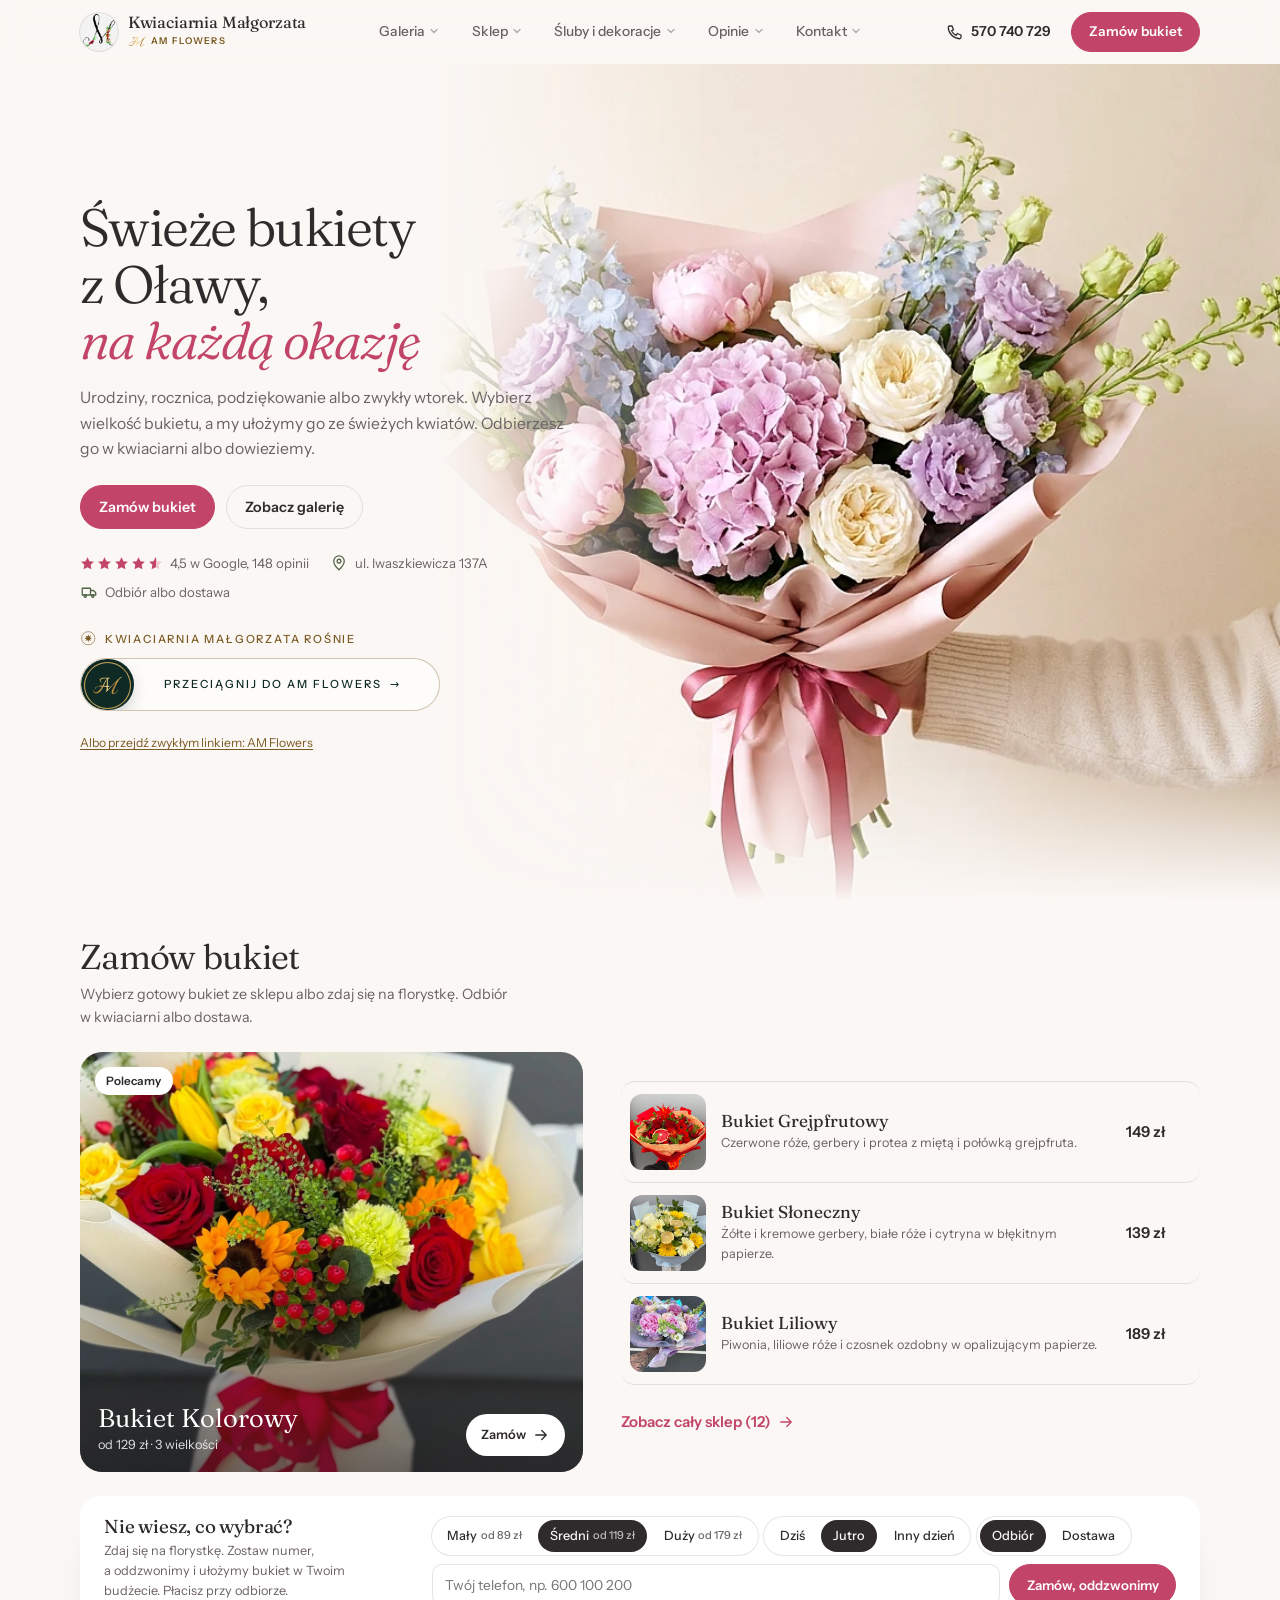
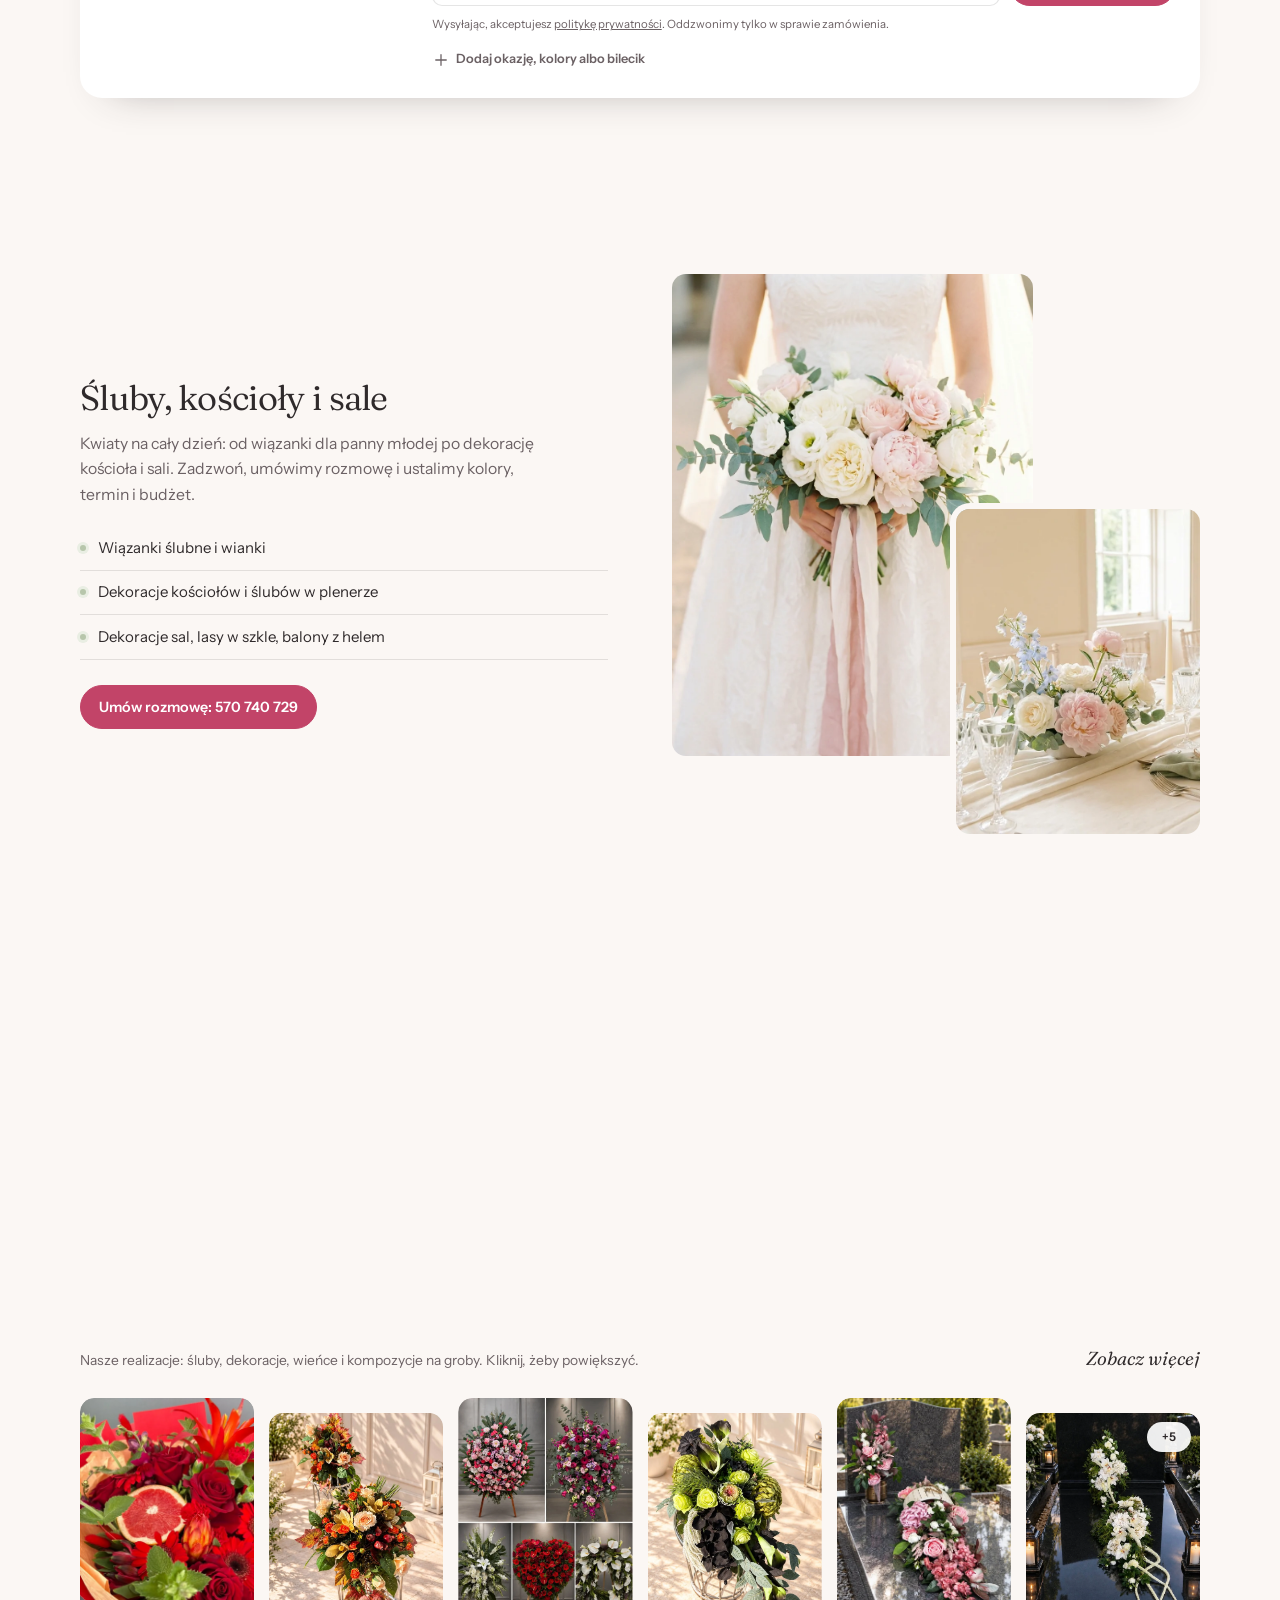
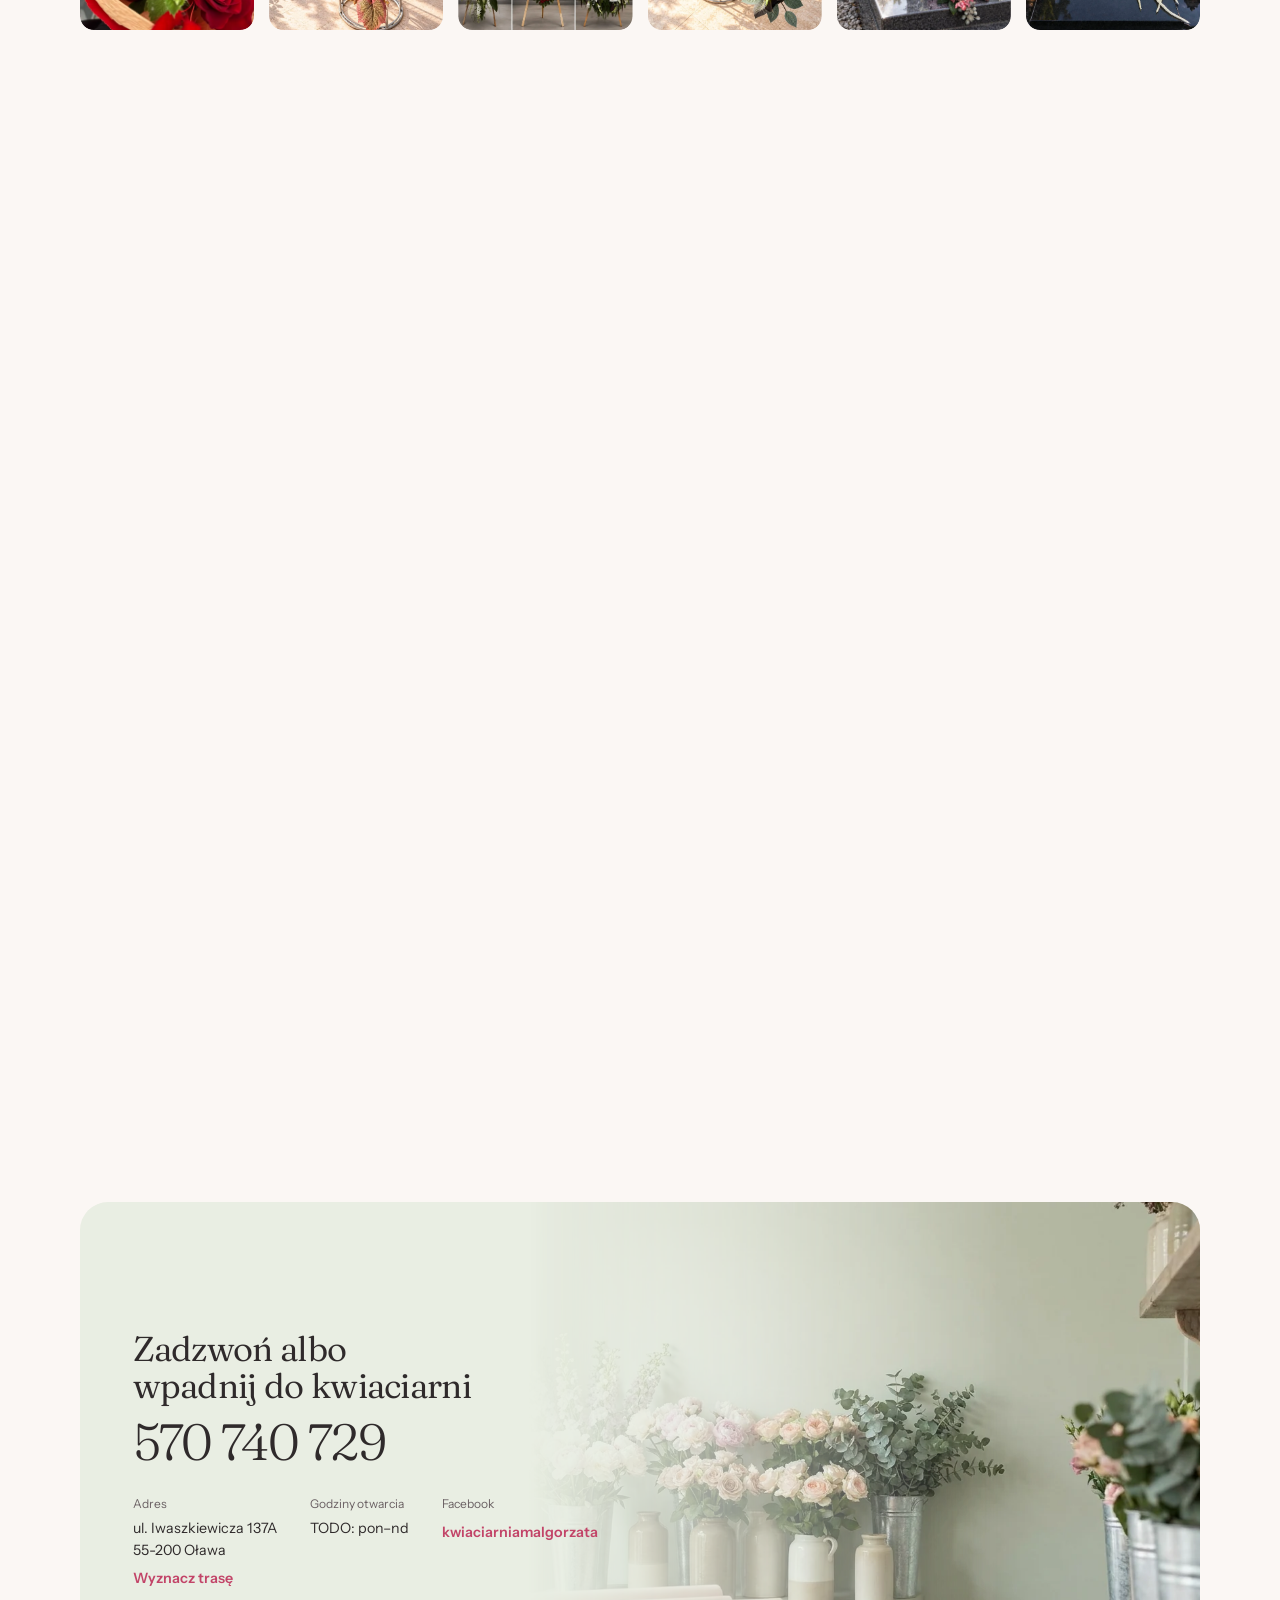
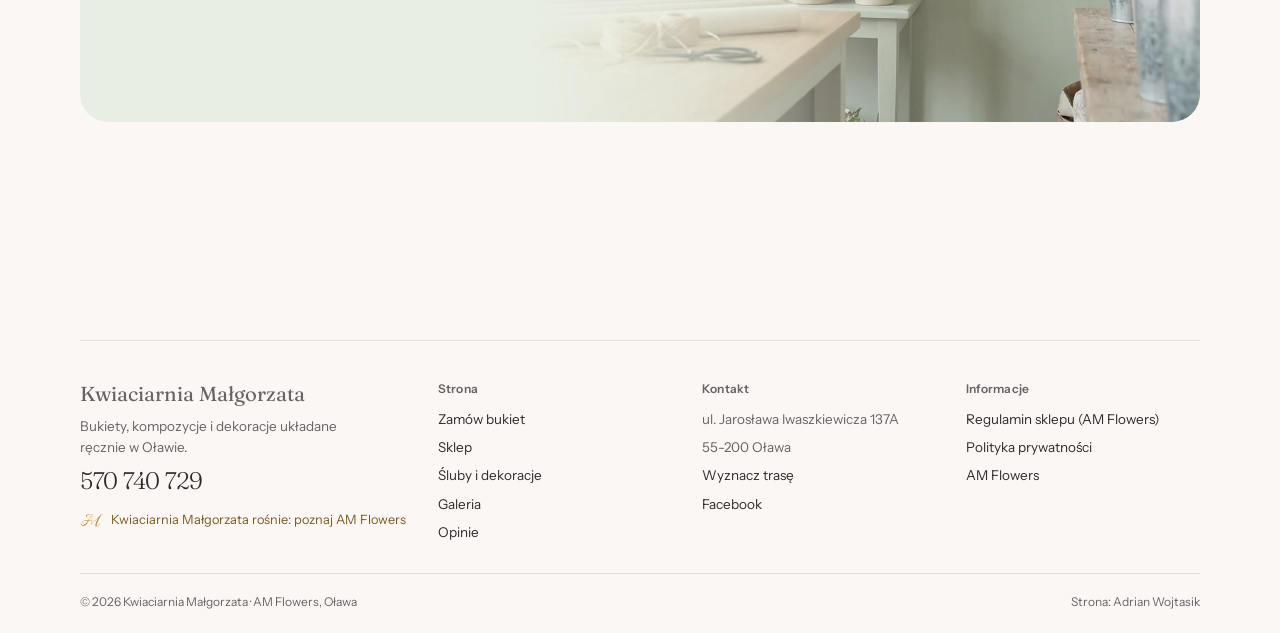
==== index.html @ 48897f24 "Kwiaciarnia Małgorzata: kopia strony + faza 1 przejścia na AM Flowers - podpis AM Flowers przy logo " ====
<!doctype html>
<html lang="pl">
<head>
<meta charset="utf-8">
<meta name="viewport" content="width=device-width, initial-scale=1">
<title>Kwiaciarnia Małgorzata, Oława: bukiety, wiązanki, dekoracje</title>
<meta name="description" content="Kwiaciarnia Małgorzata w Oławie, ul. Jarosława Iwaszkiewicza 137A. Świeże bukiety, wiązanki ślubne i pogrzebowe, dekoracje. Zamów bukiet online, odbierz w kwiaciarni albo zamów dostawę. Tel. 570 740 729.">
<meta name="theme-color" content="#FBF7F4">
<meta property="og:type" content="website">
<meta property="og:locale" content="pl_PL">
<meta property="og:title" content="Kwiaciarnia Małgorzata, Oława">
<meta property="og:description" content="Świeże bukiety, wiązanki ślubne i dekoracje. Zamów online z odbiorem albo dostawą.">
<meta property="og:image" content="img/og.jpg">
<meta property="og:image:width" content="1200">
<meta property="og:image:height" content="630"><!-- TODO: pełny adres URL po podpięciu domeny -->
<meta name="twitter:card" content="summary_large_image">
<link rel="icon" href="img/logo-temp.png">
<link rel="preload" as="image" href="img/hero.webp" media="(min-width:861px)">
<link rel="preload" as="image" href="img/hero-m.webp" media="(max-width:860px)">
<script type="application/ld+json">
{"@context":"https://schema.org","@type":"Florist","name":"Kwiaciarnia Małgorzata","telephone":"+48570740729",
"address":{"@type":"PostalAddress","streetAddress":"Jarosława Iwaszkiewicza 137A","postalCode":"55-200","addressLocality":"Oława","addressCountry":"PL"},
"sameAs":["https://www.facebook.com/kwiaciarniamalgorzata"]}
</script>
<style>
@font-face{font-family:"Fraunces";font-style:normal;font-weight:100 900;font-display:swap;src:url(fonts/fraunces-latin-ext-wght-normal.woff2) format("woff2");unicode-range:U+0100-02BA,U+02BD-02C5,U+02C7-02CC,U+02CE-02D7,U+02DD-02FF,U+0304,U+0308,U+0329,U+1D00-1DBF,U+1E00-1E9F,U+1EF2-1EFF,U+2020,U+20A0-20AB,U+20AD-20C0,U+2113,U+2C60-2C7F,U+A720-A7FF}
@font-face{font-family:"Fraunces";font-style:normal;font-weight:100 900;font-display:swap;src:url(fonts/fraunces-latin-wght-normal.woff2) format("woff2");unicode-range:U+0000-00FF,U+0131,U+0152-0153,U+02BB-02BC,U+02C6,U+02DA,U+02DC,U+0304,U+0308,U+0329,U+2000-206F,U+20AC,U+2122,U+2191,U+2193,U+2212,U+2215,U+FEFF,U+FFFD}
@font-face{font-family:"Fraunces";font-style:italic;font-weight:100 900;font-display:swap;src:url(fonts/fraunces-latin-ext-wght-italic.woff2) format("woff2");unicode-range:U+0100-02BA,U+02BD-02C5,U+02C7-02CC,U+02CE-02D7,U+02DD-02FF,U+0304,U+0308,U+0329,U+1D00-1DBF,U+1E00-1E9F,U+1EF2-1EFF,U+2020,U+20A0-20AB,U+20AD-20C0,U+2113,U+2C60-2C7F,U+A720-A7FF}
@font-face{font-family:"Fraunces";font-style:italic;font-weight:100 900;font-display:swap;src:url(fonts/fraunces-latin-wght-italic.woff2) format("woff2");unicode-range:U+0000-00FF,U+0131,U+0152-0153,U+02BB-02BC,U+02C6,U+02DA,U+02DC,U+0304,U+0308,U+0329,U+2000-206F,U+20AC,U+2122,U+2191,U+2193,U+2212,U+2215,U+FEFF,U+FFFD}
@font-face{font-family:"Instrument Sans";font-weight:400;font-display:swap;src:url(fonts/instrument-sans-latin-ext-400-normal.woff2) format("woff2");unicode-range:U+0100-02BA,U+02BD-02C5,U+02C7-02CC,U+02CE-02D7,U+02DD-02FF,U+0304,U+0308,U+0329,U+1D00-1DBF,U+1E00-1E9F,U+1EF2-1EFF,U+2020,U+20A0-20AB,U+20AD-20C0,U+2113,U+2C60-2C7F,U+A720-A7FF}
@font-face{font-family:"Instrument Sans";font-weight:400;font-display:swap;src:url(fonts/instrument-sans-latin-400-normal.woff2) format("woff2");unicode-range:U+0000-00FF,U+0131,U+0152-0153,U+02BB-02BC,U+02C6,U+02DA,U+02DC,U+0304,U+0308,U+0329,U+2000-206F,U+20AC,U+2122,U+2191,U+2193,U+2212,U+2215,U+FEFF,U+FFFD}
@font-face{font-family:"Instrument Sans";font-weight:500;font-display:swap;src:url(fonts/instrument-sans-latin-ext-500-normal.woff2) format("woff2");unicode-range:U+0100-02BA,U+02BD-02C5,U+02C7-02CC,U+02CE-02D7,U+02DD-02FF,U+0304,U+0308,U+0329,U+1D00-1DBF,U+1E00-1E9F,U+1EF2-1EFF,U+2020,U+20A0-20AB,U+20AD-20C0,U+2113,U+2C60-2C7F,U+A720-A7FF}
@font-face{font-family:"Instrument Sans";font-weight:500;font-display:swap;src:url(fonts/instrument-sans-latin-500-normal.woff2) format("woff2");unicode-range:U+0000-00FF,U+0131,U+0152-0153,U+02BB-02BC,U+02C6,U+02DA,U+02DC,U+0304,U+0308,U+0329,U+2000-206F,U+20AC,U+2122,U+2191,U+2193,U+2212,U+2215,U+FEFF,U+FFFD}
@font-face{font-family:"Instrument Sans";font-weight:600;font-display:swap;src:url(fonts/instrument-sans-latin-ext-600-normal.woff2) format("woff2");unicode-range:U+0100-02BA,U+02BD-02C5,U+02C7-02CC,U+02CE-02D7,U+02DD-02FF,U+0304,U+0308,U+0329,U+1D00-1DBF,U+1E00-1E9F,U+1EF2-1EFF,U+2020,U+20A0-20AB,U+20AD-20C0,U+2113,U+2C60-2C7F,U+A720-A7FF}
@font-face{font-family:"Instrument Sans";font-weight:600;font-display:swap;src:url(fonts/instrument-sans-latin-600-normal.woff2) format("woff2");unicode-range:U+0000-00FF,U+0131,U+0152-0153,U+02BB-02BC,U+02C6,U+02DA,U+02DC,U+0304,U+0308,U+0329,U+2000-206F,U+20AC,U+2122,U+2191,U+2193,U+2212,U+2215,U+FEFF,U+FFFD}
/* ---------- tokens: Piwonia i szałwia ---------- */
:root{
  --bg:#FBF7F4; --surface:#FFFFFF; --blush:#F6E3E0; --blush-2:#FBEEEB; --sage:#B7C6AB; --sage-2:#E9EEE3; --leaf:#4E6346;
  --ink:#2F2A2B; --muted:#6B6164; --line:rgba(47,42,43,.12);
  --rose:#C24468; --rose-deep:#A3304F; --on-rose:#fff;
  --f-display:"Fraunces",Georgia,serif; --f-text:"Instrument Sans",system-ui,-apple-system,"Segoe UI",sans-serif;
  --nav-h:64px; --r:14px; --r-lg:22px; --ease:cubic-bezier(.22,1,.36,1);
  --wrap:min(1180px,100% - clamp(2rem,6vw,5rem));
  --vh:calc(100svh - var(--nav-h));
  --page:var(--bg);
}

/* ---------- base ---------- */
*,*::before,*::after{box-sizing:border-box}
html{scroll-behavior:smooth;scroll-padding-top:var(--nav-h);-webkit-text-size-adjust:100%}
body{margin:0;background:var(--page);color:var(--ink);font:400 1rem/1.6 var(--f-text);overflow-x:clip;-webkit-font-smoothing:antialiased;accent-color:var(--rose);caret-color:var(--rose);
  transition:background-color 1s var(--ease)}
img{display:block;max-width:100%;height:auto}
main>section{overflow-x:clip}
a{color:inherit}
::selection{background:var(--blush);color:#2F2A2B}
:focus-visible{outline:2px solid var(--rose);outline-offset:3px;border-radius:6px}
h1,h2,h3{font-family:var(--f-display);font-weight:360;letter-spacing:-.02em;line-height:1.08;margin:0;text-wrap:balance;font-variation-settings:"SOFT" 100}
h2{font-size:clamp(1.9rem,3.3vw,2.8rem)}
h3{font-size:1.2rem;font-weight:440;letter-spacing:-.01em}
p{margin:0;text-wrap:pretty}
.wrap{width:var(--wrap);margin-inline:auto}
.lead{font-size:1.05rem;color:var(--muted);max-width:50ch}
.skip{position:fixed;left:1rem;top:-4rem;z-index:100;background:var(--ink);color:var(--bg);padding:.6rem 1rem;border-radius:8px}
.skip:focus{top:1rem}
.sr-only{position:absolute;width:1px;height:1px;overflow:hidden;clip:rect(0 0 0 0);white-space:nowrap}
svg.i{width:18px;height:18px;flex:none;fill:none;stroke:currentColor;stroke-width:1.7;stroke-linecap:round;stroke-linejoin:round}
.stars{display:inline-flex;gap:2px;color:var(--rose)}
.stars svg{width:15px;height:15px;fill:currentColor}

/* section = one screen */
.screen{min-height:var(--vh);display:flex;align-items:center;padding-block:clamp(1.5rem,4svh,3rem)}
.screen>.wrap{width:var(--wrap)}

/* reveal transitions between sections */
.js [data-reveal]{opacity:0;transform:translateY(22px);transition:opacity .9s var(--ease),transform .9s var(--ease)}
.js [data-reveal].is-in{opacity:1;transform:none}
.js [data-reveal="2"]{transition-delay:.08s}.js [data-reveal="3"]{transition-delay:.16s}

/* buttons */
.btn{display:inline-flex;align-items:center;justify-content:center;gap:.55rem;min-height:48px;padding:.75rem 1.4rem;border-radius:999px;border:1.5px solid var(--rose);
  background:var(--rose);color:var(--on-rose);font:600 .95rem/1 var(--f-text);text-decoration:none;cursor:pointer;white-space:nowrap;
  transition:background-color .25s var(--ease),border-color .25s var(--ease),box-shadow .3s var(--ease),transform .3s var(--ease)}
.btn:hover{background:var(--rose-deep);border-color:var(--rose-deep);box-shadow:0 8px 20px -10px rgba(194,68,104,.6)}
.btn:active{transform:translateY(1px)}
.btn--ghost{background:transparent;color:var(--ink);border-color:var(--line)}
.btn--ghost:hover{background:var(--surface);border-color:var(--ink);box-shadow:none}
.link{display:inline-flex;align-items:center;gap:.4rem;color:var(--rose);font-weight:600;text-decoration:none;min-height:44px}
.link:hover{text-decoration:underline;text-underline-offset:.25em}

/* ---------- navbar ---------- */
.nav{position:fixed;inset:0 0 auto;z-index:50;height:var(--nav-h);background:color-mix(in srgb,var(--page) 88%,transparent);
  -webkit-backdrop-filter:saturate(1.4) blur(12px);backdrop-filter:saturate(1.4) blur(12px);border-bottom:1px solid transparent;transition:border-color .3s,background-color 1s var(--ease)}
.nav.is-scrolled{border-color:var(--line)}
.nav__in{width:var(--wrap);margin:auto;height:100%;display:flex;align-items:center;gap:1.5rem}
.brand{display:flex;align-items:center;gap:.65rem;text-decoration:none;flex:none}
.brand img{width:38px;height:38px;border-radius:50%;background:#fff;object-fit:cover;box-shadow:0 0 0 1px var(--line)}
.brand b{font:420 1.08rem/1.1 var(--f-display);letter-spacing:-.01em;display:block}
.brand small{display:block;font-size:.72rem;color:var(--muted);margin-top:2px}
.menu{position:relative;display:flex;gap:.25rem;margin:0;padding:4px;list-style:none}
.menu a{position:relative;z-index:1;display:block;white-space:nowrap;padding:.55rem .95rem;border-radius:999px;text-decoration:none;font-size:.92rem;font-weight:500;color:var(--muted);transition:color .3s var(--ease)}
.menu a:hover,.menu a.is-active{color:var(--ink)}
.menu__pill{position:absolute;z-index:0;top:4px;left:0;height:calc(100% - 8px);width:0;border-radius:999px;background:var(--blush);opacity:0;
  transition:transform .45s var(--ease),width .45s var(--ease),opacity .3s var(--ease)}
.nav__cta{display:flex;align-items:center;gap:.5rem;flex:none}
.nav__tel{display:inline-flex;align-items:center;gap:.45rem;padding:.5rem .8rem;border-radius:999px;text-decoration:none;font-weight:600;font-size:.92rem;min-height:44px;transition:background .25s}
.nav__tel:hover{background:var(--blush-2)}
.nav .btn{min-height:42px;padding:.6rem 1.15rem;font-size:.9rem}
.nav__count[hidden]{display:none}
.nav__count{display:grid;place-items:center;min-width:20px;height:20px;padding:0 .3rem;border-radius:999px;background:#fff;color:var(--rose-deep);font-size:.72rem;margin-left:.15rem}
.burger{display:none;width:44px;height:44px;border:0;border-radius:999px;background:transparent;color:inherit;cursor:pointer;position:relative}
.burger span{position:absolute;left:13px;right:13px;height:1.5px;background:currentColor;transition:transform .4s var(--ease),opacity .2s}
.burger span:nth-child(1){top:17px}.burger span:nth-child(2){top:22px}.burger span:nth-child(3){top:27px}
.burger[aria-expanded="true"] span:nth-child(1){transform:translateY(5px) rotate(45deg)}
.burger[aria-expanded="true"] span:nth-child(2){opacity:0}
.burger[aria-expanded="true"] span:nth-child(3){transform:translateY(-5px) rotate(-45deg)}

/* ---------- hero: full-bleed photo ---------- */
.hero{position:relative;margin-top:var(--nav-h);min-height:var(--vh);overflow:hidden;isolation:isolate}
.hero__photo{position:absolute;inset:0 0 0 auto;width:min(66%,1300px);z-index:-1;overflow:hidden;
  -webkit-mask:linear-gradient(90deg,transparent 0,rgba(0,0,0,.45) 14%,#000 32%),linear-gradient(180deg,#000 84%,transparent);-webkit-mask-composite:source-in;
  mask:linear-gradient(90deg,transparent 0,rgba(0,0,0,.45) 14%,#000 32%),linear-gradient(180deg,#000 84%,transparent);mask-composite:intersect}
.hero__photo picture{display:block;width:100%;height:100%}
.hero__photo img{width:100%;height:100%;object-fit:cover;object-position:92% 40%;transform:scale(calc(1.02 + var(--hz,0)));transform-origin:70% 45%}
.hero__in{position:relative;max-width:min(520px,40vw)}
.hero h1{font-size:clamp(2.4rem,min(5vw,8svh),4.4rem);font-weight:330;letter-spacing:-.03em}
.hero h1 em{font-style:italic;color:var(--rose);font-weight:330}
.hero .lead{margin-top:1.1rem}
.hero__cta{display:flex;flex-wrap:wrap;gap:.7rem;margin-top:1.6rem}
.facts{display:flex;flex-wrap:wrap;gap:.5rem 1.4rem;margin:1.6rem 0 0;padding:0;list-style:none;font-size:.88rem;color:var(--muted)}
.facts li{display:flex;align-items:center;gap:.45rem}
.facts svg.i{color:var(--leaf)}
.hero__scroll{position:absolute;left:50%;bottom:1.4rem;translate:-50% 0;width:22px;height:34px;border:1.5px solid color-mix(in srgb,var(--ink) 40%,transparent);border-radius:12px}
.hero__scroll::after{content:"";position:absolute;left:50%;top:7px;width:3px;height:7px;margin-left:-1.5px;border-radius:2px;background:var(--rose);animation:wheel 1.8s var(--ease) infinite}
@keyframes wheel{0%{opacity:0;transform:translateY(-3px)}40%{opacity:1}100%{opacity:0;transform:translateY(9px)}}

/* ---------- oferta: pinned horizontal gallery ---------- */
/* ---------- galeria: litery jako okna ---------- */
.gal{min-height:var(--vh);display:flex;flex-direction:column;justify-content:center;gap:clamp(1rem,3svh,2.2rem);padding-block:clamp(1.5rem,4svh,3rem)}
.gal__word{width:var(--wrap);margin:0 auto;text-align:center;font:300 clamp(4.6rem,min(18vw,30svh),16rem)/.82 var(--f-display);letter-spacing:-.06em;
  font-variation-settings:"SOFT" 100,"opsz" 144;background:url(img/p10.webp) 50% var(--py,45%)/120% auto no-repeat;-webkit-background-clip:text;background-clip:text;color:transparent;
  padding-bottom:.06em}
.gal__word em{font-style:italic}
.js .gal__word{clip-path:inset(0 0 100% 0);transition:clip-path 1.4s var(--ease)}
.js .gal__word.is-in{clip-path:inset(-10% 0 -10% 0)}
.gal__meta{width:var(--wrap);margin:0 auto;display:flex;justify-content:space-between;align-items:baseline;gap:1rem;color:var(--muted);font-size:.92rem}
.gal__now{position:relative;height:2em;overflow:hidden;min-width:14ch;text-align:right}
.gal__now span{display:block;font:italic 360 1.25rem/2em var(--f-display);color:var(--ink);transition:transform .5s var(--ease),opacity .5s var(--ease)}
.gal__now span.out{transform:translateY(-100%);opacity:0}
.gal__now span.in{transform:translateY(100%);opacity:0}
.gal__strip{width:var(--wrap);margin:0 auto;display:grid;grid-template-columns:repeat(6,minmax(0,1fr));gap:clamp(.6rem,1.2vw,1rem);align-items:end}
.tile{all:unset;box-sizing:border-box;position:relative;display:block;cursor:zoom-in;border-radius:var(--r);overflow:hidden;background:var(--blush);
  aspect-ratio:3/4;transition:transform .7s var(--ease),box-shadow .7s var(--ease),filter .5s var(--ease)}
.tile:nth-child(even){aspect-ratio:4/5}
.tile img{width:100%;height:100%;object-fit:cover;transition:transform 1.1s var(--ease)}
.tile::after{content:"";position:absolute;inset:0;background:linear-gradient(180deg,transparent 55%,rgba(27,23,24,.55));opacity:0;transition:opacity .5s var(--ease)}
.tile b{position:absolute;left:.8rem;right:.8rem;bottom:.7rem;z-index:1;color:#fff;font:italic 360 1rem/1.2 var(--f-display);transform:translateY(8px);opacity:0;transition:transform .5s var(--ease),opacity .5s var(--ease)}
.tile:hover,.tile:focus-visible{transform:translateY(-10px);box-shadow:0 26px 40px -24px rgba(47,42,43,.55)}
.tile:hover img,.tile:focus-visible img{transform:scale(1.06)}
.tile:hover::after,.tile:focus-visible::after{opacity:1}
.tile:hover b,.tile:focus-visible b{transform:none;opacity:1}
.tile:focus-visible{outline:2px solid var(--rose);outline-offset:3px}
.tile__more{position:absolute;right:.6rem;top:.6rem;z-index:2;display:grid;place-items:center;min-width:44px;height:30px;padding:0 .6rem;border-radius:999px;background:rgba(255,255,255,.92);color:var(--ink);font:600 .8rem var(--f-text);transition:transform .4s var(--ease)}
.tile:hover .tile__more{transform:scale(1.08)}
.gal__strip:hover .tile:not(:hover){filter:saturate(.7) brightness(.97)}
.js .tile{clip-path:inset(100% 0 0 0 round var(--r));transition:clip-path 1s var(--ease),transform .7s var(--ease),box-shadow .7s var(--ease),filter .5s var(--ease)}
.js .gal__strip.is-in .tile{clip-path:inset(0 0 0 0 round var(--r))}
.js .gal__strip.is-in .tile:nth-child(2){transition-delay:.07s,0s,0s,0s}.js .gal__strip.is-in .tile:nth-child(3){transition-delay:.14s,0s,0s,0s}
.js .gal__strip.is-in .tile:nth-child(4){transition-delay:.21s,0s,0s,0s}.js .gal__strip.is-in .tile:nth-child(5){transition-delay:.28s,0s,0s,0s}.js .gal__strip.is-in .tile:nth-child(6){transition-delay:.35s,0s,0s,0s}
/* lightbox */
.lb{border:0;padding:0;background:transparent;max-width:none;max-height:none;width:100vw;height:100svh;margin:0;color:#fff;overflow:hidden}
.lb::backdrop{background:rgba(27,23,24,.9);backdrop-filter:blur(8px)}
.lb[open]{display:grid;grid-template-columns:auto 1fr auto;align-items:center;gap:1rem;padding:clamp(1rem,3vw,2.5rem)}
.lb figure{margin:0;display:flex;flex-direction:column;align-items:center;gap:.9rem;height:100%;justify-content:center;min-height:0}
.lb img{max-height:calc(100svh - 8rem);max-width:100%;border-radius:var(--r);object-fit:contain}
.lb img.anim{animation:lbin .6s var(--ease)}
@keyframes lbin{from{opacity:0;transform:translateX(var(--dx,0)) scale(.97)}}
.lb figcaption{display:flex;gap:.8rem;align-items:baseline;font:italic 360 1.15rem/1.3 var(--f-display)}
.lb figcaption small{font:500 .78rem var(--f-text);font-style:normal;opacity:.6}
.lb figcaption{align-items:center;flex-wrap:wrap;justify-content:center}
.lb__shop{min-height:40px;padding:.5rem 1.1rem;font-size:.85rem;margin-left:.6rem;font-style:normal}
.lb .arrow{border-color:rgba(255,255,255,.35);color:#fff}
.lb .arrow:hover{background:rgba(255,255,255,.12);border-color:#fff}
.lb__close{position:absolute;top:1rem;right:1rem}
.arrow{width:44px;height:44px;border-radius:50%;border:1.5px solid var(--line);background:transparent;color:var(--ink);cursor:pointer;display:grid;place-items:center;transition:border-color .25s,background-color .25s}
.arrow:hover{border-color:var(--ink);background:var(--surface)}

/* ---------- zamówienie (compact, one screen) ---------- */
.order__grid{display:grid;grid-template-columns:1.2fr .8fr;gap:clamp(1.5rem,4vw,3.5rem);align-items:center}
.order h2{margin-bottom:.4rem}
.q{margin-top:clamp(1rem,2.6svh,1.6rem)}
.q__title{display:flex;align-items:center;gap:.6rem;font-weight:600;margin-bottom:.6rem;font-size:.95rem}
.q__title i{display:grid;place-items:center;width:24px;height:24px;border-radius:50%;background:var(--ink);color:var(--page);font:600 .74rem/1 var(--f-text);font-style:normal}
.sizes{display:grid;grid-template-columns:repeat(3,minmax(0,1fr));gap:.6rem}
.size{position:relative;cursor:pointer}
.size input{position:absolute;opacity:0;pointer-events:none}
.size__card{display:flex;align-items:center;gap:.7rem;background:var(--surface);border-radius:var(--r);padding:.45rem .7rem .45rem .45rem;box-shadow:0 0 0 1.5px transparent,0 1px 2px rgba(47,42,43,.06);transition:box-shadow .25s var(--ease),transform .3s var(--ease)}
.size__card img{width:58px;height:58px;object-fit:cover;border-radius:10px;flex:none}
.size__card b{display:block;font-weight:600}
.size__card small{display:block;color:var(--muted);font-size:.84rem}
.size:hover .size__card{transform:translateY(-2px);box-shadow:0 0 0 1.5px var(--line),0 10px 22px -16px rgba(47,42,43,.35)}
.size input:checked + .size__card{box-shadow:0 0 0 2px var(--rose),0 10px 22px -16px rgba(194,68,104,.45)}
.size input:focus-visible + .size__card{outline:2px solid var(--rose);outline-offset:3px}
.seg{display:inline-flex;flex-wrap:wrap;gap:.3rem;padding:.3rem;background:var(--surface);border-radius:999px;box-shadow:0 0 0 1px var(--line)}
.seg label{position:relative;cursor:pointer}
.seg input{position:absolute;opacity:0;pointer-events:none}
.seg span{display:inline-flex;align-items:center;min-height:38px;padding:.4rem .95rem;border-radius:999px;font-weight:500;font-size:.92rem;transition:background-color .25s var(--ease),color .25s var(--ease)}
.seg label:hover span{background:var(--blush-2)}
.seg input:checked + span{background:var(--ink);color:var(--page)}
.seg input:focus-visible + span{outline:2px solid var(--rose);outline-offset:2px}
.row{display:flex;flex-wrap:wrap;gap:.6rem;align-items:center}
.input{font:inherit;color:var(--ink);background:var(--surface);border:1.5px solid var(--line);border-radius:12px;padding:.65rem .9rem;min-height:48px;width:100%;transition:border-color .2s,box-shadow .2s}
.input:focus{outline:none;border-color:var(--ink);box-shadow:0 0 0 4px color-mix(in srgb,var(--rose) 16%,transparent)}
textarea.input{min-height:70px;resize:vertical}
.inline{display:none;margin-top:.6rem;gap:.6rem;max-width:520px}
.inline.is-on{display:flex;animation:in .4s var(--ease)}
@keyframes in{from{opacity:0;transform:translateY(-4px)}}
.phone{display:flex;gap:.6rem;max-width:520px}
.err{display:none;color:var(--rose-deep);font-size:.84rem;margin-top:.35rem}
.is-invalid + .err,.err.is-on{display:block}
.is-invalid{border-color:var(--rose)!important}
details.more{margin-top:1rem}
details.more summary{cursor:pointer;list-style:none;display:inline-flex;align-items:center;gap:.45rem;font-weight:600;font-size:.92rem;min-height:40px;color:var(--muted)}
details.more summary:hover{color:var(--ink)}
details.more summary::-webkit-details-marker{display:none}
details.more summary svg{transition:transform .3s var(--ease)}
details.more[open] summary svg{transform:rotate(45deg)}
.more__body{display:grid;gap:.7rem;margin-top:.4rem;max-width:560px}
.chips{display:flex;flex-wrap:wrap;gap:.35rem}
.chip{position:relative;cursor:pointer}
.chip input{position:absolute;opacity:0;pointer-events:none}
.chip span{display:inline-flex;align-items:center;gap:.4rem;min-height:36px;padding:.35rem .8rem;border-radius:999px;background:var(--surface);box-shadow:0 0 0 1px var(--line);font-size:.86rem;transition:background-color .2s,box-shadow .2s}
.chip:hover span{box-shadow:0 0 0 1px var(--ink)}
.chip input:checked + span{background:var(--ink);color:var(--page);box-shadow:none}
.dot{width:11px;height:11px;border-radius:50%}
.sum{background:var(--surface);border-radius:var(--r-lg);padding:.9rem;box-shadow:0 24px 50px -34px rgba(47,42,43,.5)}
.sum__img{border-radius:var(--r);overflow:hidden;height:min(calc(var(--vh) - 22rem),300px);min-height:160px;background:var(--blush)}
.sum__img img{width:100%;height:100%;object-fit:cover;transition:opacity .35s var(--ease)}
.sum__head{display:flex;justify-content:space-between;align-items:baseline;margin:.9rem .3rem .2rem}
.sum__head span{color:var(--muted);font-size:.92rem}
.sum ul{list-style:none;margin:.6rem .3rem .2rem;padding:0;font-size:.88rem}
.sum li{display:flex;justify-content:space-between;gap:1rem;padding:.45rem 0;border-top:1px solid var(--line)}
.sum li span:first-child{color:var(--muted)}
.ok{display:none;margin-top:.9rem;padding:.9rem 1rem;border-radius:var(--r);background:var(--sage-2);font-size:.92rem}
.ok.is-on{display:block;animation:in .4s var(--ease)}


/* compact order */
.order h2{font-size:clamp(1.6rem,2.6vw,2.2rem)}
.order .lead{font-size:.95rem}
.order .q{margin-top:clamp(.7rem,1.8svh,1.1rem)}
.order .q__title{font-size:.86rem;margin-bottom:.45rem}
.order .q__title i{width:20px;height:20px;font-size:.68rem}
.order .sizes{gap:.45rem;max-width:560px}
.order .size__card{padding:.3rem .55rem .3rem .3rem;gap:.55rem;border-radius:12px}
.order .size__card img{width:40px;height:40px;border-radius:8px}
.order .size__card b{font-size:.9rem}.order .size__card small{font-size:.78rem}
.order .seg{padding:.22rem}
.order .seg span{min-height:32px;padding:.3rem .8rem;font-size:.85rem}
.order .input{min-height:42px;padding:.5rem .8rem;font-size:.92rem;border-radius:10px}
.order .phone{max-width:460px}
.order .btn{min-height:42px;padding:.55rem 1.1rem;font-size:.88rem}
.order details.more{margin-top:.6rem}
.order details.more summary{min-height:34px;font-size:.85rem}
.order .more__body{gap:.5rem;margin-top:.2rem}
.order .chip span{min-height:30px;padding:.25rem .7rem;font-size:.8rem}
.order textarea.input{min-height:42px;height:42px;resize:none}
.order .pair{display:grid;grid-template-columns:1fr 1fr;gap:.45rem}
.order.screen{padding-block:clamp(.8rem,2.5svh,2rem)}
@media (max-width:560px){.order .pair{grid-template-columns:1fr}}
.order .sum{padding:.75rem}
.order .sum__img{height:min(calc(var(--vh) - 20rem),260px)}
.order .sum__head h3{font-size:1.05rem}
.order .sum ul{font-size:.82rem}


/* ---------- zamów: polecane ze sklepu + florystka ---------- */
.order .order__head{display:flex;justify-content:space-between;align-items:end;gap:.8rem 2rem;flex-wrap:wrap;margin-bottom:clamp(1rem,2.6svh,1.6rem)}
.order .order__head h2{font-size:clamp(1.9rem,3.3vw,2.8rem)}
.order .order__head .lead{margin-top:.5rem}
.picks{display:grid;grid-template-columns:minmax(0,1fr) minmax(0,1.15fr);gap:clamp(1rem,3vw,2.5rem);align-items:stretch}
.feat{position:relative;display:block;border-radius:var(--r-lg);overflow:hidden;background:var(--blush);min-height:min(calc(var(--vh) - 19rem),420px);text-decoration:none;color:#fff;isolation:isolate}
.feat img{position:absolute;inset:0;width:100%;height:100%;object-fit:cover;transition:transform 1.2s var(--ease);z-index:-1}
.feat::after{content:"";position:absolute;inset:0;z-index:-1;background:linear-gradient(180deg,transparent 45%,rgba(27,23,24,.62))}
.feat:hover img{transform:scale(1.04)}
.feat__badge{position:absolute;left:1rem;top:1rem;background:var(--surface);color:var(--ink);border-radius:999px;padding:.3rem .75rem;font-size:.78rem;font-weight:600}
.feat__cap{position:absolute;left:1.2rem;right:1.2rem;bottom:1.1rem;display:flex;justify-content:space-between;align-items:end;gap:1rem}
.feat__cap b{display:block;font:360 clamp(1.5rem,2.4vw,2rem)/1.05 var(--f-display)}
.feat__cap small{display:block;font-size:.85rem;opacity:.85;margin-top:.25rem}
.feat__cta{display:inline-flex;align-items:center;gap:.4rem;flex:none;min-height:42px;padding:.5rem 1rem;border-radius:999px;background:var(--surface);color:var(--ink);font:600 .85rem var(--f-text);transition:background-color .3s var(--ease),color .3s}
.feat:hover .feat__cta{background:var(--rose);color:#fff}
.plist{display:flex;flex-direction:column;justify-content:center}
.prow{display:grid;grid-template-columns:76px 1fr auto;gap:1rem;align-items:center;padding:.8rem .6rem;border-bottom:1px solid var(--line);text-decoration:none;color:inherit;border-radius:14px;position:relative;
  transition:background-color .35s var(--ease),padding .45s var(--ease)}
.prow:first-child{border-top:1px solid var(--line)}
.prow img{width:76px;height:76px;border-radius:12px;object-fit:cover;transition:transform .6s var(--ease)}
.prow b{display:block;font:420 1.15rem/1.15 var(--f-display)}
.prow small{display:block;font-size:.84rem;color:var(--muted);margin-top:.15rem}
.prow span{font-weight:600;white-space:nowrap;display:flex;align-items:center;gap:.5rem}
.prow span svg{opacity:0;transform:translateX(-6px);transition:opacity .3s,transform .4s var(--ease);color:var(--rose)}
.prow:hover{background:var(--surface);padding-left:1rem;border-color:transparent}
.prow:hover img{transform:scale(1.06) rotate(-2deg)}
.prow:hover span svg{opacity:1;transform:none}
.plist .link{margin-top:1rem;align-self:flex-start}
.js .picks .feat,.js .picks .prow,.js .picks .link{opacity:0;transform:translateY(14px);transition:opacity .7s var(--ease),transform .7s var(--ease),background-color .35s var(--ease),padding .45s var(--ease)}
.js .picks.is-in .feat,.js .picks.is-in .prow,.js .picks.is-in .link{opacity:1;transform:none}
.picks.is-in .prow:nth-child(1){transition-delay:.08s,.08s,0s,0s}.picks.is-in .prow:nth-child(2){transition-delay:.16s,.16s,0s,0s}.picks.is-in .prow:nth-child(3){transition-delay:.24s,.24s,0s,0s}.picks.is-in .link{transition-delay:.32s}
.florist{margin-top:clamp(1rem,2.6svh,1.6rem);background:var(--surface);border-radius:var(--r-lg);padding:clamp(1rem,2vw,1.4rem) clamp(1rem,2.4vw,1.6rem);display:grid;grid-template-columns:minmax(220px,.8fr) 2fr;gap:.7rem 2rem;align-items:center;
  box-shadow:0 20px 40px -32px rgba(47,42,43,.45)}
.florist__intro h3{font-size:1.25rem}
.florist__intro p{font-size:.85rem;color:var(--muted);margin-top:.25rem}
.florist__main{display:flex;flex-direction:column;gap:.6rem;min-width:0}
.florist__intro{align-self:start}
.florist__legal{font-size:.76rem;color:var(--muted)}
.florist__legal a{color:inherit}
.florist .err:not(.is-on){display:none}
.florist .inline:not(.is-on){display:none}
.florist__row{display:flex;flex-wrap:wrap;gap:.45rem}
.florist .seg span small{font-size:.74rem;opacity:.7;margin-left:.25rem}
.florist .inline{margin:0}
.florist .phone{max-width:none}
.florist details.more{margin-top:0}

/* ---------- śluby ---------- */
.split{display:grid;grid-template-columns:1fr 1fr;gap:clamp(2rem,5vw,5rem);align-items:center}
.duo{position:relative;height:min(calc(var(--vh) - 4rem),560px)}
.duo figure{margin:0;border-radius:var(--r);overflow:hidden;position:absolute}
.duo figure img{width:100%;height:100%;object-fit:cover}
.duo .a{left:0;top:0;height:86%;aspect-ratio:3/4}
.duo .b{right:0;bottom:0;height:58%;aspect-ratio:3/4;box-shadow:0 0 0 6px var(--page);transition:box-shadow 1s var(--ease)}
.list{list-style:none;margin:1.3rem 0 1.7rem;padding:0}
.list li{display:flex;align-items:center;gap:.8rem;padding:.65rem 0;border-bottom:1px solid var(--line)}
.list li::before{content:"";width:6px;height:6px;border-radius:50%;background:var(--sage);flex:none;box-shadow:0 0 0 3px var(--sage-2)}

/* ---------- opinie (showcase) ---------- */
.rev{display:grid;grid-template-columns:.75fr 1.25fr;gap:clamp(2rem,6vw,6rem);align-items:center}
.rev__media{position:relative;height:min(calc(var(--vh) - 5rem),540px)}
.rev__photo{position:absolute;left:0;top:0;width:78%;height:88%;margin:0;border-radius:28px;overflow:hidden}
.rev__photo img{width:100%;height:100%;object-fit:cover;object-position:50% 40%}
.rating{position:absolute;right:0;bottom:0;width:min(300px,72%);background:var(--surface);border-radius:24px;padding:clamp(1.3rem,2.4vw,1.9rem);box-shadow:0 30px 60px -30px rgba(47,42,43,.5);overflow:hidden}
.rating>*{position:relative}
.rating small{display:flex;align-items:center;gap:.5rem;font-size:.85rem;color:var(--muted);font-weight:500}
.rating .g{width:18px;height:18px}
.rating b{display:block;font:300 clamp(3.4rem,6vw,4.8rem)/1 var(--f-display);letter-spacing:-.05em;margin:.6rem 0 .2rem}
.rating .stars svg{width:20px;height:20px}
.rating p{margin-top:.7rem;color:var(--muted)}
.rating .row{margin-top:1.4rem}
.testi__h{margin-bottom:1.4rem}
.slides{position:relative;min-height:220px;transition:height .5s var(--ease)}
.slide{position:absolute;top:0;left:0;right:0;margin:0;opacity:0;transform:translateY(10px);transition:opacity .7s var(--ease),transform .7s var(--ease);pointer-events:none}
.slide.is-on{opacity:1;transform:none;pointer-events:auto}
.slide blockquote{margin:0;font:italic 340 clamp(1.35rem,2.5vw,2.05rem)/1.4 var(--f-display);letter-spacing:-.012em;text-wrap:pretty}
.slide blockquote{padding-left:1.1em}
.slide blockquote::before,.slide blockquote::after{font:300 1.7em/0 var(--f-display);color:var(--rose);font-style:normal}
.slide blockquote::before{content:"\201E";display:inline-block;width:0;position:relative;left:-.62em;top:-.16em}
.slide blockquote::after{content:"\201D";margin-left:.06em;position:relative;top:.3em}
.slide figcaption{display:flex;align-items:center;gap:.7rem;margin-top:1.2rem;font-size:.92rem}
.slide figcaption i{display:grid;place-items:center;width:36px;height:36px;border-radius:50%;background:var(--blush);font:600 .85rem/1 var(--f-text);font-style:normal;color:var(--rose-deep)}
.slide figcaption span{color:var(--muted)}
.slider-nav{display:flex;align-items:center;gap:.8rem;margin-top:1.4rem}
.arrow{width:44px;height:44px;border-radius:50%;border:1.5px solid var(--line);background:transparent;color:var(--ink);cursor:pointer;display:grid;place-items:center;transition:border-color .25s,background-color .25s}
.arrow:hover{border-color:var(--ink);background:var(--surface)}
.dots{display:flex;gap:.4rem;margin-left:.4rem}
.dots button{width:28px;height:4px;border-radius:4px;border:0;background:var(--line);cursor:pointer;padding:0;position:relative;overflow:hidden}
.dots button.is-on::after{content:"";position:absolute;inset:0;background:var(--rose);transform-origin:left;animation:fill 7s linear forwards}
.slides:hover ~ .slider-nav .dots button.is-on::after,.paused .dots button.is-on::after{animation-play-state:paused}
@keyframes fill{from{transform:scaleX(0)}}

/* ---------- kontakt (photo background) ---------- */
.contact{position:relative;border-radius:28px;overflow:hidden;background:var(--sage-2);min-height:min(calc(var(--vh) - 7rem),520px);display:flex;align-items:center;transition:background-color 1s var(--ease)}
.contact__photo{position:absolute;inset:0 0 0 auto;width:60%;background:url(img/kwiaciarnia.webp) 62% 50%/cover no-repeat;
  -webkit-mask:linear-gradient(90deg,transparent 0,rgba(0,0,0,.35) 30%,#000 70%);mask:linear-gradient(90deg,transparent 0,rgba(0,0,0,.35) 30%,#000 70%)}
.contact__in{position:relative;padding:clamp(1.8rem,4.5vw,3.5rem);max-width:600px}
.bigtel{display:inline-block;margin-top:.8rem;font:300 clamp(2.4rem,5.4vw,4.2rem)/1 var(--f-display);letter-spacing:-.035em;text-decoration:none;transition:color .25s}
.bigtel:hover{color:var(--rose)}
.contact dl{margin:1.8rem 0 0;display:grid;grid-template-columns:repeat(3,auto);gap:1.4rem 2.2rem;justify-content:start}
.contact dt{font-size:.8rem;color:var(--muted);margin-bottom:.2rem}
.contact dd{margin:0;font-size:.95rem}
.contact dd .link{min-height:32px}
footer{display:flex;flex-wrap:wrap;justify-content:space-between;gap:.8rem;padding:1.6rem 0 2rem;font-size:.85rem;color:var(--muted)}

/* mobile bar */
.bar{position:fixed;left:.75rem;right:.75rem;bottom:.75rem;z-index:40;display:none;gap:.5rem;padding:.4rem;border-radius:999px;background:var(--surface);
  box-shadow:0 12px 30px -12px rgba(47,42,43,.35);transform:translateY(140%);transition:transform .45s var(--ease)}
.bar.is-on{transform:none}
.bar .btn{flex:1;min-height:46px}

@media (prefers-reduced-motion:no-preference){
  .js .hero [data-reveal]{transition-duration:1.1s}
}
@media (prefers-reduced-motion:reduce){
  *,*::before,*::after{animation:none!important;transition-duration:.01ms!important;scroll-behavior:auto!important}
  .js [data-reveal]{opacity:1;transform:none}
}

/* ---------- responsive ---------- */
@media (max-width:1140px){
  .menu{display:none}
  .burger{display:block}
  .nav__tel span{display:none}
  .nav.is-open .menu{display:flex;position:fixed;inset:var(--nav-h) 0 auto 0;flex-direction:column;gap:0;padding:1rem clamp(1rem,5vw,2.5rem) 2rem;background:var(--page);border-bottom:1px solid var(--line)}
  .nav.is-open .menu a{font:360 1.6rem/1.2 var(--f-display);color:var(--ink);padding:.8rem 0;border-radius:0;border-bottom:1px solid var(--line)}
  .menu__pill{display:none}
  .nav__cta{margin-left:auto}
  .sizes{grid-template-columns:1fr}
}
@media (max-width:860px){
  .screen{min-height:0;padding-block:3rem}
  .hero__grid,.split,.rev,.order__grid{grid-template-columns:1fr}
  .hero{display:block;min-height:0;padding:min(92vw,520px) 0 2rem}
  .hero__photo{inset:0 0 auto 0;width:100%;height:min(128vw,720px);-webkit-mask:linear-gradient(180deg,#000 52%,transparent 97%);mask:linear-gradient(180deg,#000 52%,transparent 97%)}
  .hero__photo img{object-position:50% 16%;transform-origin:50% 30%}
  .hero__in{max-width:none}
  .hero__scroll{display:none}
  /* native horizontal scroll on touch */
  .gal{min-height:0;padding-block:3rem}
  .gal__strip{grid-template-columns:repeat(3,minmax(0,1fr))}
  .tile b,.tile::after{display:none}
  .gal__word{font-size:24vw}
  .gal__meta{flex-direction:column;gap:.2rem}
  .gal__now{text-align:left}
  .lb[open]{grid-template-columns:1fr;grid-template-rows:1fr auto}
  .lb .arrow.p,.lb .arrow.n{display:none}
  .sum{order:-1;display:none}
  .picks{grid-template-columns:1fr}.feat{min-height:340px}
  .florist{grid-template-columns:1fr}
  .duo{height:min(110vw,520px)}
  .split .duo{order:-1}
  .contact__photo{width:100%;top:auto;height:280px;-webkit-mask:linear-gradient(180deg,transparent 0,#000 60%);mask:linear-gradient(180deg,transparent 0,#000 60%)}
  .contact{align-items:flex-start;padding-bottom:230px}
  .contact dl{grid-template-columns:1fr}
  .bar{display:flex}
  footer{padding-bottom:6rem}
}
@media (max-width:560px){
  .nav .btn{display:none}
  .phone{flex-direction:column}
}





/* ===== mega menu ===== */
.menu a .menu__desc{display:none}
.mega{position:absolute;left:0;top:calc(var(--nav-h) - 6px);z-index:49;pointer-events:none;width:0}
.mega__box{position:absolute;left:0;top:0;width:var(--mw,560px);height:var(--mh,240px);transform:translateX(var(--mx,0px)) translateY(8px) scale(.98);transform-origin:var(--mo,50%) 0;
  background:var(--surface);border-radius:20px;box-shadow:0 30px 60px -30px rgba(47,42,43,.45),0 0 0 1px var(--line);opacity:0;overflow:hidden;
  transition:opacity .25s var(--ease),transform .45s var(--ease),width .45s var(--ease),height .45s var(--ease)}
.mega.on{pointer-events:auto}
.mega.on .mega__box{opacity:1;transform:translateX(var(--mx,0px)) translateY(0) scale(1)}
.mega.instant .mega__box{transition:opacity .25s var(--ease),transform .45s var(--ease)}
.mega__tip{position:absolute;top:-6px;left:var(--tx,50%);width:12px;height:12px;background:var(--surface);transform:rotate(45deg);transition:left .45s var(--ease);box-shadow:-1px -1px 0 var(--line)}
.mega__track{position:relative;width:100%;height:100%}
.mp{position:absolute;left:0;top:0;padding:1.2rem;display:grid;gap:1.2rem;opacity:0;visibility:hidden;transform:translateX(var(--from,0px));
  transition:opacity .3s var(--ease),transform .45s var(--ease),visibility 0s .45s}
.mp.on{opacity:1;visibility:visible;transform:none;transition:opacity .35s .05s var(--ease),transform .45s var(--ease),visibility 0s}
.mp>*,.mp__list>*,.mp__thumbs>*{opacity:0;transform:translateY(6px);transition:opacity .4s var(--ease),transform .5s var(--ease)}
.mp.on>*,.mp.on .mp__list>*,.mp.on .mp__thumbs>*{opacity:1;transform:none}
.mp.on .mp__list>*:nth-child(2),.mp.on .mp__thumbs>*:nth-child(2){transition-delay:.05s}
.mp.on .mp__list>*:nth-child(3),.mp.on .mp__thumbs>*:nth-child(3){transition-delay:.1s}
.mp.on .mp__list>*:nth-child(4){transition-delay:.15s}
.mp[data-p="oferta"]{grid-template-columns:200px auto;width:620px}
.mp--shop,.mp[data-p="sluby"]{grid-template-columns:300px 210px;width:560px}
.mp--small{width:320px;gap:.9rem}
.mp__h{display:block;font:400 1.35rem/1.1 var(--f-display);margin-bottom:.4rem}
.mp p,.mp small{font-size:.84rem;color:var(--muted)}
.mp a{text-decoration:none;color:inherit}
.mp__text{display:flex;flex-direction:column;justify-content:space-between;gap:.8rem;padding:.3rem 0}
.mp__more{display:inline-flex;align-items:center;gap:.35rem;font-weight:600;font-size:.85rem;color:var(--rose)!important;min-height:36px}
.mp__more svg{width:16px;height:16px;transition:transform .35s var(--ease)}
.mp__more:hover svg{transform:translateX(4px)}
.mp__thumbs{display:grid;grid-template-columns:repeat(3,120px);gap:.6rem}
.mp__th{position:relative;display:block;aspect-ratio:3/4;border-radius:12px;overflow:hidden;background:var(--blush)}
.mp__th img,.mp__item img,.mp__feat img{width:100%;height:100%;object-fit:cover;transition:transform .8s var(--ease)}
.mp__th span{position:absolute;left:.5rem;bottom:.45rem;color:#fff;font:italic 360 .9rem var(--f-display);text-shadow:0 1px 8px rgba(0,0,0,.5)}
.mp__th:hover img,.mp__item:hover img,.mp__feat:hover img{transform:scale(1.07)}
.mp__list{display:flex;flex-direction:column;gap:.2rem}
.mp__item{display:grid;grid-template-columns:52px 1fr;gap:.8rem;align-items:center;padding:.45rem;border-radius:12px;transition:background-color .25s var(--ease)}
.mp__item img{width:52px;height:52px;border-radius:10px}
.mp__item:hover,.mp__row:hover{background:var(--blush-2)}
.mp__item b,.mp__row b{display:block;font-weight:600;font-size:.92rem}
.mp__item small,.mp__row small{display:block;margin-top:.05rem}
.mp__row{display:block;padding:.6rem .7rem;border-radius:12px;transition:background-color .25s var(--ease)}
.mp__list .mp__more{padding-left:.7rem}
.mp__feat{position:relative;display:block;border-radius:14px;overflow:hidden;background:var(--blush);min-height:230px}
.mp__badge{position:absolute;left:.6rem;top:.6rem;background:var(--rose);color:#fff;border-radius:999px;padding:.2rem .6rem;font-size:.72rem;font-weight:600}
.mp__cap{position:absolute;left:0;right:0;bottom:0;padding:2rem .8rem .7rem;background:linear-gradient(180deg,transparent,rgba(27,23,24,.7));color:#fff}
.mp__cap b{display:block;font:400 1.05rem var(--f-display)}.mp__cap small{color:rgba(255,255,255,.85);font-size:.76rem}
.mp__rate{display:flex;align-items:center;gap:.7rem;flex-wrap:wrap}
.mp__rate b{font:300 2.8rem/1 var(--f-display);letter-spacing:-.04em}
.mp__stars{display:inline-flex;color:var(--rose)}.mp__stars svg{width:15px;height:15px;fill:currentColor}
.mp__rate small{width:100%}
.mp__quote{margin:0;font:italic 360 1rem/1.45 var(--f-display);padding:.8rem .9rem;border-radius:12px;background:var(--blush-2)}
.mp__quote small{display:block;margin-top:.4rem;font:400 .76rem var(--f-text)}
.mp__tel{font:300 2.2rem/1 var(--f-display);letter-spacing:-.03em;transition:color .25s}
.mp__tel:hover{color:var(--rose)}
.mp__addr{font-size:.9rem!important;color:var(--ink)!important}
.mp__btns{display:flex;gap:1rem;flex-wrap:wrap}
.menu a .menu__chev{display:inline-block;width:10px;height:10px;margin-left:.3rem;vertical-align:.05em;opacity:.5;transition:transform .35s var(--ease),opacity .25s}
.menu a.is-open .menu__chev{transform:rotate(180deg);opacity:1}
@media (max-width:1140px){
  .mega{display:none}.menu a .menu__chev{display:none}
  .nav.is-open .menu a .menu__desc{display:block;font:400 .8rem/1.3 var(--f-text);color:var(--muted);margin-top:.15rem;letter-spacing:0}
}
@media (prefers-reduced-motion:reduce){.mega__box,.mp,.mp>*{transition:none!important}}

/* ===== shared nav ===== */
.menu{position:relative}
.menu a{position:relative;z-index:1;background:none!important}
.menu a[aria-current],.menu a.is-active{color:var(--ink)}
.menu a::after{content:"";position:absolute;left:50%;bottom:2px;width:5px;height:5px;margin-left:-2.5px;border-radius:50%;background:var(--rose);transform:scale(0);transition:transform .45s cubic-bezier(.34,1.56,.64,1)}
.menu a[aria-current]::after,.menu a.is-active::after{transform:scale(1)}
.menu__pill{position:absolute;z-index:0;top:4px;left:0;height:calc(100% - 8px);width:0;border-radius:999px;background:var(--blush-2);opacity:0;pointer-events:none;
  transition:transform .45s var(--ease),width .45s var(--ease),opacity .3s var(--ease)}
.menu__pill.on{opacity:1}
.burger{display:none;width:44px;height:44px;border:0;border-radius:999px;background:transparent;color:inherit;cursor:pointer;position:relative}
.burger span{position:absolute;left:13px;right:13px;height:1.5px;background:currentColor;transition:transform .4s var(--ease),opacity .2s}
.burger span:nth-child(1){top:17px}.burger span:nth-child(2){top:22px}.burger span:nth-child(3){top:27px}
.burger[aria-expanded="true"] span:nth-child(1){transform:translateY(5px) rotate(45deg)}
.burger[aria-expanded="true"] span:nth-child(2){opacity:0}
.burger[aria-expanded="true"] span:nth-child(3){transform:translateY(-5px) rotate(-45deg)}
.nav__tel{display:inline-flex;align-items:center;gap:.45rem;padding:.5rem .8rem;border-radius:999px;text-decoration:none;font-weight:600;font-size:.92rem;min-height:44px;transition:background .25s}
.nav__tel:hover{background:var(--blush-2)}
@media (max-width:1140px){
  .menu{display:none!important}.burger{display:block}.menu__pill{display:none}
  .nav__tel span{display:none}
  .nav.is-open .menu{display:flex!important;position:fixed;inset:var(--nav-h) 0 auto 0;flex-direction:column;gap:0;margin:0;padding:1rem clamp(1rem,5vw,2.5rem) 2rem;background:var(--bg);border-bottom:1px solid var(--line);box-shadow:0 30px 40px -30px rgba(47,42,43,.3)}
  .nav.is-open .menu a{font:360 1.6rem/1.2 var(--f-display);color:var(--ink);padding:.8rem 0;border-radius:0;border-bottom:1px solid var(--line);animation:mIn .5s var(--ease) both}
  .nav.is-open .menu li:nth-child(2) a{animation-delay:.04s}.nav.is-open .menu li:nth-child(3) a{animation-delay:.08s}.nav.is-open .menu li:nth-child(4) a{animation-delay:.12s}.nav.is-open .menu li:nth-child(5) a{animation-delay:.16s}
  .nav.is-open .menu a::after{left:auto;right:0;top:50%;bottom:auto;margin:-2.5px 0 0}
}
@keyframes mIn{from{opacity:0;transform:translateY(8px)}}
@media (max-width:560px){.nav__in{gap:.5rem}.brand{min-width:0}.brand span{min-width:0}.brand b{font-size:.98rem;white-space:normal;line-height:1.1}.brand small{display:none}.nav__cta{gap:.25rem}.cartbtn{padding:.5rem .75rem}.nav__tel{padding:.5rem .6rem}}

/* ===== skala (mniejsza, spokojniejsza) ===== */
html{font-size:15px}
:root{--wrap:min(1120px,100% - clamp(2rem,6vw,5rem))}
h2{font-size:clamp(1.7rem,2.7vw,2.35rem)}
.hero h1{font-size:clamp(2.1rem,min(4.1vw,7svh),3.5rem)}
.order .order__head h2{font-size:clamp(1.7rem,2.7vw,2.35rem)}
.gal__word{font-size:clamp(4rem,min(14.5vw,25svh),12.5rem)}
.bigtel{font-size:clamp(2.2rem,4.4vw,3.4rem)}
.slide blockquote{font-size:clamp(1.15rem,1.9vw,1.6rem)}
.rating b{font-size:clamp(3rem,5vw,4rem)}
.head h1{font-size:clamp(2.1rem,4vw,3.1rem)}
.feat__cap b{font-size:clamp(1.3rem,2vw,1.7rem)}
.btn{min-height:44px;padding:.6rem 1.2rem}
.nav .btn,.cartbtn{min-height:40px}
.mega .mp__tel{font-size:1.9rem}
.foot__tel{font-size:1.4rem!important}
.doc h1{font-size:clamp(2rem,4vw,2.7rem)}

/* ===== shared footer ===== */
.foot{width:var(--wrap);margin:clamp(2.5rem,6vw,4rem) auto 0;padding:clamp(2rem,4vw,2.8rem) 0 1.4rem;border-top:1px solid var(--line);display:grid;grid-template-columns:1.4fr repeat(3,1fr);gap:2rem;font-size:.9rem}
.foot h3{font:600 .8rem/1 var(--f-text,"Instrument Sans",sans-serif);letter-spacing:.02em;color:var(--muted);margin:0 0 .9rem}
.foot ul{list-style:none;margin:0;padding:0;display:grid;gap:.45rem}
.foot a{color:var(--ink);text-decoration:none;background:linear-gradient(currentColor,currentColor) 0 100%/0 1px no-repeat;transition:background-size .4s var(--ease)}
.foot a:hover{background-size:100% 1px}
.foot__brand{display:flex;flex-direction:column;gap:.7rem}
.foot__brand b{font:400 1.35rem/1.1 var(--f-display,"Fraunces",serif)}
.foot__brand p{color:var(--muted);max-width:32ch;margin:0}
.foot__tel{font:300 1.6rem/1 var(--f-display,"Fraunces",serif)!important;letter-spacing:-.02em}
.foot__bottom{grid-column:1/-1;display:flex;justify-content:space-between;flex-wrap:wrap;gap:.6rem;padding-top:1.2rem;border-top:1px solid var(--line);color:var(--muted);font-size:.8rem}
@media (max-width:860px){.foot{grid-template-columns:1fr 1fr}.foot__brand{grid-column:1/-1}}
@media (max-width:560px){.foot{grid-template-columns:1fr}}

/* ===== AM Flowers: podpis i suwak (faza 1) ===== */
.brand small.am-sig{display:flex;align-items:center;gap:.3rem;color:#7A5A22;letter-spacing:.14em;text-transform:uppercase;font-size:.62rem;font-weight:600}
.brand small.am-sig img{width:auto;height:11px;border-radius:0;box-shadow:none;background:none;object-fit:contain}
@media (max-width:560px){.brand small.am-sig{display:flex}}
.am-sig-foot{display:inline-flex;align-items:center;gap:.5rem;margin-top:.4rem;font-size:.85rem;color:#7A5A22!important}
.am-sig-foot img{height:14px;width:auto}
.hero .am-swipe{margin-top:1.8rem}
</style>
<link rel="stylesheet" href="am/am-swipe.css">
</head>
<body>
<a class="skip" href="#main">Przejdź do treści</a>

<header class="nav" id="nav">
  <div class="nav__in">
    <a class="brand" href="#start" aria-label="Kwiaciarnia Małgorzata, strona główna">
      <img src="img/logo-temp.png" width="38" height="38" alt=""><!-- TODO: logo w oryginale -->
      <span><b>Kwiaciarnia Małgorzata</b><small class="am-sig"><img src="am/logo/am-monogram-gold.svg" alt="" width="1233" height="720">AM Flowers</small></span>
    </a>
    <nav aria-label="Główna" style="margin:0 auto">
      <ul class="menu" id="menu">
        <li><a href="#oferta" data-mega="oferta">Galeria<svg class="menu__chev" viewBox="0 0 10 10" aria-hidden="true"><path d="M2 3.5l3 3 3-3" fill="none" stroke="currentColor" stroke-width="1.4" stroke-linecap="round"/></svg><small class="menu__desc">Nasze bukiety i dekoracje</small></a></li>
        <li><a data-am-go href="https://amflowers.pl/sklep.html" data-mega="sklep">Sklep<svg class="menu__chev" viewBox="0 0 10 10" aria-hidden="true"><path d="M2 3.5l3 3 3-3" fill="none" stroke="currentColor" stroke-width="1.4" stroke-linecap="round"/></svg><small class="menu__desc">Zamów online w AM Flowers</small></a></li>
        <li><a href="#sluby" data-mega="sluby">Śluby i dekoracje<svg class="menu__chev" viewBox="0 0 10 10" aria-hidden="true"><path d="M2 3.5l3 3 3-3" fill="none" stroke="currentColor" stroke-width="1.4" stroke-linecap="round"/></svg><small class="menu__desc">Wiązanki, kościoły, sale</small></a></li>
        <li><a href="#opinie" data-mega="opinie">Opinie<svg class="menu__chev" viewBox="0 0 10 10" aria-hidden="true"><path d="M2 3.5l3 3 3-3" fill="none" stroke="currentColor" stroke-width="1.4" stroke-linecap="round"/></svg><small class="menu__desc">4,5 w Google, 148 opinii</small></a></li>
        <li><a href="#kontakt" data-mega="kontakt">Kontakt<svg class="menu__chev" viewBox="0 0 10 10" aria-hidden="true"><path d="M2 3.5l3 3 3-3" fill="none" stroke="currentColor" stroke-width="1.4" stroke-linecap="round"/></svg><small class="menu__desc">Oława, Iwaszkiewicza 137A</small></a></li>
        <li aria-hidden="true" class="menu__pill"></li>
      </ul>
    </nav>
    <div class="nav__cta">
      <a class="nav__tel" href="tel:+48570740729" aria-label="Zadzwoń: 570 740 729"><svg class="i" viewBox="0 0 24 24"><path d="M5 4h3l2 5-2.5 1.5a11 11 0 0 0 6 6L15 14l5 2v3a2 2 0 0 1-2 2A16 16 0 0 1 3 6a2 2 0 0 1 2-2"/></svg><span>570 740 729</span></a>
      <a class="btn nav__shop" data-am-go href="https://amflowers.pl/sklep.html">Zamów bukiet<span class="nav__count" id="navCount" hidden></span></a>
      <button class="burger" aria-expanded="false" aria-controls="menu" aria-label="Menu"><span></span><span></span><span></span></button>
    </div>
  </div>






<div class="mega" id="mega" aria-hidden="true">
  <div class="mega__box"><span class="mega__tip" aria-hidden="true"></span>
  <div class="mega__track">
    <section class="mp" data-p="oferta" aria-label="Galeria">
      <div class="mp__text"><b class="mp__h">Galeria</b><p>Bukiety, kompozycje i&nbsp;dekoracje z&nbsp;naszej pracowni. Każde zdjęcie można powiększyć.</p>
        <a class="mp__more" href="#oferta">Otwórz galerię<svg class="i" viewBox="0 0 24 24"><path d="M5 12h14M13 6l6 6-6 6"/></svg></a></div>
      <div class="mp__thumbs">
        <a href="#oferta" class="mp__th"><img src="img/p09.webp" alt="" loading="lazy"><span>Pastele</span></a>
        <a href="#oferta" class="mp__th"><img src="img/p10.webp" alt="" loading="lazy"><span>Czerwienie</span></a>
        <a href="#oferta" class="mp__th"><img src="img/p01.webp" alt="" loading="lazy"><span>Śluby</span></a>
      </div>
    </section>
    <section class="mp mp--shop" data-p="sklep" aria-label="Sklep">
      <div class="mp__list">
        <a data-am-go href="https://amflowers.pl/sklep.html#kat=bukiety" class="mp__item"><img src="img/p16.webp" alt="" loading="lazy"><span><b>Bukiety</b><small>Na każdą okazję, w&nbsp;3&nbsp;wielkościach</small></span></a>
        <a data-am-go href="https://amflowers.pl/sklep.html#kat=kompozycje" class="mp__item"><img src="img/p04.webp" alt="" loading="lazy"><span><b>Kompozycje</b><small>Ślubne i&nbsp;dekoracyjne, na zamówienie</small></span></a>
        <a data-am-go href="https://amflowers.pl/sklep.html#kat=pamiec" class="mp__item"><img src="img/p13.webp" alt="" loading="lazy"><span><b>Pamięć</b><small>Wieńce i&nbsp;kompozycje nagrobne</small></span></a>
        <a data-am-go href="https://amflowers.pl/sklep.html" class="mp__more">Cały sklep<svg class="i" viewBox="0 0 24 24"><path d="M5 12h14M13 6l6 6-6 6"/></svg></a>
      </div>
      <a data-am-go href="https://amflowers.pl/sklep.html#p=pastelowy" class="mp__feat"><img src="img/p09.webp" alt="" loading="lazy"><span class="mp__badge">Bestseller</span><span class="mp__cap"><b>Bukiet Pastelowy</b><small>od 189 zł · BLIK, karta albo przy odbiorze</small></span></a>
    </section>
    <section class="mp" data-p="sluby" aria-label="Śluby i dekoracje">
      <div class="mp__list">
        <a href="#sluby" class="mp__row"><b>Wiązanki ślubne i&nbsp;wianki</b><small>Dobrane do sukni i&nbsp;kolorów wesela</small></a>
        <a href="#sluby" class="mp__row"><b>Dekoracje kościołów</b><small>Ławki, ołtarz, wejście, także plener</small></a>
        <a href="#sluby" class="mp__row"><b>Dekoracje sal</b><small>Stoły, lasy w&nbsp;szkle, balony z&nbsp;helem</small></a>
        <a href="tel:+48570740729" class="mp__more">Umów rozmowę: 570 740 729<svg class="i" viewBox="0 0 24 24"><path d="M5 12h14M13 6l6 6-6 6"/></svg></a>
      </div>
      <a href="#sluby" class="mp__feat mp__feat--tall"><img src="img/slub-wiazanka.webp" alt="" loading="lazy"></a>
    </section>
    <section class="mp mp--small" data-p="opinie" aria-label="Opinie">
      <div class="mp__rate"><b>4,5</b><span class="mp__stars" aria-label="4,5 na 5"><svg viewBox="0 0 20 20"><path d="M10 1.5l2.6 5.4 5.9.8-4.3 4.1 1 5.9L10 15l-5.2 2.7 1-5.9L1.5 7.7l5.9-.8z"/></svg><svg viewBox="0 0 20 20"><path d="M10 1.5l2.6 5.4 5.9.8-4.3 4.1 1 5.9L10 15l-5.2 2.7 1-5.9L1.5 7.7l5.9-.8z"/></svg><svg viewBox="0 0 20 20"><path d="M10 1.5l2.6 5.4 5.9.8-4.3 4.1 1 5.9L10 15l-5.2 2.7 1-5.9L1.5 7.7l5.9-.8z"/></svg><svg viewBox="0 0 20 20"><path d="M10 1.5l2.6 5.4 5.9.8-4.3 4.1 1 5.9L10 15l-5.2 2.7 1-5.9L1.5 7.7l5.9-.8z"/></svg><span style="opacity:.35"><svg viewBox="0 0 20 20"><path d="M10 1.5l2.6 5.4 5.9.8-4.3 4.1 1 5.9L10 15l-5.2 2.7 1-5.9L1.5 7.7l5.9-.8z"/></svg></span></span><small>148 opinii w&nbsp;Google</small></div>
      <blockquote class="mp__quote">„Najpiękniejsze kompozycje, uwielbiam patrzeć jak Panie tworzą bukiet jakby malowały dzieło sztuki”<small>Pamela Kwak, Google</small></blockquote>
      <a class="mp__more" href="#opinie">Przeczytaj opinie<svg class="i" viewBox="0 0 24 24"><path d="M5 12h14M13 6l6 6-6 6"/></svg></a>
    </section>
    <section class="mp mp--small" data-p="kontakt" aria-label="Kontakt">
      <a class="mp__tel" href="tel:+48570740729">570 740 729</a>
      <p class="mp__addr">ul. Jarosława Iwaszkiewicza 137A<br>55-200 Oława</p>
      <div class="mp__btns"><a class="mp__more" href="https://www.google.com/maps/search/?api=1&amp;query=Kwiaciarnia+Ma%C5%82gorzata+Iwaszkiewicza+137A+O%C5%82awa" target="_blank" rel="noopener">Wyznacz trasę<svg class="i" viewBox="0 0 24 24"><path d="M5 12h14M13 6l6 6-6 6"/></svg></a>
        <a class="mp__more" href="https://www.facebook.com/kwiaciarniamalgorzata" target="_blank" rel="noopener">Facebook<svg class="i" viewBox="0 0 24 24"><path d="M5 12h14M13 6l6 6-6 6"/></svg></a></div>
    </section>
  </div></div>
</div>
</header>

<main id="main">
<!-- HERO -->
<section class="screen hero" id="start" data-tone="#FBF7F4" aria-labelledby="h1">
  <div class="hero__photo"><picture><source media="(max-width:860px)" srcset="img/hero-m.webp" width="768" height="1376"><img src="img/hero.webp" width="1376" height="768" alt="Pastelowy bukiet z piwoniami, hortensją, białymi różami i ostróżką w różowym papierze" fetchpriority="high"></picture></div>
  <div class="wrap">
    <div class="hero__in">
      <h1 id="h1" data-reveal>Świeże bukiety z&nbsp;Oławy, <em>na&nbsp;każdą okazję</em></h1>
      <p class="lead" data-reveal="2">Urodziny, rocznica, podziękowanie albo zwykły wtorek. Wybierz wielkość bukietu, a&nbsp;my ułożymy go ze świeżych kwiatów. Odbierzesz go w&nbsp;kwiaciarni albo dowieziemy.</p>
      <div class="hero__cta" data-reveal="3">
        <a class="btn" data-am-go href="https://amflowers.pl/sklep.html">Zamów bukiet</a>
        <a class="btn btn--ghost" href="#oferta">Zobacz galerię</a>
      </div>
      <ul class="facts" data-reveal="3">
        <li><span class="stars" aria-hidden="true"><svg viewBox="0 0 20 20"><path d="M10 1.5l2.6 5.4 5.9.8-4.3 4.1 1 5.9L10 15l-5.2 2.7 1-5.9L1.5 7.7l5.9-.8z"/></svg><svg viewBox="0 0 20 20"><path d="M10 1.5l2.6 5.4 5.9.8-4.3 4.1 1 5.9L10 15l-5.2 2.7 1-5.9L1.5 7.7l5.9-.8z"/></svg><svg viewBox="0 0 20 20"><path d="M10 1.5l2.6 5.4 5.9.8-4.3 4.1 1 5.9L10 15l-5.2 2.7 1-5.9L1.5 7.7l5.9-.8z"/></svg><svg viewBox="0 0 20 20"><path d="M10 1.5l2.6 5.4 5.9.8-4.3 4.1 1 5.9L10 15l-5.2 2.7 1-5.9L1.5 7.7l5.9-.8z"/></svg><svg viewBox="0 0 20 20"><defs><linearGradient id="hg"><stop offset="50%" stop-color="currentColor"/><stop offset="50%" stop-color="currentColor" stop-opacity=".25"/></linearGradient></defs><path fill="url(#hg)" d="M10 1.5l2.6 5.4 5.9.8-4.3 4.1 1 5.9L10 15l-5.2 2.7 1-5.9L1.5 7.7l5.9-.8z"/></svg></span>4,5 w Google, 148 opinii</li>
        <li><svg class="i" viewBox="0 0 24 24"><path d="M12 21s7-6.2 7-11.5A7 7 0 0 0 5 9.5C5 14.8 12 21 12 21z"/><circle cx="12" cy="9.5" r="2.5"/></svg>ul. Iwaszkiewicza 137A</li>
        <li><svg class="i" viewBox="0 0 24 24"><path d="M3 7h11v9H3zM14 10h4l3 3v3h-7"/><circle cx="7" cy="17.5" r="1.5"/><circle cx="17" cy="17.5" r="1.5"/></svg>Odbiór albo dostawa</li>
      </ul>
      <div class="am-swipe" data-href="https://amflowers.pl/" data-asset-base="am/" data-reveal="3"></div>
    </div>
  </div>
</section>





<!-- ZAMÓW -->
<section class="screen order" id="zamow" data-tone="#FBEEEB" aria-labelledby="h-z">
  <div class="wrap">
    <div class="order__head">
      <div><h2 id="h-z" data-reveal>Zamów bukiet</h2>
        <p class="lead" data-reveal="2">Wybierz gotowy bukiet ze sklepu albo zdaj się na florystkę. Odbiór w&nbsp;kwiaciarni albo dostawa.</p></div>
    </div>
    <div class="picks" id="picks" aria-label="Polecane bukiety ze sklepu"></div>

    <form class="florist" id="order" name="zamowienie" method="POST" novalidate data-reveal="3">
      <input type="hidden" name="form-name" value="zamowienie">
      <p hidden><label>Nie wypełniaj: <input name="www"></label></p>
      <div class="florist__intro"><h3>Nie wiesz, co wybrać?</h3><p>Zdaj się na florystkę. Zostaw numer, a&nbsp;oddzwonimy i&nbsp;ułożymy bukiet w&nbsp;Twoim budżecie. Płacisz przy odbiorze.</p></div>
      <!-- TODO: potwierdzić: oddzwanianie, płatność przy odbiorze, progi cen -->
      <div class="florist__main">
      <div class="florist__row">
        <div class="seg" role="radiogroup" aria-label="Wielkość bukietu">
          <label><input type="radio" name="wielkosc" value="Mały, od 79 zł"><span>Mały <small>od 79 zł</small></span></label>
          <label><input type="radio" name="wielkosc" value="Średni, od 129 zł" checked><span>Średni <small>od 129 zł</small></span></label>
          <label><input type="radio" name="wielkosc" value="Duży, od 199 zł"><span>Duży <small>od 199 zł</small></span></label>
        </div>
        <div class="seg" role="radiogroup" aria-label="Termin">
          <label><input type="radio" name="kiedy" value="Dziś"><span>Dziś</span></label>
          <label><input type="radio" name="kiedy" value="Jutro" checked><span>Jutro</span></label>
          <label><input type="radio" name="kiedy" value="Inny dzień"><span>Inny dzień</span></label>
        </div>
        <div class="seg" role="radiogroup" aria-label="Sposób odbioru">
          <label><input type="radio" name="odbior" value="Odbiór w kwiaciarni" checked><span>Odbiór</span></label>
          <label><input type="radio" name="odbior" value="Dostawa"><span>Dostawa</span></label>
        </div>
      </div>
      <div class="inline" id="extra">
        <input class="input" type="date" id="data" name="data" aria-label="Data" style="max-width:190px;display:none">
        <input class="input" id="adres" name="adres" autocomplete="street-address" placeholder="Adres dostawy" aria-label="Adres dostawy" style="display:none">
      </div>
      <p class="err" id="extraErr"></p>
      <div class="phone">
        <input class="input" id="tel" name="telefon" type="tel" inputmode="tel" autocomplete="tel" placeholder="Twój telefon, np. 600 100 200" aria-label="Numer telefonu" required>
        <button class="btn" type="submit">Zamów, oddzwonimy</button>
      </div>
      <p class="err" id="telErr">Wpisz numer telefonu (9 cyfr).</p>
      <p class="florist__legal">Wysyłając, akceptujesz <a href="polityka-prywatnosci.html">politykę prywatności</a>. Oddzwonimy tylko w&nbsp;sprawie zamówienia.</p>
      <details class="more">
          <summary><svg class="i" viewBox="0 0 24 24"><path d="M12 5v14M5 12h14"/></svg>Dodaj okazję, kolory albo bilecik</summary>
          <div class="more__body">
            <div class="chips" aria-label="Okazja">
              <label class="chip"><input type="radio" name="okazja" value="Urodziny"><span>Urodziny</span></label>
              <label class="chip"><input type="radio" name="okazja" value="Imieniny"><span>Imieniny</span></label>
              <label class="chip"><input type="radio" name="okazja" value="Rocznica"><span>Rocznica</span></label>
              <label class="chip"><input type="radio" name="okazja" value="Podziękowanie"><span>Podziękowanie</span></label>
              <label class="chip"><input type="radio" name="okazja" value="Bez okazji"><span>Bez okazji</span></label>
            </div>
            <div class="chips" aria-label="Kolory">
              <label class="chip"><input type="radio" name="kolory" value="Pastele"><span><i class="dot" style="background:#F2C9CF"></i>Pastele</span></label>
              <label class="chip"><input type="radio" name="kolory" value="Czerwienie"><span><i class="dot" style="background:#C7243A"></i>Czerwienie</span></label>
              <label class="chip"><input type="radio" name="kolory" value="Biel i zieleń"><span><i class="dot" style="background:#F7F5EF;box-shadow:inset 0 0 0 1px #ccc"></i>Biel i zieleń</span></label>
              <label class="chip"><input type="radio" name="kolory" value="Słonecznie"><span><i class="dot" style="background:#F2C14E"></i>Słonecznie</span></label>
              <label class="chip"><input type="radio" name="kolory" value="Kolorowo"><span><i class="dot" style="background:conic-gradient(#F2C14E 0 33%,#C7243A 0 66%,#8EA7D8 0)"></i>Kolorowo</span></label>
            </div>
            <div class="pair"><textarea class="input" id="bilecik" name="bilecik" maxlength="160" placeholder="Dedykacja na bilecik" aria-label="Bilecik"></textarea>
            <input class="input" id="uwagi" name="uwagi" placeholder="Uwagi, np. bez lilii" aria-label="Uwagi"></div>
          </div>
        </details>
      <div class="ok" id="ok" role="status"></div>
      </div>
    </form>
  </div>
</section>

<!-- ŚLUBY -->
<section class="screen" id="sluby" data-tone="#FBF7F4" aria-labelledby="h-s">
  <div class="wrap split">
    <div>
      <h2 id="h-s" data-reveal>Śluby, kościoły i&nbsp;sale</h2>
      <p class="lead" style="margin-top:1rem" data-reveal="2">Kwiaty na cały dzień: od wiązanki dla panny młodej po dekorację kościoła i&nbsp;sali. Zadzwoń, umówimy rozmowę i&nbsp;ustalimy kolory, termin i&nbsp;budżet.</p>
      <ul class="list" data-reveal="3">
        <li>Wiązanki ślubne i&nbsp;wianki</li>
        <li>Dekoracje kościołów i&nbsp;ślubów w&nbsp;plenerze</li>
        <li>Dekoracje sal, lasy w&nbsp;szkle, balony z&nbsp;helem</li>
      </ul>
      <a class="btn" href="tel:+48570740729" data-reveal="3">Umów rozmowę: 570 740 729</a>
    </div>
    <div class="duo" data-reveal="2">
      <figure class="a"><img src="img/slub-wiazanka.webp" width="896" height="1200" loading="lazy" alt="Wiązanka ślubna z białych róż, różowych piwonii i eukaliptusa z pudrowymi wstążkami"></figure>
      <figure class="b"><img src="img/slub-stol.webp" width="576" height="768" loading="lazy" alt="Stół weselny z niską kompozycją z piwonii, róż i ostróżki przy świecach"></figure>
    </div>
  </div>
</section>

<!-- GALERIA -->
<section class="gal" id="oferta" data-tone="#FBF7F4" aria-labelledby="h-o">
  <h2 class="gal__word" id="h-o" data-reveal>Gale<em>ria</em></h2>
  <div class="gal__meta" data-reveal="2"><span>Nasze realizacje: śluby, dekoracje, wieńce i&nbsp;kompozycje na groby. Kliknij, żeby powiększyć.</span><span class="gal__now" aria-hidden="true"><span id="galNow">Zobacz więcej</span></span></div>
  <div class="gal__strip" id="galStrip">
<button class="tile" data-i="0" aria-label="Powiększ: Detal bukietu"><img src="img/p11.webp" alt="Czerwone róże, gerbery i protea z bliska" loading="lazy"><b>Detal bukietu</b></button>
<button class="tile" data-i="1" aria-label="Powiększ: Dekoracja jesienna"><img src="img/p03.webp" alt="Kompozycje w barwach jesieni na metalowych stojakach" loading="lazy"><b>Dekoracja jesienna</b></button>
<button class="tile" data-i="2" aria-label="Powiększ: Wieńce"><img src="img/p13.webp" alt="Wieńce pogrzebowe na stojakach, w tym serce z róż" loading="lazy"><b>Wieńce</b></button>
<button class="tile" data-i="3" aria-label="Powiększ: Kompozycja nowoczesna"><img src="img/p02.webp" alt="Czarne kalie, zielone róże i amarant na stojaku" loading="lazy"><b>Kompozycja nowoczesna</b></button>
<button class="tile" data-i="4" aria-label="Powiększ: Kompozycja na grób"><img src="img/p07.webp" alt="Różowe róże i piwonie w drewnianym koszu na nagrobku" loading="lazy"><b>Kompozycja na grób</b></button>
<button class="tile" data-i="5" aria-label="Powiększ: Kompozycja nagrobna"><img src="img/p06.webp" alt="Biała kompozycja z orchideami na czarnym nagrobku" loading="lazy"><b>Kompozycja nagrobna</b><span class="tile__more">+5</span></button>
  </div>
</section>
<dialog class="lb" id="lb" aria-label="Podgląd zdjęcia">
  <button class="arrow" id="lbPrev" aria-label="Poprzednie"><svg class="i" viewBox="0 0 24 24"><path d="M15 6l-6 6 6 6"/></svg></button>
  <figure><img id="lbImg" alt=""><figcaption><span id="lbCap"></span><small id="lbNum"></small><a class="btn lb__shop" id="lbShop" data-am-go href="https://amflowers.pl/sklep.html">Zamów podobny</a></figcaption></figure>
  <button class="arrow" id="lbNext" aria-label="Następne"><svg class="i" viewBox="0 0 24 24"><path d="M9 6l6 6-6 6"/></svg></button>
  <button class="arrow lb__close" id="lbClose" aria-label="Zamknij"><svg class="i" viewBox="0 0 24 24"><path d="M6 6l12 12M18 6L6 18"/></svg></button>
</dialog>
<script type="application/json" id="galData">[{"src": "img/p11.webp", "t": "Detal bukietu", "alt": "Czerwone róże, gerbery i protea z bliska", "pid": "grejpfrut"}, {"src": "img/p03.webp", "t": "Dekoracja jesienna", "alt": "Kompozycje w barwach jesieni na metalowych stojakach", "pid": "sliwkowa"}, {"src": "img/p13.webp", "t": "Wieńce", "alt": "Wieńce pogrzebowe na stojakach, w tym serce z róż", "pid": "wieniec"}, {"src": "img/p02.webp", "t": "Kompozycja nowoczesna", "alt": "Czarne kalie, zielone róże i amarant na stojaku", "pid": "sliwkowa"}, {"src": "img/p07.webp", "t": "Kompozycja na grób", "alt": "Różowe róże i piwonie w drewnianym koszu na nagrobku", "pid": "nagrobna"}, {"src": "img/p06.webp", "t": "Kompozycja nagrobna", "alt": "Biała kompozycja z orchideami na czarnym nagrobku", "pid": "nagrobna"}, {"src": "img/p05.webp", "t": "Nagrobek w różu", "alt": "Różowe róże i orchidee z ozdobnym łukiem", "pid": "nagrobna"}, {"src": "img/p01.webp", "t": "Kompozycja ślubna", "alt": "Białe kompozycje z orchideami i różami na stojakach", "pid": "slubna"}, {"src": "img/p04.webp", "t": "Dekoracja sali", "alt": "Kompozycja w odcieniach śliwki z kaliami i piwoniami", "pid": "sliwkowa"}, {"src": "img/p08.webp", "t": "Bukiet kolorowy", "alt": "Róże, słoneczniki i tulipany w kremowym papierze", "pid": "kolorowy"}, {"src": "img/p15.webp", "t": "Bukiet z piwonią", "alt": "Czerwona piwonia, róże i alstremeria", "pid": "czerwony"}]</script>

<!-- OPINIE -->
<section class="screen" id="opinie" data-tone="#F7F1EE" aria-labelledby="h-r">
  <div class="wrap rev">
    <div class="rev__media" data-reveal><figure class="rev__photo"><img src="img/pracownia.webp" width="1200" height="896" loading="lazy" style="object-position:72% 50%" alt="Florystka wiąże bukiet z piwonii, białych róż i eukaliptusa na drewnianym stole"></figure>
    <div class="rating">
      <small><svg class="g" viewBox="0 0 24 24" aria-hidden="true"><path fill="#4285F4" d="M23 12.3c0-.8-.1-1.6-.2-2.3H12v4.4h6.2a5.3 5.3 0 0 1-2.3 3.5v2.9h3.7c2.2-2 3.4-5 3.4-8.5z"/><path fill="#34A853" d="M12 23.5c3.1 0 5.7-1 7.6-2.8l-3.7-2.9c-1 .7-2.4 1.1-3.9 1.1-3 0-5.5-2-6.4-4.7H1.8v3A11.5 11.5 0 0 0 12 23.5z"/><path fill="#FBBC05" d="M5.6 14.2a6.9 6.9 0 0 1 0-4.4v-3H1.8a11.5 11.5 0 0 0 0 10.4z"/><path fill="#EA4335" d="M12 4.9c1.7 0 3.2.6 4.4 1.7l3.3-3.3A11.5 11.5 0 0 0 1.8 6.8l3.8 3c.9-2.8 3.4-4.9 6.4-4.9z"/></svg>Opinie w Google</small>
      <b>4,5</b>
      <span class="stars" aria-label="4,5 na 5 gwiazdek"><svg viewBox="0 0 20 20"><path d="M10 1.5l2.6 5.4 5.9.8-4.3 4.1 1 5.9L10 15l-5.2 2.7 1-5.9L1.5 7.7l5.9-.8z"/></svg><svg viewBox="0 0 20 20"><path d="M10 1.5l2.6 5.4 5.9.8-4.3 4.1 1 5.9L10 15l-5.2 2.7 1-5.9L1.5 7.7l5.9-.8z"/></svg><svg viewBox="0 0 20 20"><path d="M10 1.5l2.6 5.4 5.9.8-4.3 4.1 1 5.9L10 15l-5.2 2.7 1-5.9L1.5 7.7l5.9-.8z"/></svg><svg viewBox="0 0 20 20"><path d="M10 1.5l2.6 5.4 5.9.8-4.3 4.1 1 5.9L10 15l-5.2 2.7 1-5.9L1.5 7.7l5.9-.8z"/></svg><svg viewBox="0 0 20 20"><defs><linearGradient id="hg"><stop offset="50%" stop-color="currentColor"/><stop offset="50%" stop-color="currentColor" stop-opacity=".25"/></linearGradient></defs><path fill="url(#hg)" d="M10 1.5l2.6 5.4 5.9.8-4.3 4.1 1 5.9L10 15l-5.2 2.7 1-5.9L1.5 7.7l5.9-.8z"/></svg></span>
      <p>Średnia ze 148 opinii klientów</p>
      <div class="row">
        <a class="btn btn--ghost" href="https://www.google.com/maps/search/?api=1&amp;query=Kwiaciarnia+Ma%C5%82gorzata+Iwaszkiewicza+137A+O%C5%82awa" target="_blank" rel="noopener">Zobacz w Google</a>
      </div>
    </div></div>
    <div class="testi" data-reveal="2">
      <h2 id="h-r" class="testi__h">Co mówią klienci</h2>
      <div class="slides" id="slides">
        <figure class="slide is-on"><blockquote>Moja ulubiona kwiaciarnia w mieście, jak tylko jestem w Oławie to tylko tam! Najpiękniejsze kompozycje, uwielbiam patrzeć jak Panie tworzą bukiet jakby malowały dzieło sztuki 💐 zdecydowanie polecam!</blockquote><figcaption><i>PK</i><b>Pamela Kwak</b><span>Google, fragment</span></figcaption></figure>
        <figure class="slide"><blockquote>Przepiękne bukiety i świetna jakość! Kwiaty kupione w tej kwiaciarni wyglądają cudownie i trzymają się wyjątkowo długo. Bardzo miła obsługa.😊</blockquote><figcaption><i>AM</i><b>Amelia Moroń</b><span>Google, fragment</span></figcaption></figure>
        <figure class="slide"><blockquote>Bardzo dziękuję za kwiaty ,zamawiałem online i przez 3 dni odebrałem w sklepie i jest bardzo zadowolony ,bo mojej żonie bardzo spodobała się bukiet kwiatów,świeży i pachnący.Serdecznie polecam ten kwiaciarnie.</blockquote><figcaption><i>SS</i><b>Sergij Sergijowycz</b><span>Google</span></figcaption></figure>
      </div>
      <div class="slider-nav">
        <button class="arrow" id="prev" aria-label="Poprzednia opinia"><svg class="i" viewBox="0 0 24 24"><path d="M15 6l-6 6 6 6"/></svg></button>
        <button class="arrow" id="next" aria-label="Następna opinia"><svg class="i" viewBox="0 0 24 24"><path d="M9 6l6 6-6 6"/></svg></button>
        <div class="dots" id="dots"><button class="is-on" aria-label="Opinia 1"></button><button aria-label="Opinia 2"></button><button aria-label="Opinia 3"></button></div>
      </div>
    </div>
  </div>
</section>

<!-- KONTAKT -->
<section class="screen" id="kontakt" data-tone="#F1F3EC" aria-labelledby="h-c" style="flex-direction:column;justify-content:center">
  <div class="wrap">
    <div class="contact" data-reveal>
      <div class="contact__photo" role="img" aria-label="Wnętrze kwiaciarni z piwoniami, różami i eukaliptusem w wiadrach"></div>
      <div class="contact__in">
        <h2 id="h-c">Zadzwoń albo wpadnij do kwiaciarni</h2>
        <a class="bigtel" href="tel:+48570740729">570 740 729</a>
        <dl>
          <div><dt>Adres</dt><dd>ul. Iwaszkiewicza 137A<br>55-200 Oława<br><a class="link" href="https://www.google.com/maps/search/?api=1&amp;query=Kwiaciarnia+Ma%C5%82gorzata+Iwaszkiewicza+137A+O%C5%82awa" target="_blank" rel="noopener">Wyznacz trasę</a></dd></div>
          <div><dt>Godziny otwarcia</dt><dd>TODO: pon–nd<!-- TODO: znane: wtorek do 20:00 --></dd></div>
          <div><dt>Facebook</dt><dd><a class="link" href="https://www.facebook.com/kwiaciarniamalgorzata" target="_blank" rel="noopener">kwiaciarniamalgorzata</a></dd></div>
        </dl>
      </div>
    </div>
  </div>
</section>
</main>






<footer class="foot">
  <div class="foot__brand"><b>Kwiaciarnia Małgorzata</b><p>Bukiety, kompozycje i&nbsp;dekoracje układane ręcznie w&nbsp;Oławie.</p><a class="foot__tel" href="tel:+48570740729">570 740 729</a><a class="am-sig-foot" data-am-go href="https://amflowers.pl/"><img src="am/logo/am-monogram-gold.svg" alt="" width="1233" height="720">Kwiaciarnia Małgorzata rośnie: poznaj AM Flowers</a></div>
  <div><h3>Strona</h3><ul><li><a href="#zamow">Zamów bukiet</a></li><li><a data-am-go href="https://amflowers.pl/sklep.html">Sklep</a></li><li><a href="#sluby">Śluby i dekoracje</a></li><li><a href="#oferta">Galeria</a></li><li><a href="#opinie">Opinie</a></li></ul></div>
  <div><h3>Kontakt</h3><ul><li>ul. Jarosława Iwaszkiewicza 137A</li><li>55-200 Oława</li><li><a href="https://www.google.com/maps/search/?api=1&amp;query=Kwiaciarnia+Ma%C5%82gorzata+Iwaszkiewicza+137A+O%C5%82awa" target="_blank" rel="noopener">Wyznacz trasę</a></li><li><a href="https://www.facebook.com/kwiaciarniamalgorzata" target="_blank" rel="noopener">Facebook</a></li></ul></div>
  <div><h3>Informacje</h3><ul><li><a data-am-go href="https://amflowers.pl/regulamin.html">Regulamin sklepu (AM Flowers)</a></li><li><a href="polityka-prywatnosci.html">Polityka prywatności</a></li><li><a data-am-go href="https://amflowers.pl/">AM Flowers</a></li></ul></div>
  <div class="foot__bottom"><span>© 2026 Kwiaciarnia Małgorzata · AM Flowers, Oława</span><span>Strona: Adrian Wojtasik</span></div>
</footer>
<div class="bar" id="bar"><a class="btn btn--ghost" href="tel:+48570740729">Zadzwoń</a><a class="btn" data-am-go href="https://amflowers.pl/sklep.html">Sklep</a></div>

<script>
document.documentElement.classList.add('js');
(()=>{
const $=s=>document.querySelector(s),$$=s=>[...document.querySelectorAll(s)];
const reduce=matchMedia('(prefers-reduced-motion: reduce)').matches;
const nav=$('#nav'),bar=$('#bar');
/* burger */
const bg=$('.burger');bg.addEventListener('click',()=>{const o=nav.classList.toggle('is-open');bg.setAttribute('aria-expanded',o)});
$$('#menu a').forEach(a=>a.addEventListener('click',()=>{nav.classList.remove('is-open');bg.setAttribute('aria-expanded',false)}));
const links=$$('#menu a');let active=null;
/* section tone (soft page colour transitions) + active link */
const secs=$$('main>section[data-tone]');
const io=new IntersectionObserver(es=>es.forEach(e=>{if(!e.isIntersecting)return;const s=e.target;
  document.documentElement.style.setProperty('--page',s.dataset.tone);
  const a=links.find(l=>l.hash==='#'+s.id)||null;links.forEach(l=>l.classList.toggle('is-active',l===a));active=a}),{rootMargin:'-48% 0px -48% 0px'});
secs.forEach(s=>io.observe(s));
/* reveal */
const ro=new IntersectionObserver(es=>es.forEach(e=>{if(e.isIntersecting){e.target.classList.add('is-in');ro.unobserve(e.target)}}),{rootMargin:'0px 0px -8% 0px'});
$$('[data-reveal]').forEach(el=>ro.observe(el));
let tick=false;
const hz=$('.hero__photo img');
const onS=()=>{if(!reduce&&hz)hz.style.setProperty('--hz',Math.min(.08,scrollY/innerHeight*.08).toFixed(4));nav.classList.toggle('is-scrolled',scrollY>4);bar.classList.toggle('is-on',scrollY>innerHeight*.7);
  };
addEventListener('scroll',onS,{passive:true});onS();
const f=$('#order');

/* gallery: word parallax, hover caption, lightbox */
(()=>{const word=$('#h-o'),strip=$('#galStrip'),now=$('#galNow'),data=JSON.parse($('#galData').textContent);
  const so=new IntersectionObserver(es=>es.forEach(e=>{if(e.isIntersecting){strip.classList.add('is-in');so.disconnect()}}),{rootMargin:'0px 0px -10% 0px'});so.observe(strip);
  if(!reduce){const par=()=>{const r=word.getBoundingClientRect();word.style.setProperty('--py',(45+(r.top/innerHeight-.35)*50).toFixed(1)+'%')};addEventListener('scroll',()=>requestAnimationFrame(par),{passive:true});par()}
  let cap='Zobacz więcej';
  const swap=t=>{if(t===cap)return;cap=t;now.classList.add('out');setTimeout(()=>{now.textContent=t;now.classList.remove('out');now.classList.add('in');void now.offsetWidth;now.classList.remove('in')},250)};
  strip.addEventListener('mouseover',e=>{const t=e.target.closest('.tile');if(t)swap(data[t.dataset.i].t)});
  strip.addEventListener('focusin',e=>{const t=e.target.closest('.tile');if(t)swap(data[t.dataset.i].t)});
  strip.addEventListener('mouseleave',()=>swap('Zobacz więcej'));
  const lb=$('#lb'),li=$('#lbImg');let cur=0;
  const show=(i,dx=0)=>{cur=(i+data.length)%data.length;const d=data[cur];li.src=d.src;li.alt=d.alt;$('#lbCap').textContent=d.t;$('#lbShop').href='https://amflowers.pl/sklep.html#p='+d.pid;$('#lbShop').textContent=/bukiet/i.test(d.t)?'Zamów podobny':'Zobacz w sklepie';$('#lbNum').textContent=(cur+1)+' / '+data.length;
    li.style.setProperty('--dx',dx+'px');li.classList.remove('anim');void li.offsetWidth;if(!reduce)li.classList.add('anim')};
  strip.addEventListener('click',e=>{const t=e.target.closest('.tile');if(!t)return;show(+t.dataset.i);lb.showModal()});
  $('#lbPrev').onclick=()=>show(cur-1,-40);$('#lbNext').onclick=()=>show(cur+1,40);$('#lbClose').onclick=()=>lb.close();
  lb.addEventListener('keydown',e=>{if(e.key==='ArrowLeft')show(cur-1,-40);if(e.key==='ArrowRight')show(cur+1,40)});
  lb.addEventListener('click',e=>{if(e.target===lb)lb.close()});
  let sx=null;lb.addEventListener('touchstart',e=>sx=e.touches[0].clientX,{passive:true});lb.addEventListener('touchend',e=>{if(sx===null)return;const d=e.changedTouches[0].clientX-sx;if(Math.abs(d)>50)d<0?show(cur+1,40):show(cur-1,-40);sx=null});
})();
/* licznik koszyka */
try{const n=JSON.parse(localStorage.getItem('km-cart')||'[]').reduce((a,c)=>a+c.q,0);if(n){const c=$('#navCount');c.textContent=n;c.hidden=false}}catch(_){}
/* polecane ze sklepu + ceny florystki z jednego katalogu */
(async()=>{const box=$('#picks');const zl=n=>n.toLocaleString('pl-PL')+' zł';const ARR='<svg class="i" viewBox="0 0 24 24"><path d="M5 12h14M13 6l6 6-6 6"/></svg>';
  try{const d=await (await fetch('data/products.json')).json();
    const b=d.products.filter(p=>p.cat==='bukiety').sort((x,y)=>x.rec-y.rec);
    const f=b.find(p=>p.featured)||b[0];const rest=b.filter(p=>p!==f&&p.id!=='pastelowy').slice(0,3);
    box.innerHTML=`<a class="feat" data-am-go href="https://amflowers.pl/sklep.html#p=${f.id}"><img src="${f.img}" alt="${f.name}: ${f.desc}" loading="lazy"><span class="feat__badge">Polecamy</span>
      <span class="feat__cap"><span><b>${f.name}</b><small>od ${zl(f.price+d.sizes[0].delta)} · 3 wielkości</small></span><span class="feat__cta">Zamów${ARR}</span></span></a>
      <div class="plist">${rest.map(p=>`<a class="prow" data-am-go href="https://amflowers.pl/sklep.html#p=${p.id}"><img src="${p.img}" alt="" loading="lazy"><div><b>${p.name}</b><small>${p.desc}</small></div><span>${zl(p.price)}${ARR}</span></a>`).join('')}
      <a class="link" data-am-go href="https://amflowers.pl/sklep.html">Zobacz cały sklep (${d.products.length})${ARR}</a></div>`;
    /* progi „u florystki” z tego samego cennika */
    const min=Math.min(...b.map(p=>p.price)),lab={S:'Mały',M:'Średni',L:'Duży'};
    document.querySelectorAll('#order input[name=wielkosc]').forEach((r,i)=>{const sz=d.sizes[i];if(!sz)return;const v=min+sz.delta;r.value=`${lab[sz.id]}, od ${v} zł`;r.nextElementSibling.innerHTML=`${lab[sz.id]} <small>od ${v} zł</small>`});
  }catch(_){box.innerHTML=`<div class="plist"><a class="link" data-am-go href="https://amflowers.pl/sklep.html">Przejdź do sklepu${ARR}</a></div>`}
  const io2=new IntersectionObserver(es=>es.forEach(e=>{if(e.isIntersecting){box.classList.add('is-in');io2.disconnect()}}),{rootMargin:'0px 0px -8% 0px'});io2.observe(box);
})();
/* order */
const today=new Date();today.setMinutes(today.getMinutes()-today.getTimezoneOffset());f.data.min=today.toISOString().slice(0,10);
function sync(){const other=f.kiedy.value==='Inny dzień',del=f.odbior.value==='Dostawa';
  f.data.style.display=other?'':'none';f.adres.style.display=del?'':'none';$('#extra').classList.toggle('is-on',other||del)}
f.addEventListener('input',e=>{sync();e.target.classList.remove('is-invalid');if(e.target.id==='tel')$('#telErr').classList.remove('is-on');if(e.target.closest('#extra'))$('#extraErr').classList.remove('is-on')});
sync();
function msg(){const v=n=>(f.elements[n]&&f.elements[n].value||'').trim();
  return ['Zamówienie ze strony www','Bukiet: '+v('wielkosc'),'Termin: '+(v('kiedy')==='Inny dzień'?v('data'):v('kiedy')),v('odbior')+(v('odbior')==='Dostawa'?': '+v('adres'):''),
    v('okazja')&&'Okazja: '+v('okazja'),v('kolory')&&'Kolory: '+v('kolory'),v('bilecik')&&'Bilecik: "'+v('bilecik')+'"',v('uwagi')&&'Uwagi: '+v('uwagi'),'Telefon: '+v('telefon')].filter(Boolean).join('\n')}
f.addEventListener('submit',async e=>{e.preventDefault();let ok=true;const ee=$('#extraErr');
  if(f.kiedy.value==='Inny dzień'&&!f.data.value){f.data.classList.add('is-invalid');ee.textContent='Wybierz datę.';ee.classList.add('is-on');f.data.focus();ok=false}
  else if(f.odbior.value==='Dostawa'&&!f.adres.value.trim()){f.adres.classList.add('is-invalid');ee.textContent='Podaj adres dostawy.';ee.classList.add('is-on');f.adres.focus();ok=false}
  if(f.telefon.value.replace(/\D/g,'').length<9){f.telefon.classList.add('is-invalid');$('#telErr').classList.add('is-on');if(ok)f.telefon.focus();ok=false}
  if(!ok)return;
  const btn=f.querySelector('button[type=submit]');btn.disabled=true;btn.textContent='Wysyłamy…';const box=$('#ok');
  try{const r=await fetch('https://amflowers.pl/api/order',{method:'POST',headers:{'Content-Type':'application/x-www-form-urlencoded'},body:new URLSearchParams(new FormData(f)).toString()});if(!r.ok)throw 0;
    box.textContent='Dziękujemy! Zamówienie dotarło do kwiaciarni. Oddzwonimy, żeby potwierdzić szczegóły.';box.classList.add('is-on');btn.textContent='Wysłano'}
  catch(_){box.innerHTML='Otwieramy SMS z gotową treścią zamówienia. Wystarczy go wysłać. Nie działa? Zadzwoń: <a href="tel:+48570740729">570 740 729</a>.';box.classList.add('is-on');
    btn.disabled=false;btn.textContent='Zamów, oddzwonimy';location.href='sms:+48570740729?&body='+encodeURIComponent(msg())}});
/* reviews slider */
const slides=$$('.slide'),dots=$$('#dots button'),testi=$('.testi');let cur=0,timer;
function fit(){const h=Math.max(...slides.map(s=>s.offsetHeight));$('#slides').style.height=h+'px'}
addEventListener('resize',fit);addEventListener('load',fit);document.fonts&&document.fonts.ready.then(fit);fit();
function go(i){cur=(i+slides.length)%slides.length;slides.forEach((s,k)=>s.classList.toggle('is-on',k===cur));dots.forEach((d,k)=>{d.classList.remove('is-on');void d.offsetWidth;d.classList.toggle('is-on',k===cur)});restart()}
function restart(){clearInterval(timer);if(!reduce)timer=setInterval(()=>{if(!testi.classList.contains('paused'))go(cur+1)},7000)}
$('#prev').addEventListener('click',()=>go(cur-1));$('#next').addEventListener('click',()=>go(cur+1));dots.forEach((d,k)=>d.addEventListener('click',()=>go(k)));
testi.addEventListener('mouseenter',()=>testi.classList.add('paused'));testi.addEventListener('mouseleave',()=>testi.classList.remove('paused'));
testi.addEventListener('focusin',()=>testi.classList.add('paused'));testi.addEventListener('focusout',()=>testi.classList.remove('paused'));
restart();
})();
</script>
<script>
</script>
<script>
/* ===== mega menu ===== */
(()=>{const nav=document.querySelector('.nav'),mega=document.getElementById('mega');if(!mega)return;
  const box=mega.querySelector('.mega__box'),panels=[...mega.querySelectorAll('.mp')];
  const links=[...document.querySelectorAll('.menu a[data-mega]')];let cur=null,t=null,curIdx=-1;
  const order=links.map(a=>a.dataset.mega);
  function open(a){clearTimeout(t);const id=a.dataset.mega,p=panels.find(x=>x.dataset.p===id);if(!p||matchMedia('(max-width:1140px)').matches)return;
    const idx=order.indexOf(id);const first=!mega.classList.contains('on');
    panels.forEach(x=>{if(x!==p){x.style.setProperty('--from',(idx>curIdx?-40:40)+'px');x.classList.remove('on')}});
    p.style.setProperty('--from',first?'0px':(idx>curIdx?40:-40)+'px');
    const w=p.offsetWidth,h=p.offsetHeight,nr=nav.getBoundingClientRect(),ar=a.getBoundingClientRect();
    let x=ar.left+ar.width/2-w/2-nr.left;x=Math.max(16,Math.min(x,nr.width-w-16));
    mega.classList.toggle('instant',first);
    box.style.setProperty('--mw',w+'px');box.style.setProperty('--mh',h+'px');box.style.setProperty('--mx',x+'px');
    box.style.setProperty('--tx',(ar.left+ar.width/2-nr.left-x-6)+'px');box.style.setProperty('--mo',(ar.left+ar.width/2-nr.left-x)+'px');
    requestAnimationFrame(()=>{p.classList.add('on');mega.classList.add('on');mega.setAttribute('aria-hidden','false')});
    links.forEach(l=>{l.classList.toggle('is-open',l===a);l.setAttribute('aria-expanded',l===a)});cur=a;curIdx=idx}
  function close(){t=setTimeout(()=>{mega.classList.remove('on');mega.setAttribute('aria-hidden','true');panels.forEach(x=>x.classList.remove('on'));
    links.forEach(l=>{l.classList.remove('is-open');l.setAttribute('aria-expanded','false')});cur=null;curIdx=-1},160)}
  links.forEach(a=>{a.setAttribute('aria-expanded','false');a.addEventListener('mouseenter',()=>open(a));a.addEventListener('focus',()=>open(a));a.addEventListener('mouseleave',close)});
  mega.addEventListener('mouseenter',()=>clearTimeout(t));mega.addEventListener('mouseleave',close);
  mega.addEventListener('focusin',()=>clearTimeout(t));mega.addEventListener('focusout',e=>{if(!mega.contains(e.relatedTarget)&&!links.includes(e.relatedTarget))close()});
  addEventListener('keydown',e=>{if(e.key==='Escape'&&cur){const c=cur;close();c.focus()}});
  mega.addEventListener('click',e=>{if(e.target.closest('a'))close()});
  addEventListener('scroll',()=>{if(cur&&scrollY>0&&!mega.matches(':hover'))close()},{passive:true});
})();
</script>
<script>
/* ===== shared nav: pill follows the cursor, dot marks the current place ===== */
(()=>{const nav=document.querySelector('.nav'),menu=nav&&nav.querySelector('.menu');if(!menu)return;
  let pill=menu.querySelector('.menu__pill');if(!pill){pill=document.createElement('li');pill.className='menu__pill';pill.setAttribute('aria-hidden','true');menu.appendChild(pill)}
  const links=[...menu.querySelectorAll('a')];
  const to=a=>{if(!a){pill.classList.remove('on');return}pill.style.width=a.offsetWidth+'px';pill.style.transform=`translateX(${a.offsetLeft}px)`;pill.classList.add('on')};
  links.forEach(a=>{a.addEventListener('mouseenter',()=>to(a));a.addEventListener('focus',()=>to(a))});
  const rest=()=>{const open=links.find(l=>l.classList.contains('is-open'));to(open||null)};
  menu.addEventListener('mouseleave',()=>setTimeout(rest,180));
  const mega=document.getElementById('mega');if(mega){mega.addEventListener('mouseleave',()=>setTimeout(rest,200));new MutationObserver(rest).observe(mega,{attributes:true,attributeFilter:['class']})}
  let bg=nav.querySelector('.burger');
  if(!bg){bg=document.createElement('button');bg.className='burger';bg.setAttribute('aria-expanded','false');bg.setAttribute('aria-label','Menu');bg.innerHTML='<span></span><span></span><span></span>';nav.querySelector('.nav__cta').appendChild(bg);
    bg.addEventListener('click',()=>{const o=nav.classList.toggle('is-open');bg.setAttribute('aria-expanded',o)});
    links.forEach(a=>a.addEventListener('click',()=>{nav.classList.remove('is-open');bg.setAttribute('aria-expanded','false')}))}
})();
</script>
<script src="am/am-swipe.js" defer></script>
</body>
</html>
---- am/am-swipe.css ----
/* AM Flowers · suwak przejścia (wpinany na stronę Kwiaciarni Małgorzata)
   Użycie: <div class="am-swipe" data-href="https://amflowers.pl/" data-asset-base="https://amflowers.pl/"></div> */
.am-swipe{--g:#C9A45C;--g-text:#7A5A22;--em:#0F2A24;--em-d:#0A1E19;--iv:#F4EEE3;
  display:flex;flex-direction:column;gap:.7rem;max-width:24rem;font-family:'Jost','Instrument Sans',system-ui,sans-serif}
.am-swipe__label{display:flex;align-items:center;gap:.55rem;font-size:.75rem;font-weight:500;letter-spacing:.16em;text-transform:uppercase;color:var(--g-text);margin:0}
.am-swipe__label svg{width:1.1rem;height:1.1rem;flex:none}
.am-swipe__track{position:relative;height:3.5rem;border-radius:999px;border:1px solid rgba(122,90,34,.35);background:rgba(255,255,255,.65);overflow:hidden;touch-action:pan-y;-webkit-tap-highlight-color:transparent;user-select:none}
.am-swipe__fill{position:absolute;inset:0 auto 0 0;width:calc(var(--p,0) * (100% - 3.5rem) + 3.5rem);background:var(--em);border-radius:999px}
.am-swipe__fill:after{content:"";position:absolute;inset:auto 1.5rem 50% 1.75rem;height:5px;transform:translateY(50%);border-block:1px solid var(--g);opacity:calc(var(--p,0) * 1.4)}
.am-swipe__hint{position:absolute;inset:0;display:flex;align-items:center;justify-content:center;padding-left:3rem;font-size:.75rem;font-weight:500;letter-spacing:.18em;text-transform:uppercase;color:var(--em);opacity:calc(1 - var(--p,0) * 2.2);pointer-events:none}
.am-swipe__hint i{display:inline-block;margin-left:.5rem;font-style:normal;animation:amNudge 2.2s cubic-bezier(.22,1,.36,1) infinite}
.am-swipe__handle{position:absolute;top:.25rem;left:.25rem;width:3rem;height:3rem;border-radius:50%;border:0;padding:0;background:var(--em);box-shadow:0 0 0 1px var(--g),0 6px 18px rgba(15,42,36,.28);display:grid;place-items:center;cursor:grab;transform:translateX(calc(var(--p,0) * (var(--w,0px) - 3.5rem)));touch-action:none}
.am-swipe__handle img{width:2.1rem;height:auto;pointer-events:none}
.am-swipe__handle:active{cursor:grabbing}
.am-swipe__handle:focus-visible{outline:2px solid var(--g);outline-offset:3px}
.am-swipe.is-back .am-swipe__handle,.am-swipe.is-back .am-swipe__fill{transition:transform .45s cubic-bezier(.34,1.3,.5,1),width .45s cubic-bezier(.34,1.3,.5,1)}
.am-swipe.is-done .am-swipe__handle,.am-swipe.is-done .am-swipe__fill{transition:transform .35s cubic-bezier(.22,1,.36,1),width .35s cubic-bezier(.22,1,.36,1)}
.am-swipe__link{font-size:.8125rem;color:var(--g-text);text-underline-offset:.2em;align-self:flex-start;min-height:44px;display:inline-flex;align-items:center}
@keyframes amNudge{0%,60%,100%{transform:none}30%{transform:translateX(.35rem)}}

/* kurtyna */
.am-curtain{position:fixed;inset:0;z-index:9999;pointer-events:none;color:var(--iv,#F4EEE3)}
.am-curtain__line{position:absolute;left:0;right:0;height:5px;border-block:1px solid #C9A45C;transform:scaleX(0);transform-origin:var(--ox,50%) 50%;transition:transform .5s cubic-bezier(.22,1,.36,1)}
.am-curtain__veil{position:absolute;inset:0;background:#0A1E19;clip-path:inset(var(--ly,50%) 0 calc(100% - var(--ly,50%)) 0);transition:clip-path .7s cubic-bezier(.76,0,.24,1)}
.am-curtain__veil video{position:absolute;inset:0;width:100%;height:100%;object-fit:cover;opacity:.55}
.am-curtain__veil:after{content:"";position:absolute;inset:0;background:radial-gradient(80% 70% at 50% 50%,rgba(15,42,36,.35),rgba(10,30,25,.92))}
.am-curtain__c{position:absolute;width:clamp(3.5rem,8vw,6rem);height:clamp(3.5rem,8vw,6rem);opacity:0;transition:opacity .4s,transform .7s cubic-bezier(.22,1,.36,1)}
.am-curtain__c:before,.am-curtain__c:after{content:"";position:absolute;border:solid #C9A45C;border-width:1px 0 0 1px}
.am-curtain__c:before{inset:0}.am-curtain__c:after{inset:.6rem 0 0 .6rem}
.am-curtain__c.tl{top:1.5rem;left:1.5rem;transform:translate(1.5rem,1.5rem)}
.am-curtain__c.tr{top:1.5rem;right:1.5rem;transform:rotate(90deg) translate(1.5rem,1.5rem)}
.am-curtain__c.bl{bottom:1.5rem;left:1.5rem;transform:rotate(-90deg) translate(1.5rem,1.5rem)}
.am-curtain__c.br{bottom:1.5rem;right:1.5rem;transform:rotate(180deg) translate(1.5rem,1.5rem)}
.am-curtain__mark{position:absolute;inset:0;display:flex;flex-direction:column;align-items:center;justify-content:center;gap:1.25rem;text-align:center;padding:2rem;opacity:0;transform:translateY(.75rem);transition:opacity .6s cubic-bezier(.22,1,.36,1),transform .6s cubic-bezier(.22,1,.36,1)}
.am-curtain__mark img{width:min(46vw,15rem);height:auto}
.am-curtain__mark p{margin:0;font-family:'Cormorant',Georgia,serif;font-size:clamp(1.5rem,3.6vw,2.4rem);line-height:1.15;color:#F4EEE3}
.am-curtain__mark p b{color:#C9A45C;font-weight:500}
.am-curtain.s1 .am-curtain__line{transform:scaleX(1)}
.am-curtain.s2 .am-curtain__veil{clip-path:inset(0 0 0 0)}
.am-curtain.s2 .am-curtain__line{opacity:0;transition:transform .5s cubic-bezier(.22,1,.36,1),opacity .3s .3s}
.am-curtain.s3 .am-curtain__c{opacity:1}
.am-curtain.s3 .am-curtain__c.tl{transform:none}.am-curtain.s3 .am-curtain__c.tr{transform:rotate(90deg)}
.am-curtain.s3 .am-curtain__c.bl{transform:rotate(-90deg)}.am-curtain.s3 .am-curtain__c.br{transform:rotate(180deg)}
.am-curtain.s3 .am-curtain__mark{opacity:1;transform:none}

@media (prefers-reduced-motion:reduce){
  .am-swipe__hint i{animation:none}
  .am-curtain *{transition:none!important}
}
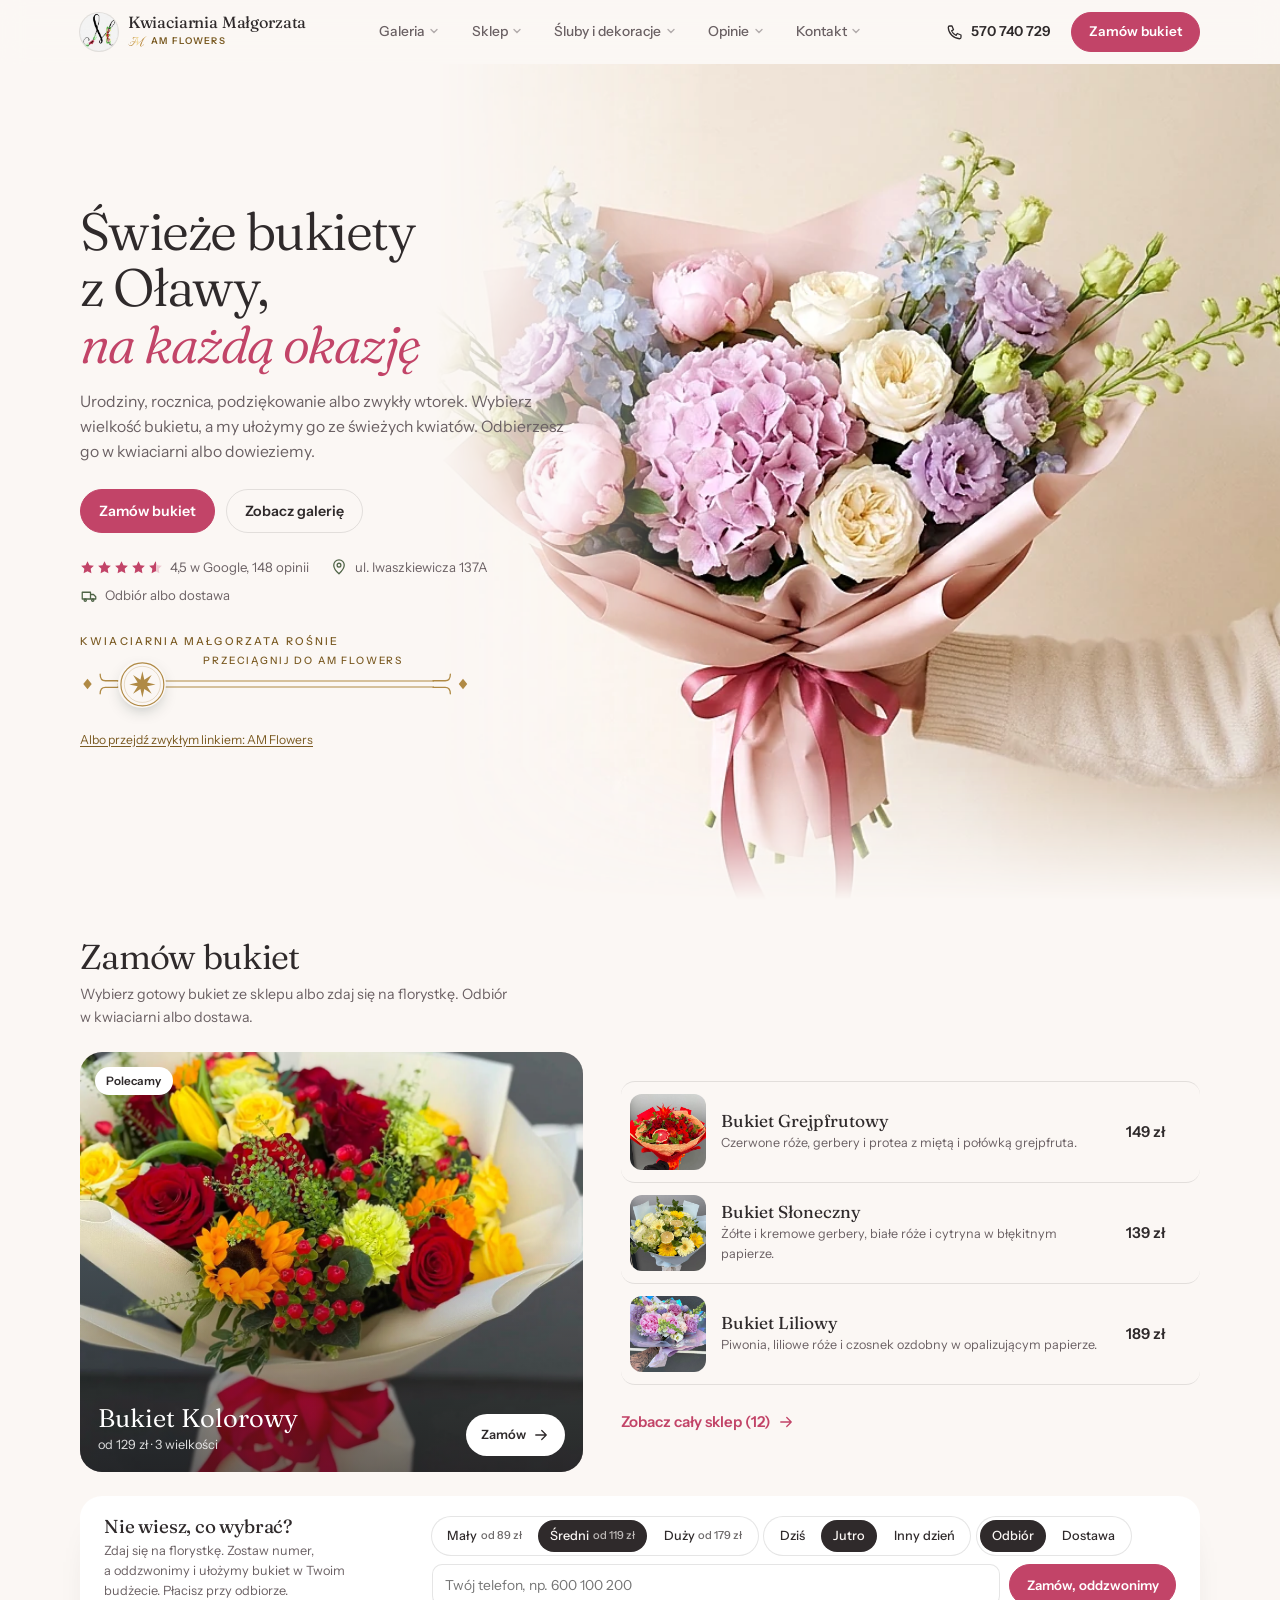
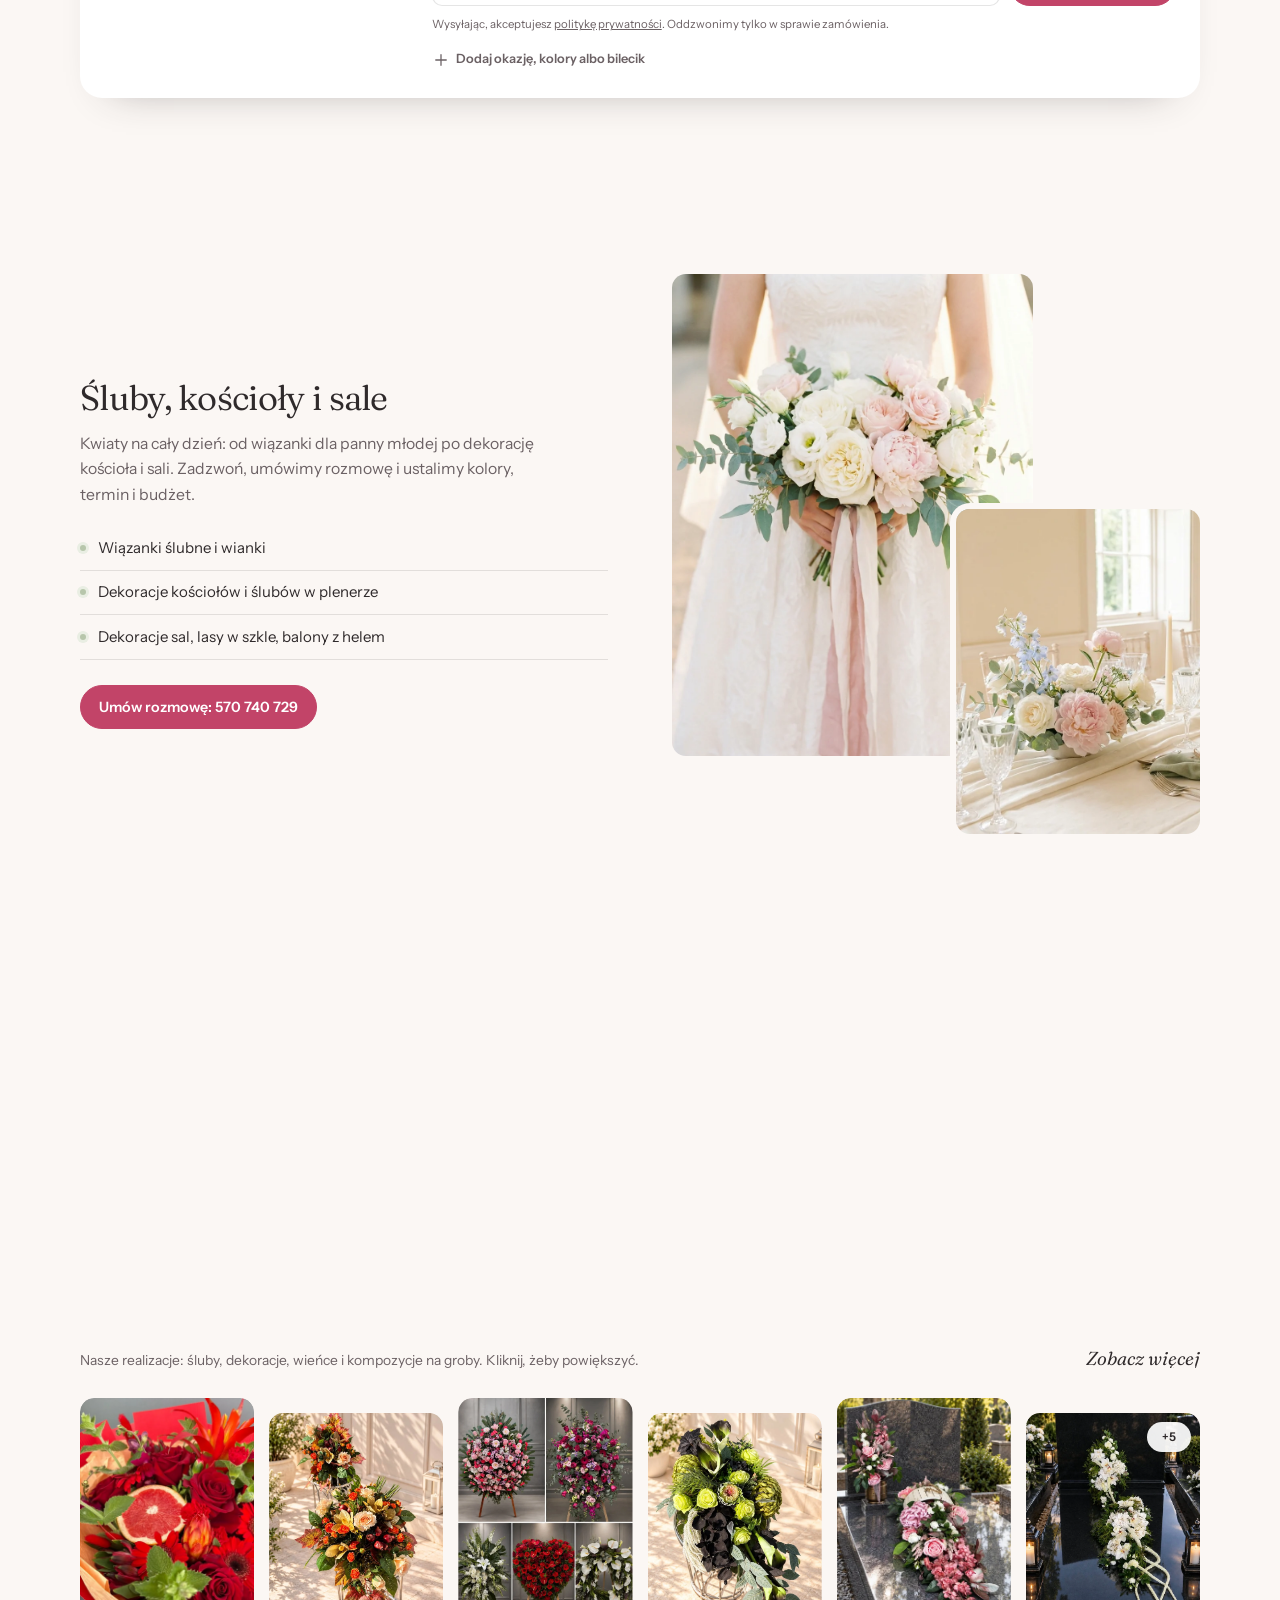
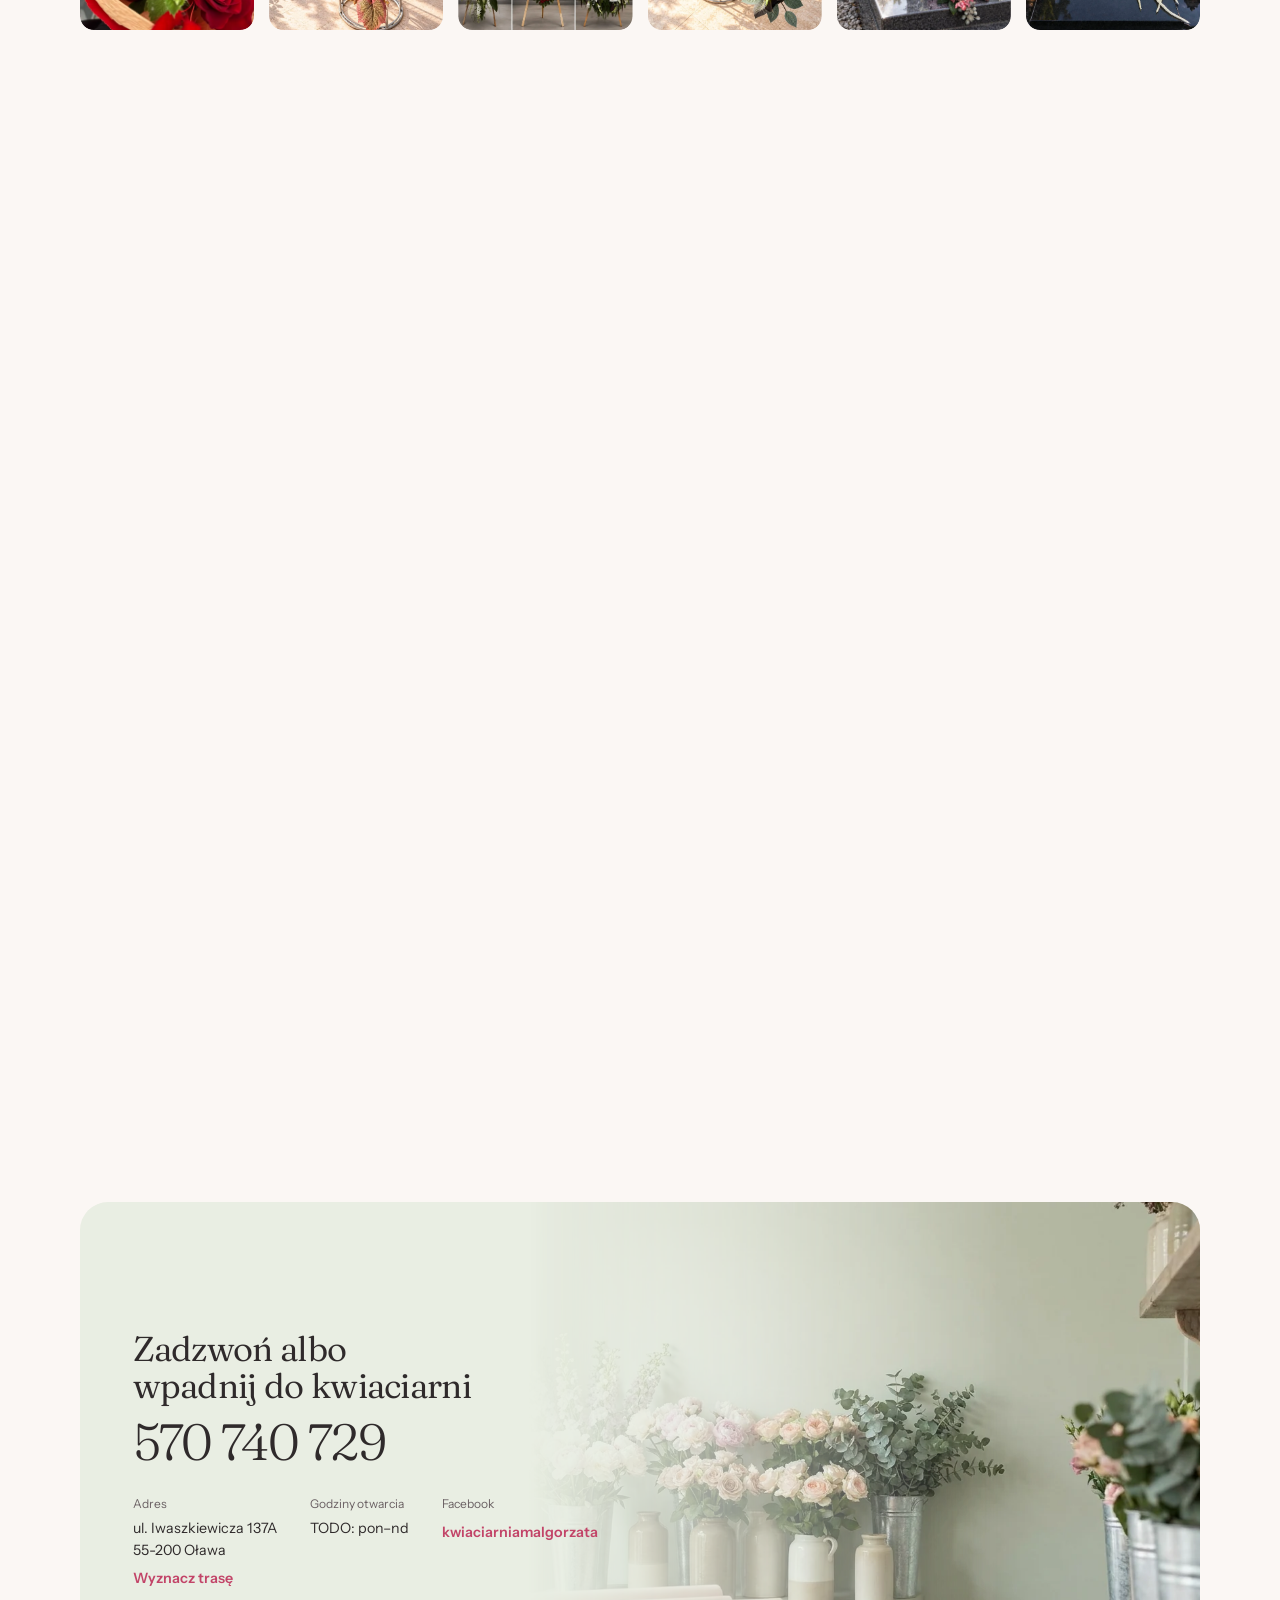
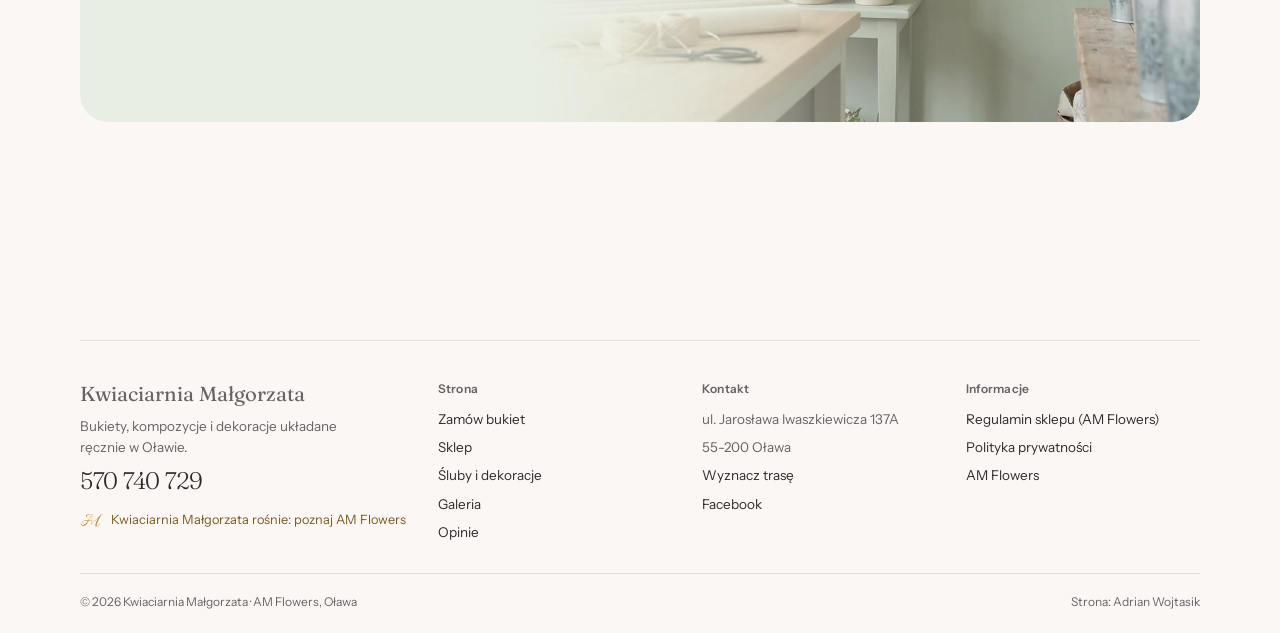
==== commit d34af2fd: "Suwak w stylu ornamentu z wizytówki: romby, zawinięcia, podwójna linia, uchwyt z gwiazdą Co-Authored" ====
--- a/index.html
+++ b/index.html
@@ -573,7 +573,7 @@
 .am-sig-foot img{height:14px;width:auto}
 .hero .am-swipe{margin-top:1.8rem}
 </style>
-<link rel="stylesheet" href="am/am-swipe.css">
+<link rel="stylesheet" href="am/am-swipe.css?v=2">
 </head>
 <body>
 <a class="skip" href="#main">Przejdź do treści</a>
@@ -587,7 +587,7 @@
     <nav aria-label="Główna" style="margin:0 auto">
       <ul class="menu" id="menu">
         <li><a href="#oferta" data-mega="oferta">Galeria<svg class="menu__chev" viewBox="0 0 10 10" aria-hidden="true"><path d="M2 3.5l3 3 3-3" fill="none" stroke="currentColor" stroke-width="1.4" stroke-linecap="round"/></svg><small class="menu__desc">Nasze bukiety i dekoracje</small></a></li>
-        <li><a data-am-go href="https://amflowers.pl/sklep.html" data-mega="sklep">Sklep<svg class="menu__chev" viewBox="0 0 10 10" aria-hidden="true"><path d="M2 3.5l3 3 3-3" fill="none" stroke="currentColor" stroke-width="1.4" stroke-linecap="round"/></svg><small class="menu__desc">Zamów online w AM Flowers</small></a></li>
+        <li><a data-am-go href="https://fabianadrianw.github.io/AM_flowers/sklep.html" data-mega="sklep">Sklep<svg class="menu__chev" viewBox="0 0 10 10" aria-hidden="true"><path d="M2 3.5l3 3 3-3" fill="none" stroke="currentColor" stroke-width="1.4" stroke-linecap="round"/></svg><small class="menu__desc">Zamów online w AM Flowers</small></a></li>
         <li><a href="#sluby" data-mega="sluby">Śluby i dekoracje<svg class="menu__chev" viewBox="0 0 10 10" aria-hidden="true"><path d="M2 3.5l3 3 3-3" fill="none" stroke="currentColor" stroke-width="1.4" stroke-linecap="round"/></svg><small class="menu__desc">Wiązanki, kościoły, sale</small></a></li>
         <li><a href="#opinie" data-mega="opinie">Opinie<svg class="menu__chev" viewBox="0 0 10 10" aria-hidden="true"><path d="M2 3.5l3 3 3-3" fill="none" stroke="currentColor" stroke-width="1.4" stroke-linecap="round"/></svg><small class="menu__desc">4,5 w Google, 148 opinii</small></a></li>
         <li><a href="#kontakt" data-mega="kontakt">Kontakt<svg class="menu__chev" viewBox="0 0 10 10" aria-hidden="true"><path d="M2 3.5l3 3 3-3" fill="none" stroke="currentColor" stroke-width="1.4" stroke-linecap="round"/></svg><small class="menu__desc">Oława, Iwaszkiewicza 137A</small></a></li>
@@ -596,7 +596,7 @@
     </nav>
     <div class="nav__cta">
       <a class="nav__tel" href="tel:+48570740729" aria-label="Zadzwoń: 570 740 729"><svg class="i" viewBox="0 0 24 24"><path d="M5 4h3l2 5-2.5 1.5a11 11 0 0 0 6 6L15 14l5 2v3a2 2 0 0 1-2 2A16 16 0 0 1 3 6a2 2 0 0 1 2-2"/></svg><span>570 740 729</span></a>
-      <a class="btn nav__shop" data-am-go href="https://amflowers.pl/sklep.html">Zamów bukiet<span class="nav__count" id="navCount" hidden></span></a>
+      <a class="btn nav__shop" data-am-go href="https://fabianadrianw.github.io/AM_flowers/sklep.html">Zamów bukiet<span class="nav__count" id="navCount" hidden></span></a>
       <button class="burger" aria-expanded="false" aria-controls="menu" aria-label="Menu"><span></span><span></span><span></span></button>
     </div>
   </div>
@@ -620,12 +620,12 @@
     </section>
     <section class="mp mp--shop" data-p="sklep" aria-label="Sklep">
       <div class="mp__list">
-        <a data-am-go href="https://amflowers.pl/sklep.html#kat=bukiety" class="mp__item"><img src="img/p16.webp" alt="" loading="lazy"><span><b>Bukiety</b><small>Na każdą okazję, w&nbsp;3&nbsp;wielkościach</small></span></a>
-        <a data-am-go href="https://amflowers.pl/sklep.html#kat=kompozycje" class="mp__item"><img src="img/p04.webp" alt="" loading="lazy"><span><b>Kompozycje</b><small>Ślubne i&nbsp;dekoracyjne, na zamówienie</small></span></a>
-        <a data-am-go href="https://amflowers.pl/sklep.html#kat=pamiec" class="mp__item"><img src="img/p13.webp" alt="" loading="lazy"><span><b>Pamięć</b><small>Wieńce i&nbsp;kompozycje nagrobne</small></span></a>
-        <a data-am-go href="https://amflowers.pl/sklep.html" class="mp__more">Cały sklep<svg class="i" viewBox="0 0 24 24"><path d="M5 12h14M13 6l6 6-6 6"/></svg></a>
-      </div>
-      <a data-am-go href="https://amflowers.pl/sklep.html#p=pastelowy" class="mp__feat"><img src="img/p09.webp" alt="" loading="lazy"><span class="mp__badge">Bestseller</span><span class="mp__cap"><b>Bukiet Pastelowy</b><small>od 189 zł · BLIK, karta albo przy odbiorze</small></span></a>
+        <a data-am-go href="https://fabianadrianw.github.io/AM_flowers/sklep.html#kat=bukiety" class="mp__item"><img src="img/p16.webp" alt="" loading="lazy"><span><b>Bukiety</b><small>Na każdą okazję, w&nbsp;3&nbsp;wielkościach</small></span></a>
+        <a data-am-go href="https://fabianadrianw.github.io/AM_flowers/sklep.html#kat=kompozycje" class="mp__item"><img src="img/p04.webp" alt="" loading="lazy"><span><b>Kompozycje</b><small>Ślubne i&nbsp;dekoracyjne, na zamówienie</small></span></a>
+        <a data-am-go href="https://fabianadrianw.github.io/AM_flowers/sklep.html#kat=pamiec" class="mp__item"><img src="img/p13.webp" alt="" loading="lazy"><span><b>Pamięć</b><small>Wieńce i&nbsp;kompozycje nagrobne</small></span></a>
+        <a data-am-go href="https://fabianadrianw.github.io/AM_flowers/sklep.html" class="mp__more">Cały sklep<svg class="i" viewBox="0 0 24 24"><path d="M5 12h14M13 6l6 6-6 6"/></svg></a>
+      </div>
+      <a data-am-go href="https://fabianadrianw.github.io/AM_flowers/sklep.html#p=pastelowy" class="mp__feat"><img src="img/p09.webp" alt="" loading="lazy"><span class="mp__badge">Bestseller</span><span class="mp__cap"><b>Bukiet Pastelowy</b><small>od 189 zł · BLIK, karta albo przy odbiorze</small></span></a>
     </section>
     <section class="mp" data-p="sluby" aria-label="Śluby i dekoracje">
       <div class="mp__list">
@@ -660,7 +660,7 @@
       <h1 id="h1" data-reveal>Świeże bukiety z&nbsp;Oławy, <em>na&nbsp;każdą okazję</em></h1>
       <p class="lead" data-reveal="2">Urodziny, rocznica, podziękowanie albo zwykły wtorek. Wybierz wielkość bukietu, a&nbsp;my ułożymy go ze świeżych kwiatów. Odbierzesz go w&nbsp;kwiaciarni albo dowieziemy.</p>
       <div class="hero__cta" data-reveal="3">
-        <a class="btn" data-am-go href="https://amflowers.pl/sklep.html">Zamów bukiet</a>
+        <a class="btn" data-am-go href="https://fabianadrianw.github.io/AM_flowers/sklep.html">Zamów bukiet</a>
         <a class="btn btn--ghost" href="#oferta">Zobacz galerię</a>
       </div>
       <ul class="facts" data-reveal="3">
@@ -668,7 +668,7 @@
         <li><svg class="i" viewBox="0 0 24 24"><path d="M12 21s7-6.2 7-11.5A7 7 0 0 0 5 9.5C5 14.8 12 21 12 21z"/><circle cx="12" cy="9.5" r="2.5"/></svg>ul. Iwaszkiewicza 137A</li>
         <li><svg class="i" viewBox="0 0 24 24"><path d="M3 7h11v9H3zM14 10h4l3 3v3h-7"/><circle cx="7" cy="17.5" r="1.5"/><circle cx="17" cy="17.5" r="1.5"/></svg>Odbiór albo dostawa</li>
       </ul>
-      <div class="am-swipe" data-href="https://amflowers.pl/" data-asset-base="am/" data-reveal="3"></div>
+      <div class="am-swipe" data-href="https://fabianadrianw.github.io/AM_flowers/index.html" data-asset-base="am/" data-reveal="3"></div>
     </div>
   </div>
 </section>
@@ -781,7 +781,7 @@
 </section>
 <dialog class="lb" id="lb" aria-label="Podgląd zdjęcia">
   <button class="arrow" id="lbPrev" aria-label="Poprzednie"><svg class="i" viewBox="0 0 24 24"><path d="M15 6l-6 6 6 6"/></svg></button>
-  <figure><img id="lbImg" alt=""><figcaption><span id="lbCap"></span><small id="lbNum"></small><a class="btn lb__shop" id="lbShop" data-am-go href="https://amflowers.pl/sklep.html">Zamów podobny</a></figcaption></figure>
+  <figure><img id="lbImg" alt=""><figcaption><span id="lbCap"></span><small id="lbNum"></small><a class="btn lb__shop" id="lbShop" data-am-go href="https://fabianadrianw.github.io/AM_flowers/sklep.html">Zamów podobny</a></figcaption></figure>
   <button class="arrow" id="lbNext" aria-label="Następne"><svg class="i" viewBox="0 0 24 24"><path d="M9 6l6 6-6 6"/></svg></button>
   <button class="arrow lb__close" id="lbClose" aria-label="Zamknij"><svg class="i" viewBox="0 0 24 24"><path d="M6 6l12 12M18 6L6 18"/></svg></button>
 </dialog>
@@ -841,13 +841,13 @@
 
 
 <footer class="foot">
-  <div class="foot__brand"><b>Kwiaciarnia Małgorzata</b><p>Bukiety, kompozycje i&nbsp;dekoracje układane ręcznie w&nbsp;Oławie.</p><a class="foot__tel" href="tel:+48570740729">570 740 729</a><a class="am-sig-foot" data-am-go href="https://amflowers.pl/"><img src="am/logo/am-monogram-gold.svg" alt="" width="1233" height="720">Kwiaciarnia Małgorzata rośnie: poznaj AM Flowers</a></div>
-  <div><h3>Strona</h3><ul><li><a href="#zamow">Zamów bukiet</a></li><li><a data-am-go href="https://amflowers.pl/sklep.html">Sklep</a></li><li><a href="#sluby">Śluby i dekoracje</a></li><li><a href="#oferta">Galeria</a></li><li><a href="#opinie">Opinie</a></li></ul></div>
+  <div class="foot__brand"><b>Kwiaciarnia Małgorzata</b><p>Bukiety, kompozycje i&nbsp;dekoracje układane ręcznie w&nbsp;Oławie.</p><a class="foot__tel" href="tel:+48570740729">570 740 729</a><a class="am-sig-foot" data-am-go href="https://fabianadrianw.github.io/AM_flowers/"><img src="am/logo/am-monogram-gold.svg" alt="" width="1233" height="720">Kwiaciarnia Małgorzata rośnie: poznaj AM Flowers</a></div>
+  <div><h3>Strona</h3><ul><li><a href="#zamow">Zamów bukiet</a></li><li><a data-am-go href="https://fabianadrianw.github.io/AM_flowers/sklep.html">Sklep</a></li><li><a href="#sluby">Śluby i dekoracje</a></li><li><a href="#oferta">Galeria</a></li><li><a href="#opinie">Opinie</a></li></ul></div>
   <div><h3>Kontakt</h3><ul><li>ul. Jarosława Iwaszkiewicza 137A</li><li>55-200 Oława</li><li><a href="https://www.google.com/maps/search/?api=1&amp;query=Kwiaciarnia+Ma%C5%82gorzata+Iwaszkiewicza+137A+O%C5%82awa" target="_blank" rel="noopener">Wyznacz trasę</a></li><li><a href="https://www.facebook.com/kwiaciarniamalgorzata" target="_blank" rel="noopener">Facebook</a></li></ul></div>
-  <div><h3>Informacje</h3><ul><li><a data-am-go href="https://amflowers.pl/regulamin.html">Regulamin sklepu (AM Flowers)</a></li><li><a href="polityka-prywatnosci.html">Polityka prywatności</a></li><li><a data-am-go href="https://amflowers.pl/">AM Flowers</a></li></ul></div>
+  <div><h3>Informacje</h3><ul><li><a data-am-go href="https://fabianadrianw.github.io/AM_flowers/regulamin.html">Regulamin sklepu (AM Flowers)</a></li><li><a href="polityka-prywatnosci.html">Polityka prywatności</a></li><li><a data-am-go href="https://fabianadrianw.github.io/AM_flowers/">AM Flowers</a></li></ul></div>
   <div class="foot__bottom"><span>© 2026 Kwiaciarnia Małgorzata · AM Flowers, Oława</span><span>Strona: Adrian Wojtasik</span></div>
 </footer>
-<div class="bar" id="bar"><a class="btn btn--ghost" href="tel:+48570740729">Zadzwoń</a><a class="btn" data-am-go href="https://amflowers.pl/sklep.html">Sklep</a></div>
+<div class="bar" id="bar"><a class="btn btn--ghost" href="tel:+48570740729">Zadzwoń</a><a class="btn" data-am-go href="https://fabianadrianw.github.io/AM_flowers/sklep.html">Sklep</a></div>
 
 <script>
 document.documentElement.classList.add('js');
@@ -885,7 +885,7 @@
   strip.addEventListener('focusin',e=>{const t=e.target.closest('.tile');if(t)swap(data[t.dataset.i].t)});
   strip.addEventListener('mouseleave',()=>swap('Zobacz więcej'));
   const lb=$('#lb'),li=$('#lbImg');let cur=0;
-  const show=(i,dx=0)=>{cur=(i+data.length)%data.length;const d=data[cur];li.src=d.src;li.alt=d.alt;$('#lbCap').textContent=d.t;$('#lbShop').href='https://amflowers.pl/sklep.html#p='+d.pid;$('#lbShop').textContent=/bukiet/i.test(d.t)?'Zamów podobny':'Zobacz w sklepie';$('#lbNum').textContent=(cur+1)+' / '+data.length;
+  const show=(i,dx=0)=>{cur=(i+data.length)%data.length;const d=data[cur];li.src=d.src;li.alt=d.alt;$('#lbCap').textContent=d.t;$('#lbShop').href='https://fabianadrianw.github.io/AM_flowers/sklep.html#p='+d.pid;$('#lbShop').textContent=/bukiet/i.test(d.t)?'Zamów podobny':'Zobacz w sklepie';$('#lbNum').textContent=(cur+1)+' / '+data.length;
     li.style.setProperty('--dx',dx+'px');li.classList.remove('anim');void li.offsetWidth;if(!reduce)li.classList.add('anim')};
   strip.addEventListener('click',e=>{const t=e.target.closest('.tile');if(!t)return;show(+t.dataset.i);lb.showModal()});
   $('#lbPrev').onclick=()=>show(cur-1,-40);$('#lbNext').onclick=()=>show(cur+1,40);$('#lbClose').onclick=()=>lb.close();
@@ -900,14 +900,14 @@
   try{const d=await (await fetch('data/products.json')).json();
     const b=d.products.filter(p=>p.cat==='bukiety').sort((x,y)=>x.rec-y.rec);
     const f=b.find(p=>p.featured)||b[0];const rest=b.filter(p=>p!==f&&p.id!=='pastelowy').slice(0,3);
-    box.innerHTML=`<a class="feat" data-am-go href="https://amflowers.pl/sklep.html#p=${f.id}"><img src="${f.img}" alt="${f.name}: ${f.desc}" loading="lazy"><span class="feat__badge">Polecamy</span>
+    box.innerHTML=`<a class="feat" data-am-go href="https://fabianadrianw.github.io/AM_flowers/sklep.html#p=${f.id}"><img src="${f.img}" alt="${f.name}: ${f.desc}" loading="lazy"><span class="feat__badge">Polecamy</span>
       <span class="feat__cap"><span><b>${f.name}</b><small>od ${zl(f.price+d.sizes[0].delta)} · 3 wielkości</small></span><span class="feat__cta">Zamów${ARR}</span></span></a>
-      <div class="plist">${rest.map(p=>`<a class="prow" data-am-go href="https://amflowers.pl/sklep.html#p=${p.id}"><img src="${p.img}" alt="" loading="lazy"><div><b>${p.name}</b><small>${p.desc}</small></div><span>${zl(p.price)}${ARR}</span></a>`).join('')}
-      <a class="link" data-am-go href="https://amflowers.pl/sklep.html">Zobacz cały sklep (${d.products.length})${ARR}</a></div>`;
+      <div class="plist">${rest.map(p=>`<a class="prow" data-am-go href="https://fabianadrianw.github.io/AM_flowers/sklep.html#p=${p.id}"><img src="${p.img}" alt="" loading="lazy"><div><b>${p.name}</b><small>${p.desc}</small></div><span>${zl(p.price)}${ARR}</span></a>`).join('')}
+      <a class="link" data-am-go href="https://fabianadrianw.github.io/AM_flowers/sklep.html">Zobacz cały sklep (${d.products.length})${ARR}</a></div>`;
     /* progi „u florystki” z tego samego cennika */
     const min=Math.min(...b.map(p=>p.price)),lab={S:'Mały',M:'Średni',L:'Duży'};
     document.querySelectorAll('#order input[name=wielkosc]').forEach((r,i)=>{const sz=d.sizes[i];if(!sz)return;const v=min+sz.delta;r.value=`${lab[sz.id]}, od ${v} zł`;r.nextElementSibling.innerHTML=`${lab[sz.id]} <small>od ${v} zł</small>`});
-  }catch(_){box.innerHTML=`<div class="plist"><a class="link" data-am-go href="https://amflowers.pl/sklep.html">Przejdź do sklepu${ARR}</a></div>`}
+  }catch(_){box.innerHTML=`<div class="plist"><a class="link" data-am-go href="https://fabianadrianw.github.io/AM_flowers/sklep.html">Przejdź do sklepu${ARR}</a></div>`}
   const io2=new IntersectionObserver(es=>es.forEach(e=>{if(e.isIntersecting){box.classList.add('is-in');io2.disconnect()}}),{rootMargin:'0px 0px -8% 0px'});io2.observe(box);
 })();
 /* order */
@@ -986,6 +986,6 @@
     links.forEach(a=>a.addEventListener('click',()=>{nav.classList.remove('is-open');bg.setAttribute('aria-expanded','false')}))}
 })();
 </script>
-<script src="am/am-swipe.js" defer></script>
+<script src="am/am-swipe.js?v=2" defer></script>
 </body>
 </html>
--- a/am/am-swipe.css
+++ b/am/am-swipe.css
@@ -1,22 +1,30 @@
 /* AM Flowers · suwak przejścia (wpinany na stronę Kwiaciarni Małgorzata)
    Użycie: <div class="am-swipe" data-href="https://amflowers.pl/" data-asset-base="https://amflowers.pl/"></div> */
-.am-swipe{--g:#C9A45C;--g-text:#7A5A22;--em:#0F2A24;--em-d:#0A1E19;--iv:#F4EEE3;
-  display:flex;flex-direction:column;gap:.7rem;max-width:24rem;font-family:'Jost','Instrument Sans',system-ui,sans-serif}
-.am-swipe__label{display:flex;align-items:center;gap:.55rem;font-size:.75rem;font-weight:500;letter-spacing:.16em;text-transform:uppercase;color:var(--g-text);margin:0}
-.am-swipe__label svg{width:1.1rem;height:1.1rem;flex:none}
-.am-swipe__track{position:relative;height:3.5rem;border-radius:999px;border:1px solid rgba(122,90,34,.35);background:rgba(255,255,255,.65);overflow:hidden;touch-action:pan-y;-webkit-tap-highlight-color:transparent;user-select:none}
-.am-swipe__fill{position:absolute;inset:0 auto 0 0;width:calc(var(--p,0) * (100% - 3.5rem) + 3.5rem);background:var(--em);border-radius:999px}
-.am-swipe__fill:after{content:"";position:absolute;inset:auto 1.5rem 50% 1.75rem;height:5px;transform:translateY(50%);border-block:1px solid var(--g);opacity:calc(var(--p,0) * 1.4)}
-.am-swipe__hint{position:absolute;inset:0;display:flex;align-items:center;justify-content:center;padding-left:3rem;font-size:.75rem;font-weight:500;letter-spacing:.18em;text-transform:uppercase;color:var(--em);opacity:calc(1 - var(--p,0) * 2.2);pointer-events:none}
-.am-swipe__hint i{display:inline-block;margin-left:.5rem;font-style:normal;animation:amNudge 2.2s cubic-bezier(.22,1,.36,1) infinite}
-.am-swipe__handle{position:absolute;top:.25rem;left:.25rem;width:3rem;height:3rem;border-radius:50%;border:0;padding:0;background:var(--em);box-shadow:0 0 0 1px var(--g),0 6px 18px rgba(15,42,36,.28);display:grid;place-items:center;cursor:grab;transform:translateX(calc(var(--p,0) * (var(--w,0px) - 3.5rem)));touch-action:none}
-.am-swipe__handle img{width:2.1rem;height:auto;pointer-events:none}
+.am-swipe{--g:#B08A45;--g2:#C9A45C;--g-text:#7A5A22;--em:#0F2A24;--em-d:#0A1E19;--iv:#F4EEE3;
+  display:flex;flex-direction:column;gap:.35rem;max-width:26rem;font-family:'Jost','Instrument Sans',system-ui,sans-serif}
+.am-swipe__label{margin:0;font-size:.72rem;font-weight:500;letter-spacing:.2em;text-transform:uppercase;color:var(--g-text)}
+/* tor: ornament z wizytówki położony poziomo (romb, zawinięcia, podwójna linia) */
+.am-swipe__track{--cap:2.5rem;--h:3.75rem;position:relative;height:var(--h);touch-action:pan-y;-webkit-tap-highlight-color:transparent;user-select:none;-webkit-user-select:none}
+.am-swipe__cap{position:absolute;top:50%;width:var(--cap);height:var(--cap);transform:translateY(-50%);fill:none;stroke:var(--g);stroke-width:1.4;stroke-linecap:round;overflow:visible}
+.am-swipe__cap .d{fill:var(--g);stroke:none}
+.am-swipe__cap.l{left:0}.am-swipe__cap.r{right:0}
+.am-swipe__rail{position:absolute;left:calc(var(--cap) - 1px);right:calc(var(--cap) - 1px);top:50%;height:7px;transform:translateY(-50%);border-block:1.4px solid var(--g)}
+.am-swipe__fill{position:absolute;left:0;top:50%;height:3px;transform:translateY(-50%);width:calc(var(--p,0) * var(--span,0px) + 1.5rem);background:linear-gradient(90deg,var(--g),var(--g2));border-radius:2px;opacity:calc(.25 + var(--p,0) * .75)}
+.am-swipe__hint{position:absolute;left:calc(var(--cap) + 3.75rem);right:var(--cap);top:-.2rem;text-align:center;font-size:.68rem;font-weight:500;letter-spacing:.18em;text-transform:uppercase;color:var(--g-text);opacity:calc(1 - var(--p,0) * 2.5);pointer-events:none;animation:amNudge 2.4s cubic-bezier(.22,1,.36,1) infinite}
+/* uchwyt: okrąg z gwiazdą */
+.am-swipe__handle{position:absolute;left:var(--cap);top:50%;width:3.25rem;height:3.25rem;margin-top:-1.625rem;padding:0;border:0;border-radius:50%;background:var(--bg,#FBF7F4);cursor:grab;touch-action:none;
+  transform:translateX(calc(var(--p,0) * var(--span,0px)));box-shadow:0 6px 18px -8px rgba(15,42,36,.45);transition:box-shadow .3s}
+.am-swipe__handle svg{width:100%;height:100%;display:block;overflow:visible;transform:rotate(calc(var(--p,0) * 180deg))}
+.am-swipe__handle .o{fill:none;stroke:var(--g);stroke-width:2.4}
+.am-swipe__handle .i{fill:none;stroke:var(--g);stroke-width:1;opacity:.55}
+.am-swipe__handle polygon{fill:var(--g)}
+.am-swipe__handle:hover{box-shadow:0 0 0 6px rgba(201,164,92,.15),0 6px 18px -8px rgba(15,42,36,.45)}
 .am-swipe__handle:active{cursor:grabbing}
-.am-swipe__handle:focus-visible{outline:2px solid var(--g);outline-offset:3px}
-.am-swipe.is-back .am-swipe__handle,.am-swipe.is-back .am-swipe__fill{transition:transform .45s cubic-bezier(.34,1.3,.5,1),width .45s cubic-bezier(.34,1.3,.5,1)}
-.am-swipe.is-done .am-swipe__handle,.am-swipe.is-done .am-swipe__fill{transition:transform .35s cubic-bezier(.22,1,.36,1),width .35s cubic-bezier(.22,1,.36,1)}
+.am-swipe__handle:focus-visible{outline:2px solid var(--g);outline-offset:4px}
+.am-swipe.is-back .am-swipe__handle,.am-swipe.is-back .am-swipe__fill,.am-swipe.is-back .am-swipe__handle svg{transition:transform .5s cubic-bezier(.34,1.3,.5,1),width .5s cubic-bezier(.34,1.3,.5,1)}
+.am-swipe.is-done .am-swipe__handle,.am-swipe.is-done .am-swipe__fill,.am-swipe.is-done .am-swipe__handle svg{transition:transform .35s cubic-bezier(.22,1,.36,1),width .35s cubic-bezier(.22,1,.36,1)}
 .am-swipe__link{font-size:.8125rem;color:var(--g-text);text-underline-offset:.2em;align-self:flex-start;min-height:44px;display:inline-flex;align-items:center}
-@keyframes amNudge{0%,60%,100%{transform:none}30%{transform:translateX(.35rem)}}
+@keyframes amNudge{0%,60%,100%{transform:none}30%{transform:translateX(.3rem)}}
 
 /* kurtyna */
 .am-curtain{position:fixed;inset:0;z-index:9999;pointer-events:none;color:var(--iv,#F4EEE3)}
@@ -44,6 +52,6 @@
 .am-curtain.s3 .am-curtain__mark{opacity:1;transform:none}
 
 @media (prefers-reduced-motion:reduce){
-  .am-swipe__hint i{animation:none}
+  .am-swipe__hint{animation:none}
   .am-curtain *{transition:none!important}
 }
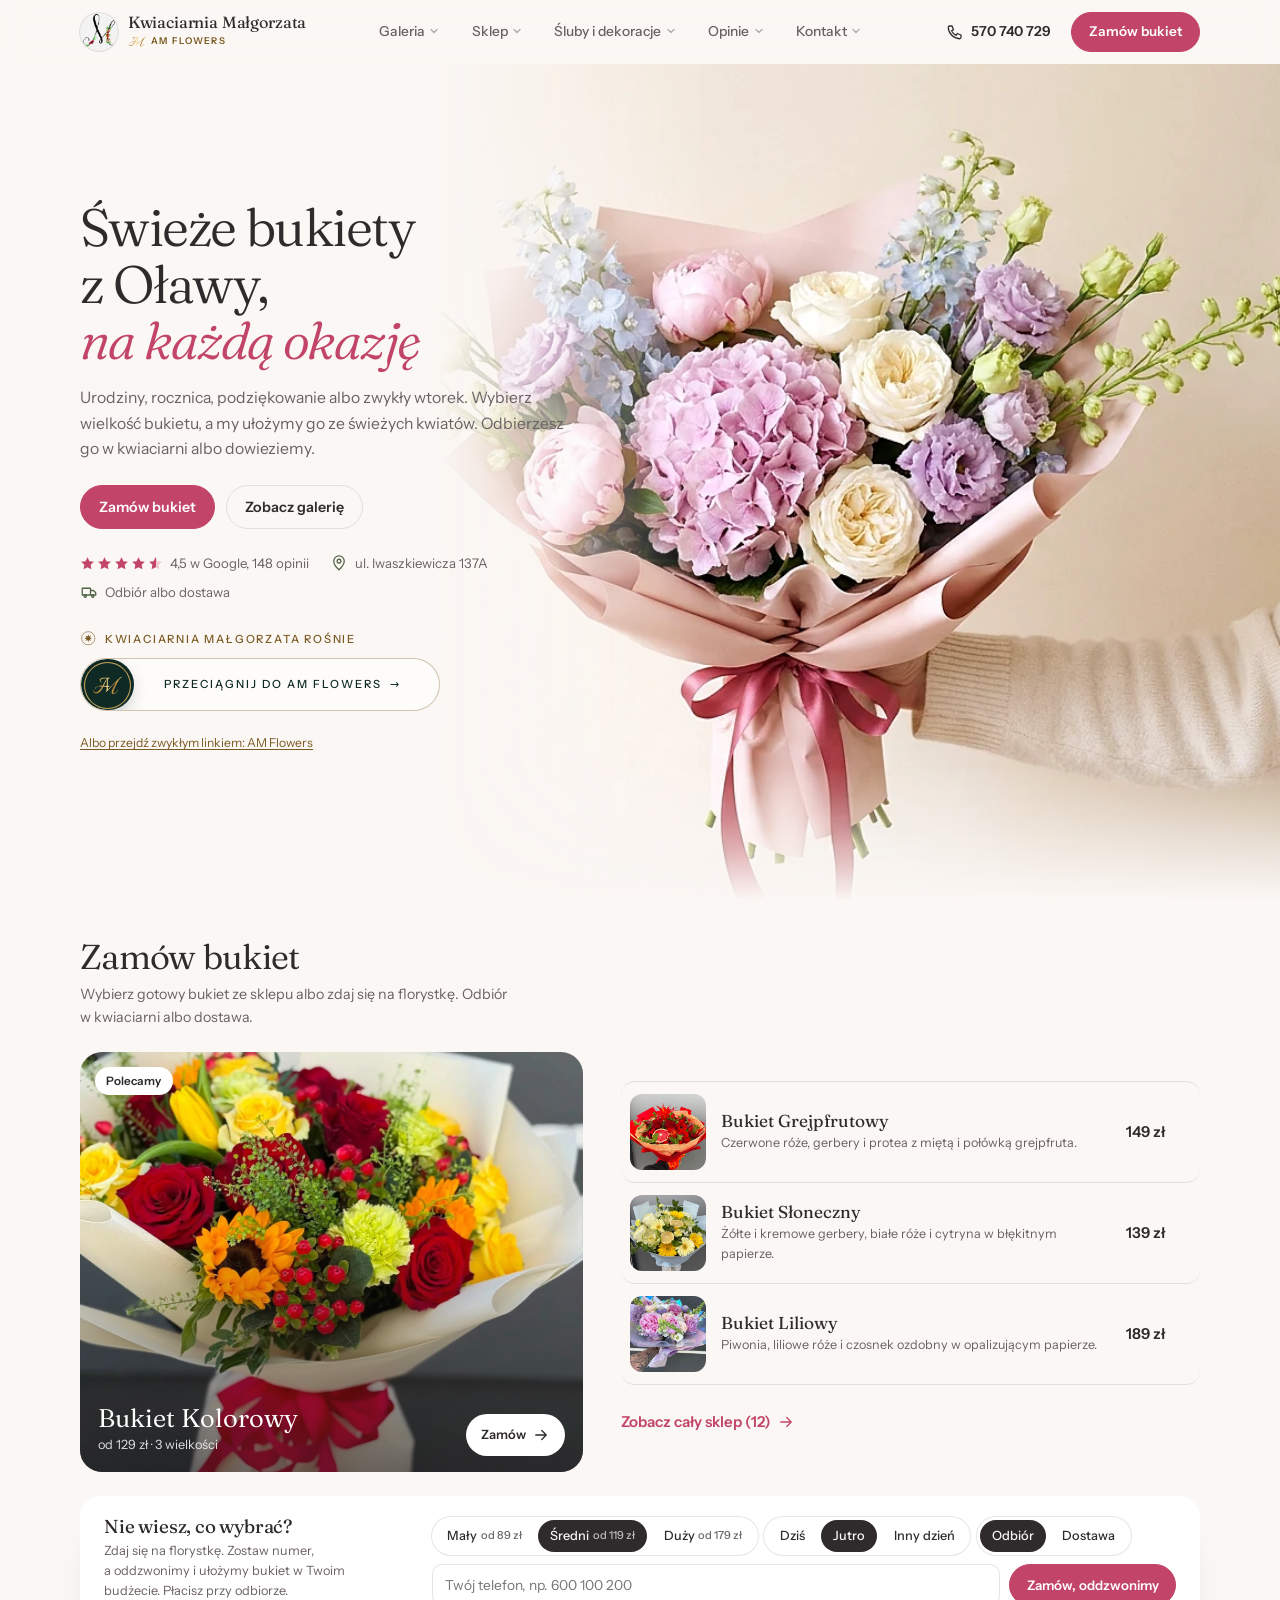
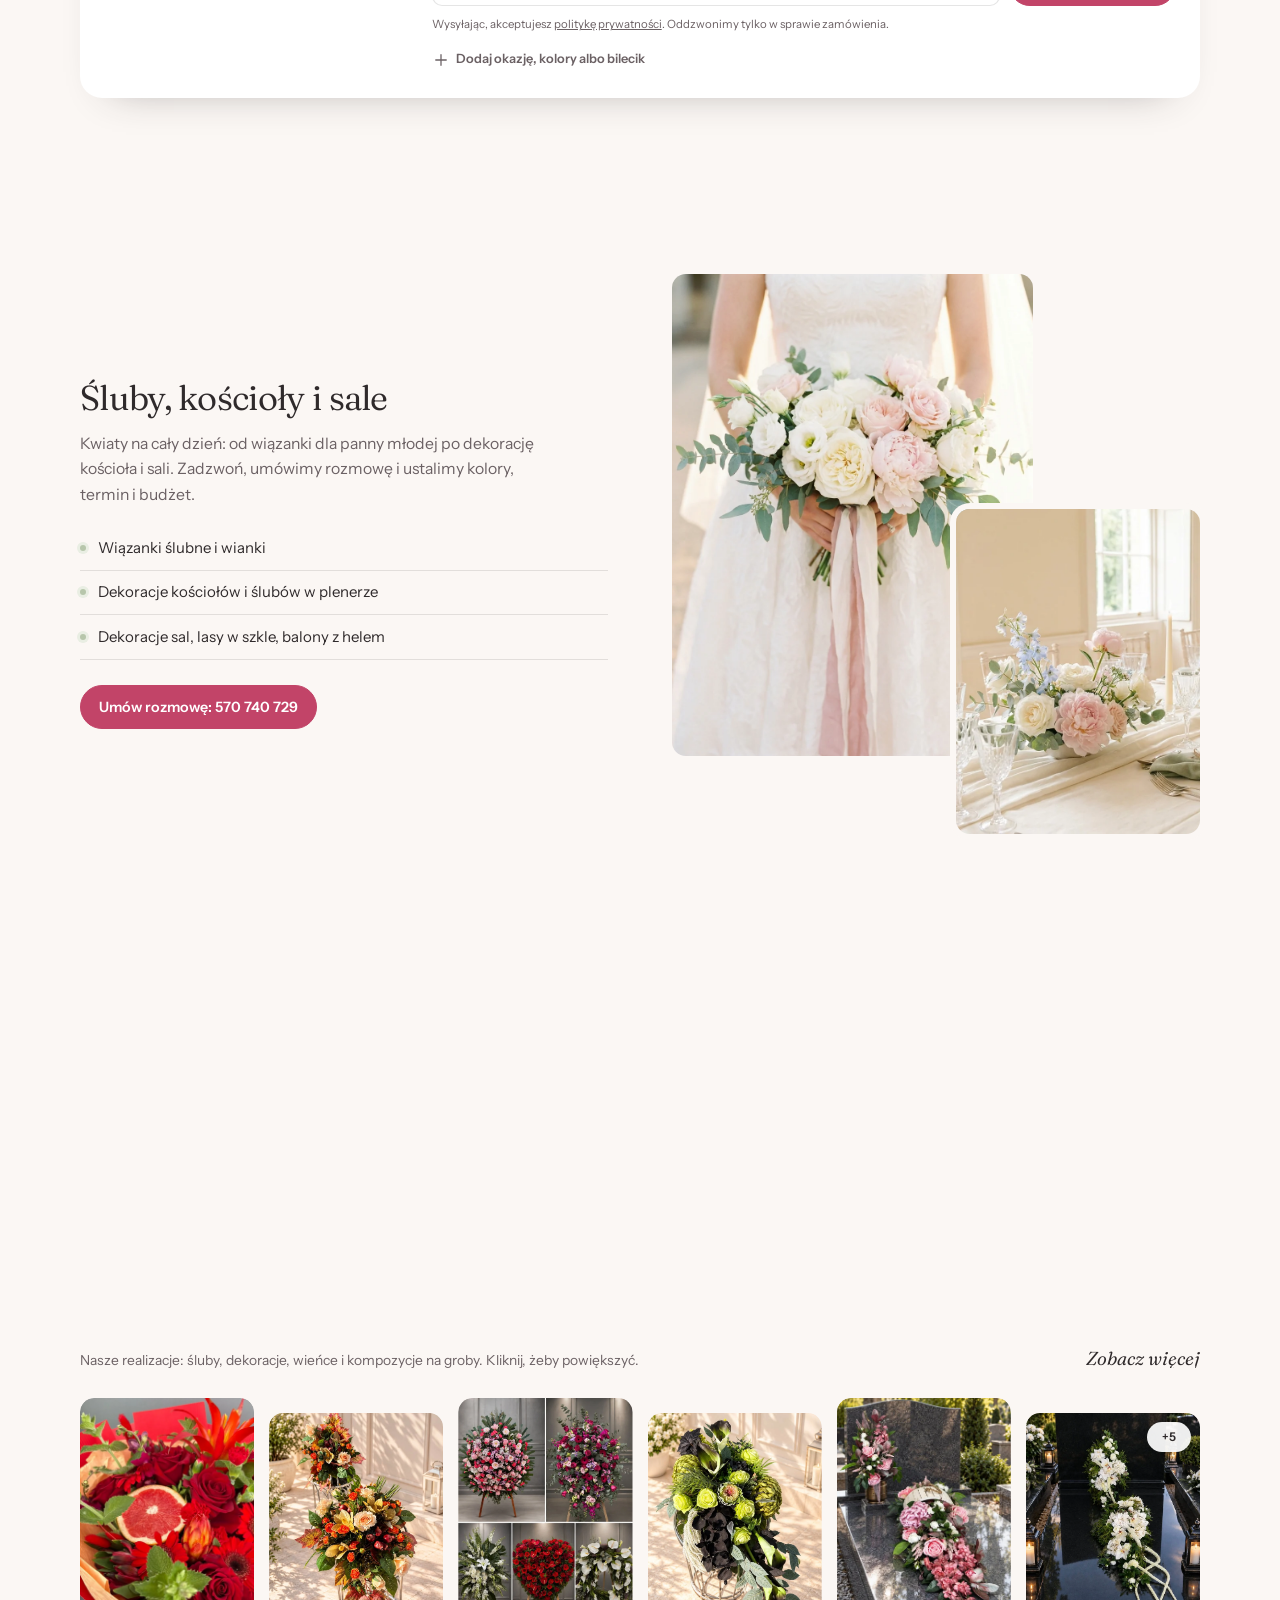
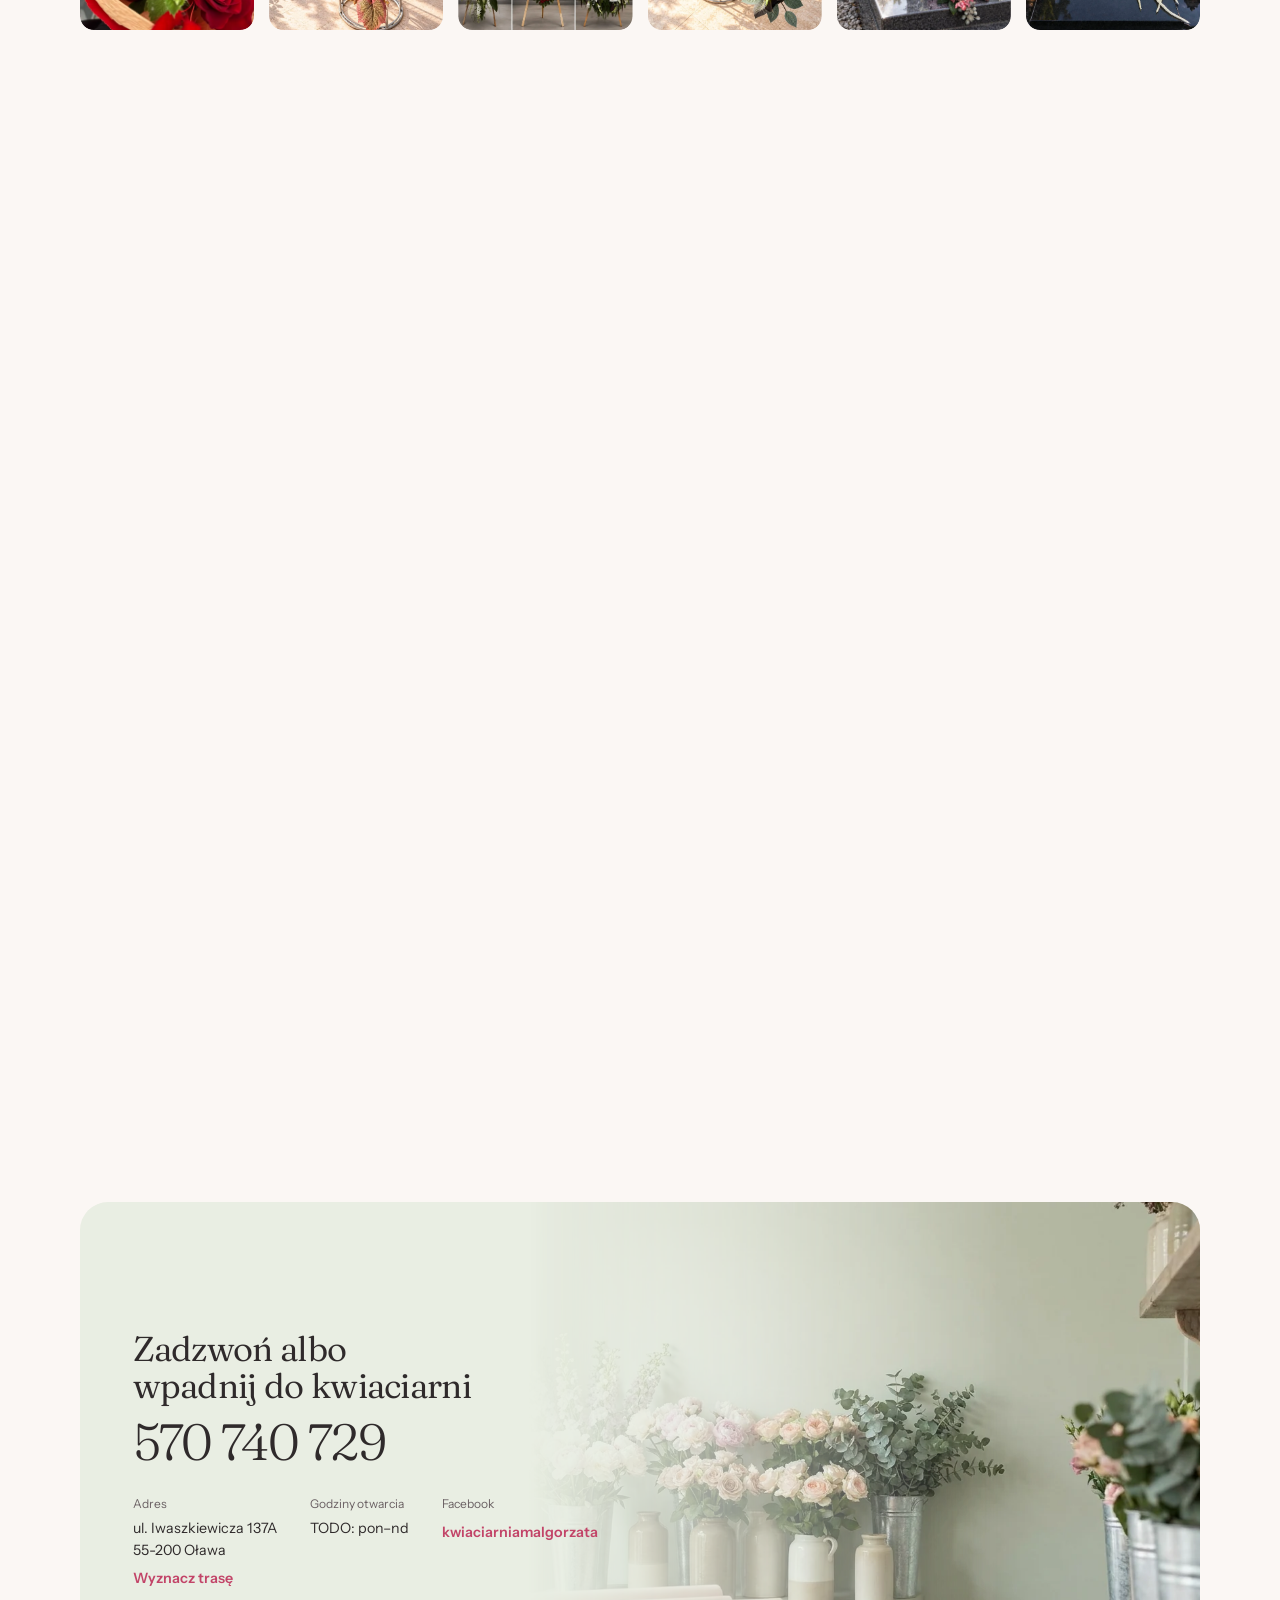
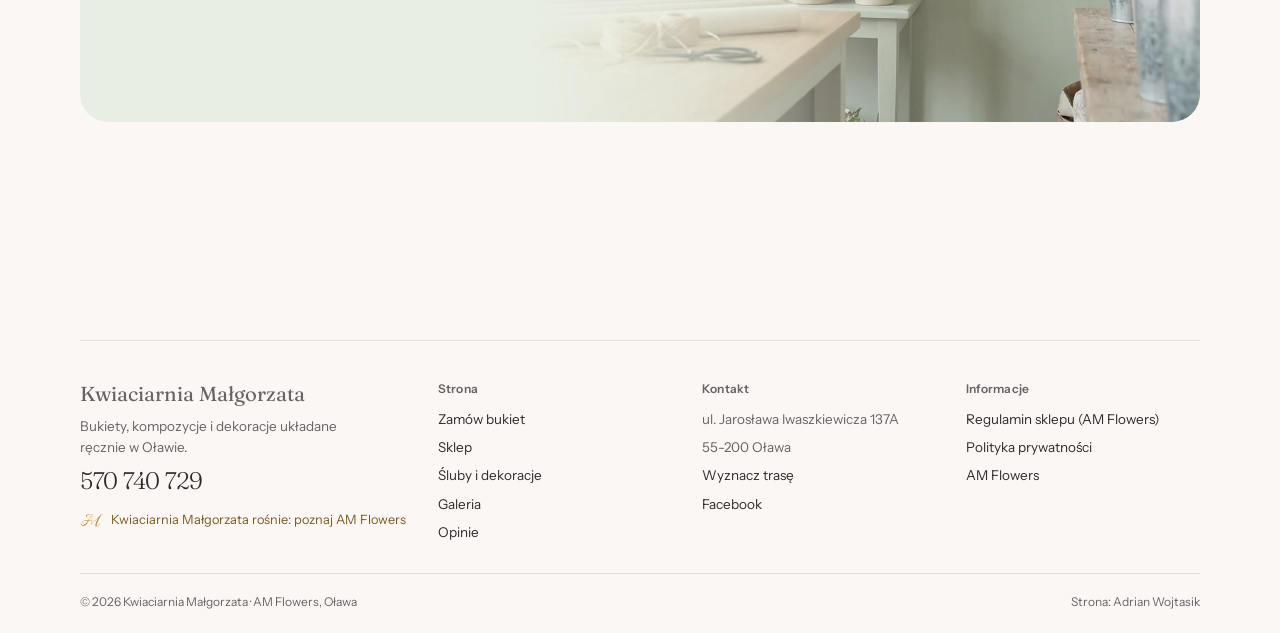
==== commit f560e59b: "Revert "Suwak w stylu ornamentu z wizytówki: romby, zawinięcia, podwójna linia, uchwyt z gwiazdą" Th" ====
--- a/index.html
+++ b/index.html
@@ -573,7 +573,7 @@
 .am-sig-foot img{height:14px;width:auto}
 .hero .am-swipe{margin-top:1.8rem}
 </style>
-<link rel="stylesheet" href="am/am-swipe.css?v=2">
+<link rel="stylesheet" href="am/am-swipe.css?v=3">
 </head>
 <body>
 <a class="skip" href="#main">Przejdź do treści</a>
@@ -986,6 +986,6 @@
     links.forEach(a=>a.addEventListener('click',()=>{nav.classList.remove('is-open');bg.setAttribute('aria-expanded','false')}))}
 })();
 </script>
-<script src="am/am-swipe.js?v=2" defer></script>
+<script src="am/am-swipe.js?v=3" defer></script>
 </body>
 </html>
--- a/am/am-swipe.css
+++ b/am/am-swipe.css
@@ -1,30 +1,22 @@
 /* AM Flowers · suwak przejścia (wpinany na stronę Kwiaciarni Małgorzata)
    Użycie: <div class="am-swipe" data-href="https://amflowers.pl/" data-asset-base="https://amflowers.pl/"></div> */
-.am-swipe{--g:#B08A45;--g2:#C9A45C;--g-text:#7A5A22;--em:#0F2A24;--em-d:#0A1E19;--iv:#F4EEE3;
-  display:flex;flex-direction:column;gap:.35rem;max-width:26rem;font-family:'Jost','Instrument Sans',system-ui,sans-serif}
-.am-swipe__label{margin:0;font-size:.72rem;font-weight:500;letter-spacing:.2em;text-transform:uppercase;color:var(--g-text)}
-/* tor: ornament z wizytówki położony poziomo (romb, zawinięcia, podwójna linia) */
-.am-swipe__track{--cap:2.5rem;--h:3.75rem;position:relative;height:var(--h);touch-action:pan-y;-webkit-tap-highlight-color:transparent;user-select:none;-webkit-user-select:none}
-.am-swipe__cap{position:absolute;top:50%;width:var(--cap);height:var(--cap);transform:translateY(-50%);fill:none;stroke:var(--g);stroke-width:1.4;stroke-linecap:round;overflow:visible}
-.am-swipe__cap .d{fill:var(--g);stroke:none}
-.am-swipe__cap.l{left:0}.am-swipe__cap.r{right:0}
-.am-swipe__rail{position:absolute;left:calc(var(--cap) - 1px);right:calc(var(--cap) - 1px);top:50%;height:7px;transform:translateY(-50%);border-block:1.4px solid var(--g)}
-.am-swipe__fill{position:absolute;left:0;top:50%;height:3px;transform:translateY(-50%);width:calc(var(--p,0) * var(--span,0px) + 1.5rem);background:linear-gradient(90deg,var(--g),var(--g2));border-radius:2px;opacity:calc(.25 + var(--p,0) * .75)}
-.am-swipe__hint{position:absolute;left:calc(var(--cap) + 3.75rem);right:var(--cap);top:-.2rem;text-align:center;font-size:.68rem;font-weight:500;letter-spacing:.18em;text-transform:uppercase;color:var(--g-text);opacity:calc(1 - var(--p,0) * 2.5);pointer-events:none;animation:amNudge 2.4s cubic-bezier(.22,1,.36,1) infinite}
-/* uchwyt: okrąg z gwiazdą */
-.am-swipe__handle{position:absolute;left:var(--cap);top:50%;width:3.25rem;height:3.25rem;margin-top:-1.625rem;padding:0;border:0;border-radius:50%;background:var(--bg,#FBF7F4);cursor:grab;touch-action:none;
-  transform:translateX(calc(var(--p,0) * var(--span,0px)));box-shadow:0 6px 18px -8px rgba(15,42,36,.45);transition:box-shadow .3s}
-.am-swipe__handle svg{width:100%;height:100%;display:block;overflow:visible;transform:rotate(calc(var(--p,0) * 180deg))}
-.am-swipe__handle .o{fill:none;stroke:var(--g);stroke-width:2.4}
-.am-swipe__handle .i{fill:none;stroke:var(--g);stroke-width:1;opacity:.55}
-.am-swipe__handle polygon{fill:var(--g)}
-.am-swipe__handle:hover{box-shadow:0 0 0 6px rgba(201,164,92,.15),0 6px 18px -8px rgba(15,42,36,.45)}
+.am-swipe{--g:#C9A45C;--g-text:#7A5A22;--em:#0F2A24;--em-d:#0A1E19;--iv:#F4EEE3;
+  display:flex;flex-direction:column;gap:.7rem;max-width:24rem;font-family:'Jost','Instrument Sans',system-ui,sans-serif}
+.am-swipe__label{display:flex;align-items:center;gap:.55rem;font-size:.75rem;font-weight:500;letter-spacing:.16em;text-transform:uppercase;color:var(--g-text);margin:0}
+.am-swipe__label svg{width:1.1rem;height:1.1rem;flex:none}
+.am-swipe__track{position:relative;height:3.5rem;border-radius:999px;border:1px solid rgba(122,90,34,.35);background:rgba(255,255,255,.65);overflow:hidden;touch-action:pan-y;-webkit-tap-highlight-color:transparent;user-select:none}
+.am-swipe__fill{position:absolute;inset:0 auto 0 0;width:calc(var(--p,0) * (100% - 3.5rem) + 3.5rem);background:var(--em);border-radius:999px}
+.am-swipe__fill:after{content:"";position:absolute;inset:auto 1.5rem 50% 1.75rem;height:5px;transform:translateY(50%);border-block:1px solid var(--g);opacity:calc(var(--p,0) * 1.4)}
+.am-swipe__hint{position:absolute;inset:0;display:flex;align-items:center;justify-content:center;padding-left:3rem;font-size:.75rem;font-weight:500;letter-spacing:.18em;text-transform:uppercase;color:var(--em);opacity:calc(1 - var(--p,0) * 2.2);pointer-events:none}
+.am-swipe__hint i{display:inline-block;margin-left:.5rem;font-style:normal;animation:amNudge 2.2s cubic-bezier(.22,1,.36,1) infinite}
+.am-swipe__handle{position:absolute;top:.25rem;left:.25rem;width:3rem;height:3rem;border-radius:50%;border:0;padding:0;background:var(--em);box-shadow:0 0 0 1px var(--g),0 6px 18px rgba(15,42,36,.28);display:grid;place-items:center;cursor:grab;transform:translateX(calc(var(--p,0) * (var(--w,0px) - 3.5rem)));touch-action:none}
+.am-swipe__handle img{width:2.1rem;height:auto;pointer-events:none}
 .am-swipe__handle:active{cursor:grabbing}
-.am-swipe__handle:focus-visible{outline:2px solid var(--g);outline-offset:4px}
-.am-swipe.is-back .am-swipe__handle,.am-swipe.is-back .am-swipe__fill,.am-swipe.is-back .am-swipe__handle svg{transition:transform .5s cubic-bezier(.34,1.3,.5,1),width .5s cubic-bezier(.34,1.3,.5,1)}
-.am-swipe.is-done .am-swipe__handle,.am-swipe.is-done .am-swipe__fill,.am-swipe.is-done .am-swipe__handle svg{transition:transform .35s cubic-bezier(.22,1,.36,1),width .35s cubic-bezier(.22,1,.36,1)}
+.am-swipe__handle:focus-visible{outline:2px solid var(--g);outline-offset:3px}
+.am-swipe.is-back .am-swipe__handle,.am-swipe.is-back .am-swipe__fill{transition:transform .45s cubic-bezier(.34,1.3,.5,1),width .45s cubic-bezier(.34,1.3,.5,1)}
+.am-swipe.is-done .am-swipe__handle,.am-swipe.is-done .am-swipe__fill{transition:transform .35s cubic-bezier(.22,1,.36,1),width .35s cubic-bezier(.22,1,.36,1)}
 .am-swipe__link{font-size:.8125rem;color:var(--g-text);text-underline-offset:.2em;align-self:flex-start;min-height:44px;display:inline-flex;align-items:center}
-@keyframes amNudge{0%,60%,100%{transform:none}30%{transform:translateX(.3rem)}}
+@keyframes amNudge{0%,60%,100%{transform:none}30%{transform:translateX(.35rem)}}
 
 /* kurtyna */
 .am-curtain{position:fixed;inset:0;z-index:9999;pointer-events:none;color:var(--iv,#F4EEE3)}
@@ -52,6 +44,6 @@
 .am-curtain.s3 .am-curtain__mark{opacity:1;transform:none}
 
 @media (prefers-reduced-motion:reduce){
-  .am-swipe__hint{animation:none}
+  .am-swipe__hint i{animation:none}
   .am-curtain *{transition:none!important}
 }
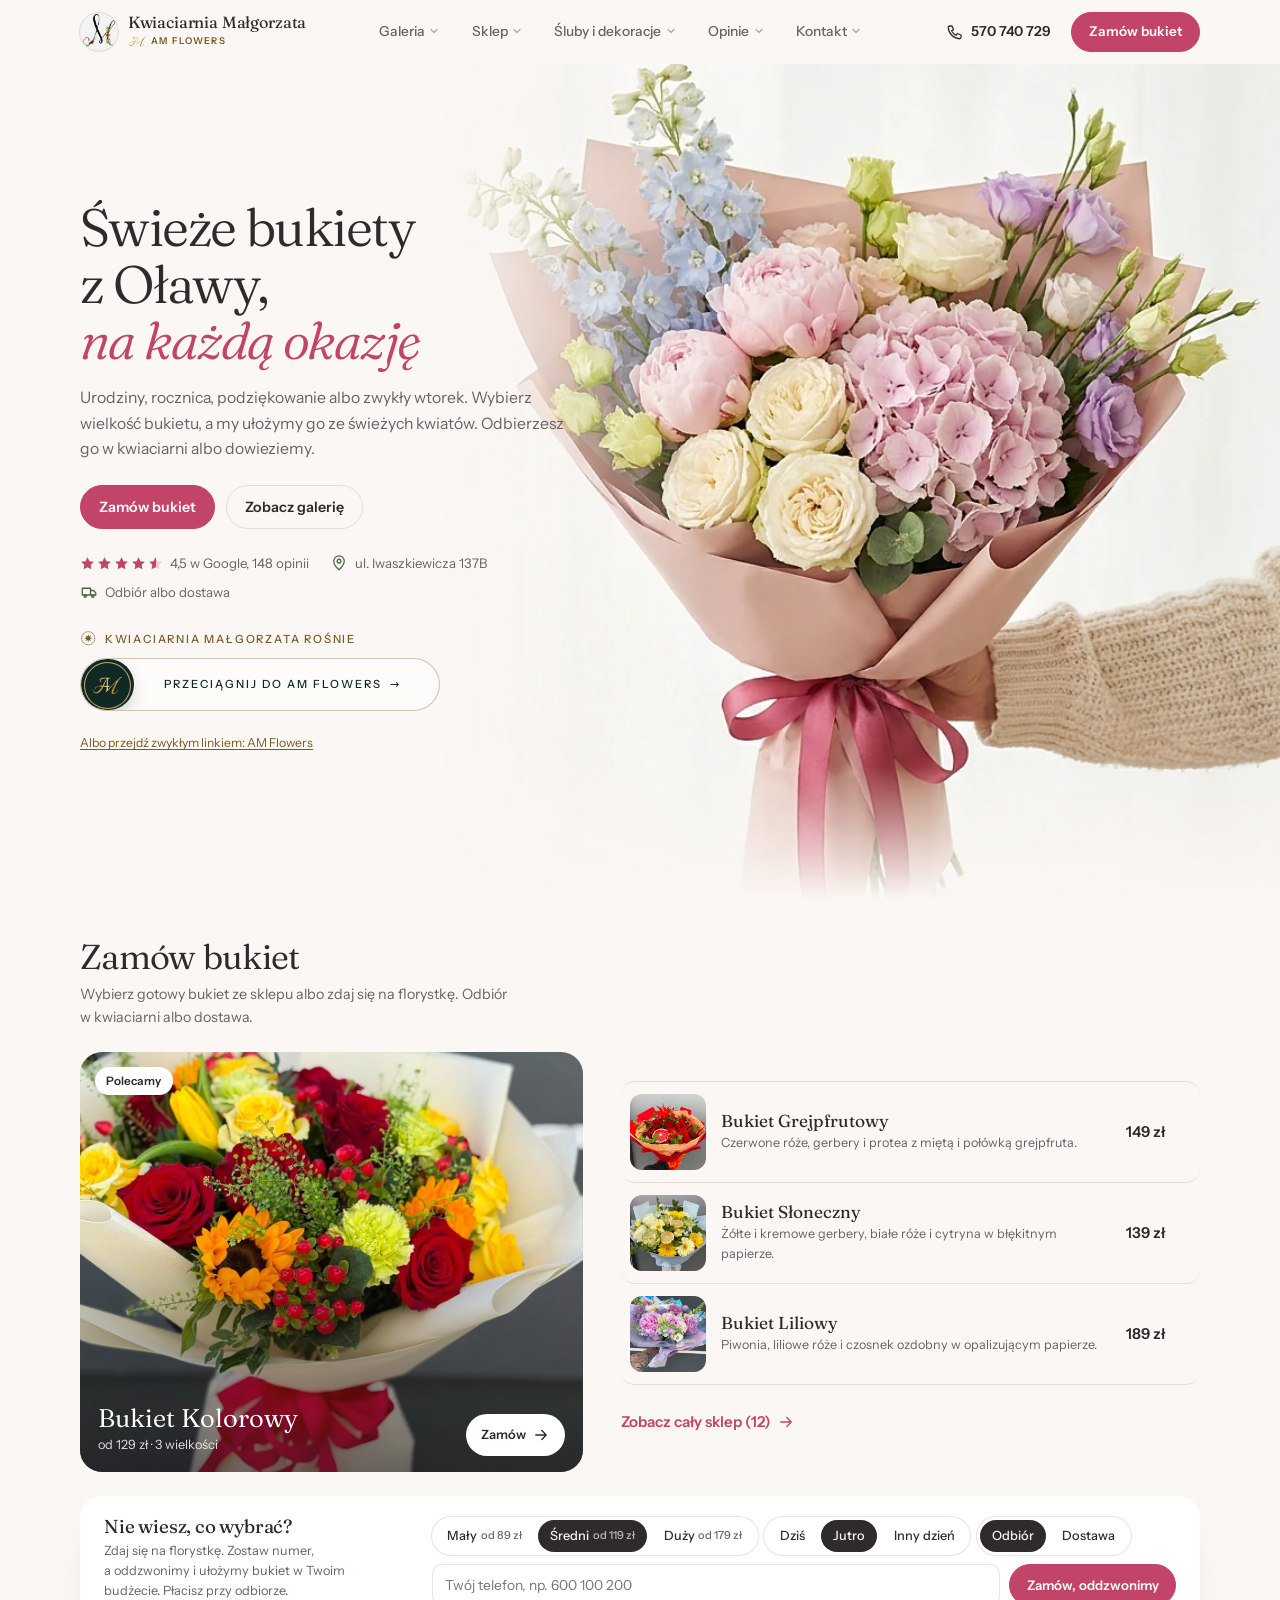
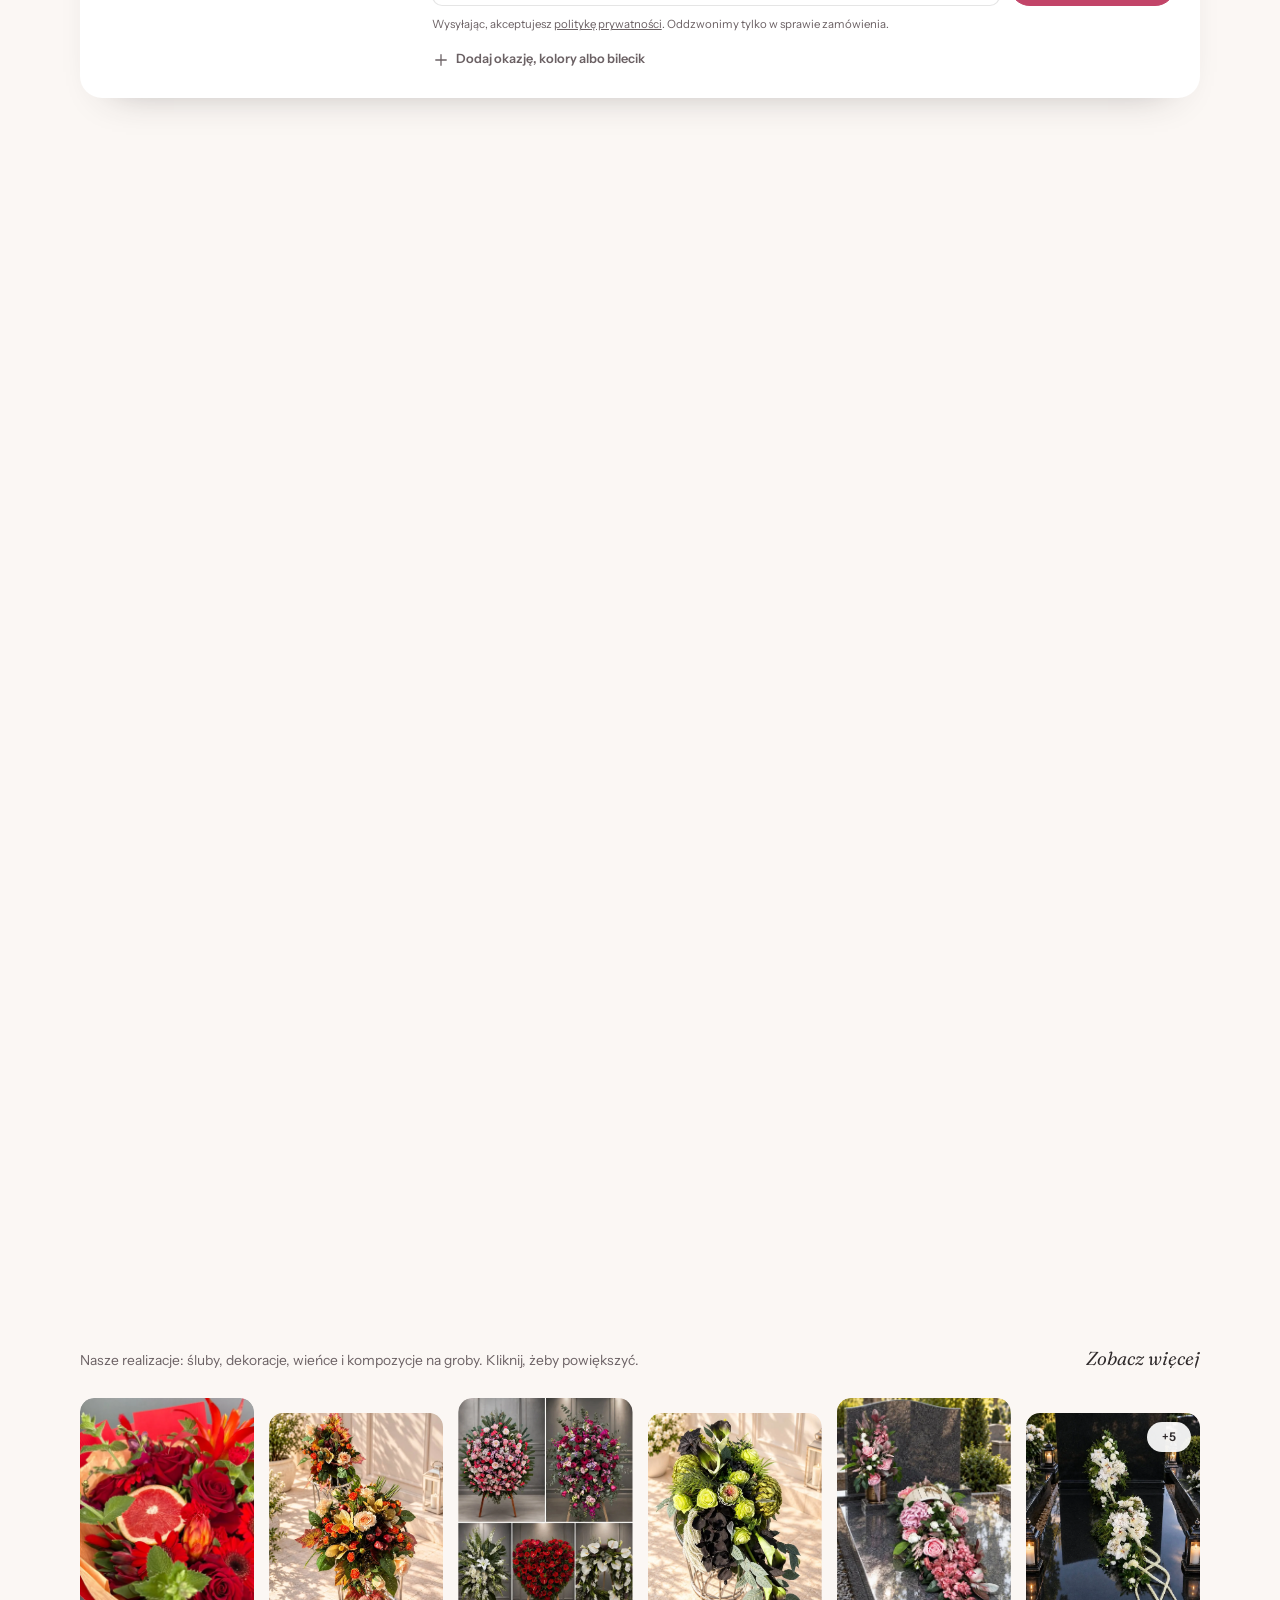
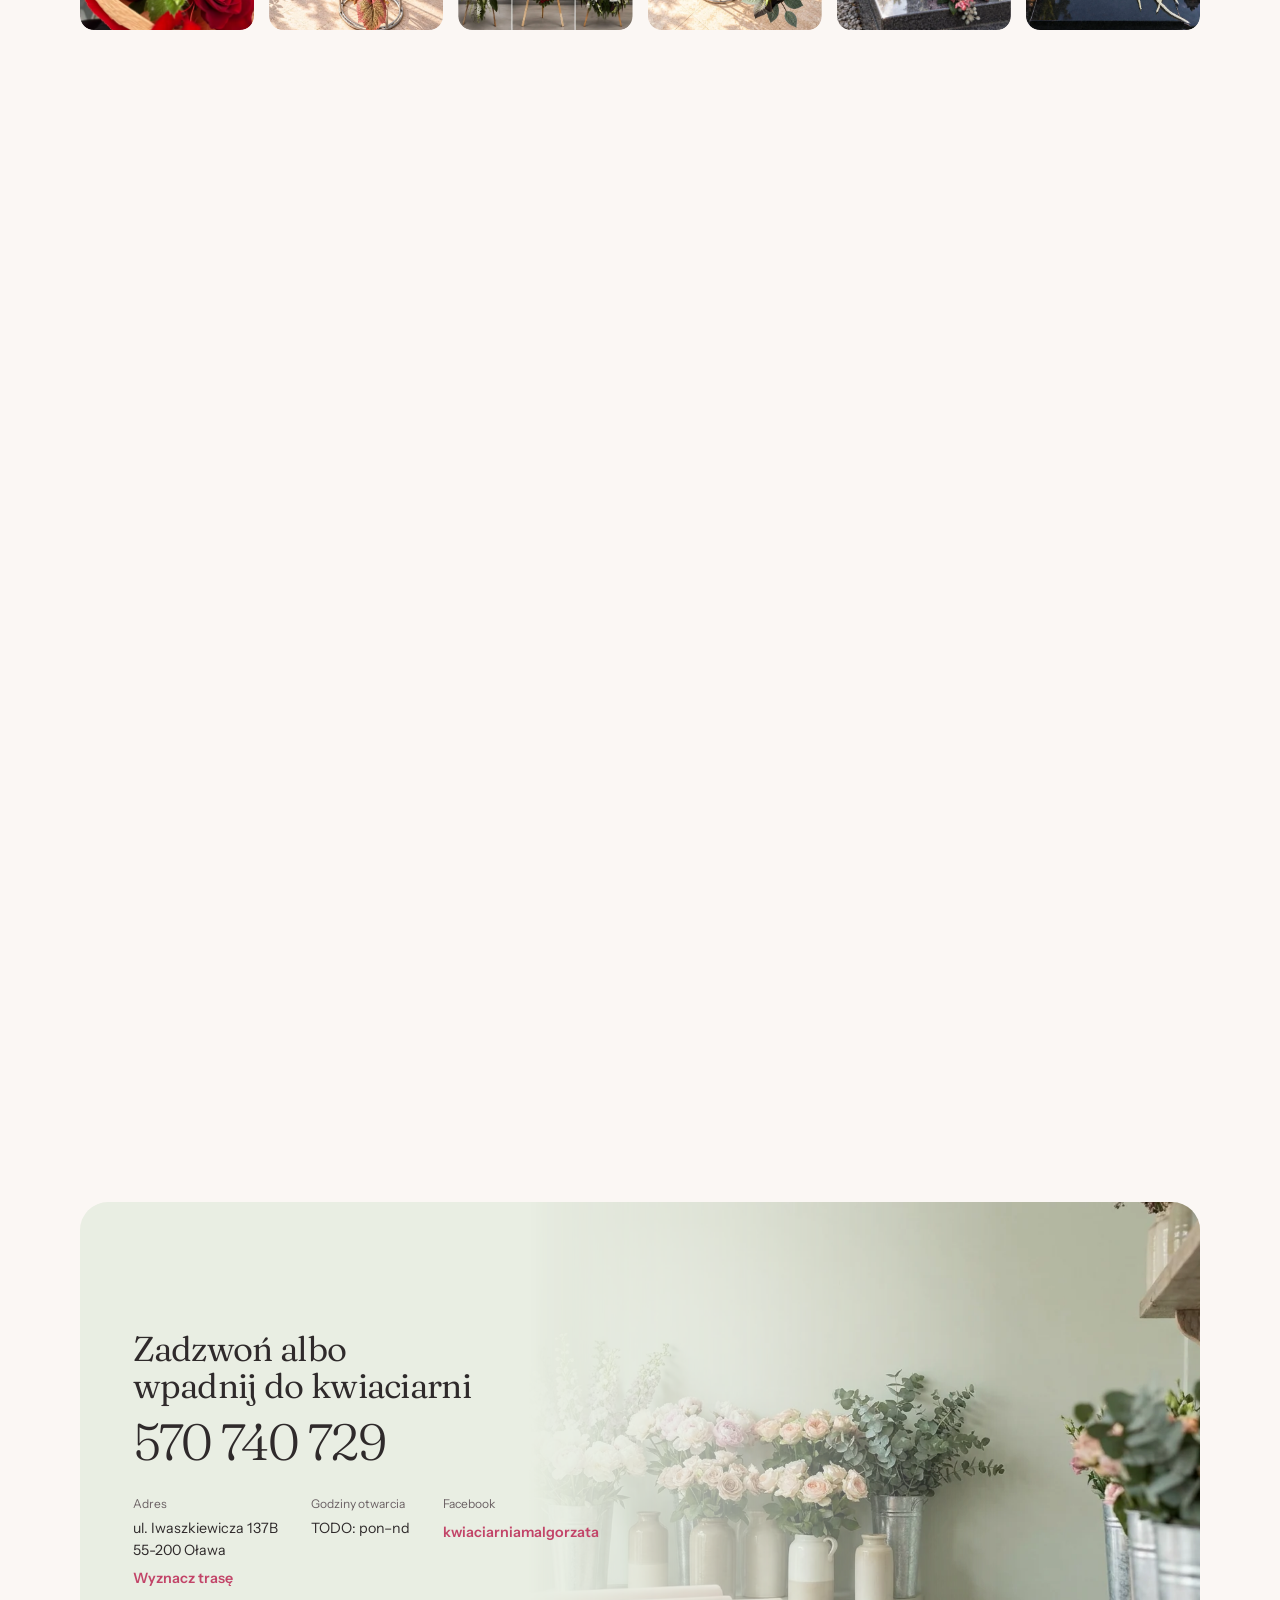
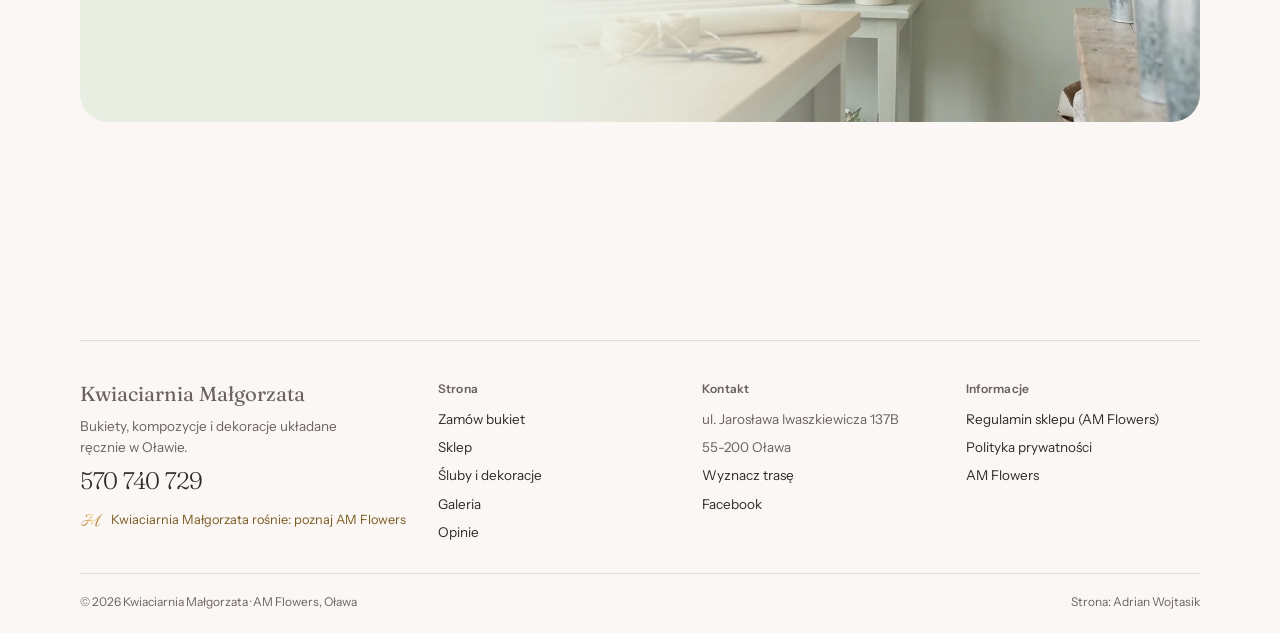
==== commit 8b916cfb: "Naprawa przycisku Wstecz po przejściu do AM Flowers, nowe hasło, adres 137B Co-Authored-By: Claude S" ====
--- a/index.html
+++ b/index.html
@@ -4,7 +4,7 @@
 <meta charset="utf-8">
 <meta name="viewport" content="width=device-width, initial-scale=1">
 <title>Kwiaciarnia Małgorzata, Oława: bukiety, wiązanki, dekoracje</title>
-<meta name="description" content="Kwiaciarnia Małgorzata w Oławie, ul. Jarosława Iwaszkiewicza 137A. Świeże bukiety, wiązanki ślubne i pogrzebowe, dekoracje. Zamów bukiet online, odbierz w kwiaciarni albo zamów dostawę. Tel. 570 740 729.">
+<meta name="description" content="Kwiaciarnia Małgorzata w Oławie, ul. Jarosława Iwaszkiewicza 137B. Świeże bukiety, wiązanki ślubne i pogrzebowe, dekoracje. Zamów bukiet online, odbierz w kwiaciarni albo zamów dostawę. Tel. 570 740 729.">
 <meta name="theme-color" content="#FBF7F4">
 <meta property="og:type" content="website">
 <meta property="og:locale" content="pl_PL">
@@ -19,7 +19,7 @@
 <link rel="preload" as="image" href="img/hero-m.webp" media="(max-width:860px)">
 <script type="application/ld+json">
 {"@context":"https://schema.org","@type":"Florist","name":"Kwiaciarnia Małgorzata","telephone":"+48570740729",
-"address":{"@type":"PostalAddress","streetAddress":"Jarosława Iwaszkiewicza 137A","postalCode":"55-200","addressLocality":"Oława","addressCountry":"PL"},
+"address":{"@type":"PostalAddress","streetAddress":"Jarosława Iwaszkiewicza 137B","postalCode":"55-200","addressLocality":"Oława","addressCountry":"PL"},
 "sameAs":["https://www.facebook.com/kwiaciarniamalgorzata"]}
 </script>
 <style>
@@ -573,7 +573,7 @@
 .am-sig-foot img{height:14px;width:auto}
 .hero .am-swipe{margin-top:1.8rem}
 </style>
-<link rel="stylesheet" href="am/am-swipe.css?v=3">
+<link rel="stylesheet" href="am/am-swipe.css?v=4">
 </head>
 <body>
 <a class="skip" href="#main">Przejdź do treści</a>
@@ -590,7 +590,7 @@
         <li><a data-am-go href="https://fabianadrianw.github.io/AM_flowers/sklep.html" data-mega="sklep">Sklep<svg class="menu__chev" viewBox="0 0 10 10" aria-hidden="true"><path d="M2 3.5l3 3 3-3" fill="none" stroke="currentColor" stroke-width="1.4" stroke-linecap="round"/></svg><small class="menu__desc">Zamów online w AM Flowers</small></a></li>
         <li><a href="#sluby" data-mega="sluby">Śluby i dekoracje<svg class="menu__chev" viewBox="0 0 10 10" aria-hidden="true"><path d="M2 3.5l3 3 3-3" fill="none" stroke="currentColor" stroke-width="1.4" stroke-linecap="round"/></svg><small class="menu__desc">Wiązanki, kościoły, sale</small></a></li>
         <li><a href="#opinie" data-mega="opinie">Opinie<svg class="menu__chev" viewBox="0 0 10 10" aria-hidden="true"><path d="M2 3.5l3 3 3-3" fill="none" stroke="currentColor" stroke-width="1.4" stroke-linecap="round"/></svg><small class="menu__desc">4,5 w Google, 148 opinii</small></a></li>
-        <li><a href="#kontakt" data-mega="kontakt">Kontakt<svg class="menu__chev" viewBox="0 0 10 10" aria-hidden="true"><path d="M2 3.5l3 3 3-3" fill="none" stroke="currentColor" stroke-width="1.4" stroke-linecap="round"/></svg><small class="menu__desc">Oława, Iwaszkiewicza 137A</small></a></li>
+        <li><a href="#kontakt" data-mega="kontakt">Kontakt<svg class="menu__chev" viewBox="0 0 10 10" aria-hidden="true"><path d="M2 3.5l3 3 3-3" fill="none" stroke="currentColor" stroke-width="1.4" stroke-linecap="round"/></svg><small class="menu__desc">Oława, Iwaszkiewicza 137B</small></a></li>
         <li aria-hidden="true" class="menu__pill"></li>
       </ul>
     </nav>
@@ -643,8 +643,8 @@
     </section>
     <section class="mp mp--small" data-p="kontakt" aria-label="Kontakt">
       <a class="mp__tel" href="tel:+48570740729">570 740 729</a>
-      <p class="mp__addr">ul. Jarosława Iwaszkiewicza 137A<br>55-200 Oława</p>
-      <div class="mp__btns"><a class="mp__more" href="https://www.google.com/maps/search/?api=1&amp;query=Kwiaciarnia+Ma%C5%82gorzata+Iwaszkiewicza+137A+O%C5%82awa" target="_blank" rel="noopener">Wyznacz trasę<svg class="i" viewBox="0 0 24 24"><path d="M5 12h14M13 6l6 6-6 6"/></svg></a>
+      <p class="mp__addr">ul. Jarosława Iwaszkiewicza 137B<br>55-200 Oława</p>
+      <div class="mp__btns"><a class="mp__more" href="https://www.google.com/maps/search/?api=1&amp;query=Kwiaciarnia+Ma%C5%82gorzata+Iwaszkiewicza+137B+O%C5%82awa" target="_blank" rel="noopener">Wyznacz trasę<svg class="i" viewBox="0 0 24 24"><path d="M5 12h14M13 6l6 6-6 6"/></svg></a>
         <a class="mp__more" href="https://www.facebook.com/kwiaciarniamalgorzata" target="_blank" rel="noopener">Facebook<svg class="i" viewBox="0 0 24 24"><path d="M5 12h14M13 6l6 6-6 6"/></svg></a></div>
     </section>
   </div></div>
@@ -665,7 +665,7 @@
       </div>
       <ul class="facts" data-reveal="3">
         <li><span class="stars" aria-hidden="true"><svg viewBox="0 0 20 20"><path d="M10 1.5l2.6 5.4 5.9.8-4.3 4.1 1 5.9L10 15l-5.2 2.7 1-5.9L1.5 7.7l5.9-.8z"/></svg><svg viewBox="0 0 20 20"><path d="M10 1.5l2.6 5.4 5.9.8-4.3 4.1 1 5.9L10 15l-5.2 2.7 1-5.9L1.5 7.7l5.9-.8z"/></svg><svg viewBox="0 0 20 20"><path d="M10 1.5l2.6 5.4 5.9.8-4.3 4.1 1 5.9L10 15l-5.2 2.7 1-5.9L1.5 7.7l5.9-.8z"/></svg><svg viewBox="0 0 20 20"><path d="M10 1.5l2.6 5.4 5.9.8-4.3 4.1 1 5.9L10 15l-5.2 2.7 1-5.9L1.5 7.7l5.9-.8z"/></svg><svg viewBox="0 0 20 20"><defs><linearGradient id="hg"><stop offset="50%" stop-color="currentColor"/><stop offset="50%" stop-color="currentColor" stop-opacity=".25"/></linearGradient></defs><path fill="url(#hg)" d="M10 1.5l2.6 5.4 5.9.8-4.3 4.1 1 5.9L10 15l-5.2 2.7 1-5.9L1.5 7.7l5.9-.8z"/></svg></span>4,5 w Google, 148 opinii</li>
-        <li><svg class="i" viewBox="0 0 24 24"><path d="M12 21s7-6.2 7-11.5A7 7 0 0 0 5 9.5C5 14.8 12 21 12 21z"/><circle cx="12" cy="9.5" r="2.5"/></svg>ul. Iwaszkiewicza 137A</li>
+        <li><svg class="i" viewBox="0 0 24 24"><path d="M12 21s7-6.2 7-11.5A7 7 0 0 0 5 9.5C5 14.8 12 21 12 21z"/><circle cx="12" cy="9.5" r="2.5"/></svg>ul. Iwaszkiewicza 137B</li>
         <li><svg class="i" viewBox="0 0 24 24"><path d="M3 7h11v9H3zM14 10h4l3 3v3h-7"/><circle cx="7" cy="17.5" r="1.5"/><circle cx="17" cy="17.5" r="1.5"/></svg>Odbiór albo dostawa</li>
       </ul>
       <div class="am-swipe" data-href="https://fabianadrianw.github.io/AM_flowers/index.html" data-asset-base="am/" data-reveal="3"></div>
@@ -797,7 +797,7 @@
       <span class="stars" aria-label="4,5 na 5 gwiazdek"><svg viewBox="0 0 20 20"><path d="M10 1.5l2.6 5.4 5.9.8-4.3 4.1 1 5.9L10 15l-5.2 2.7 1-5.9L1.5 7.7l5.9-.8z"/></svg><svg viewBox="0 0 20 20"><path d="M10 1.5l2.6 5.4 5.9.8-4.3 4.1 1 5.9L10 15l-5.2 2.7 1-5.9L1.5 7.7l5.9-.8z"/></svg><svg viewBox="0 0 20 20"><path d="M10 1.5l2.6 5.4 5.9.8-4.3 4.1 1 5.9L10 15l-5.2 2.7 1-5.9L1.5 7.7l5.9-.8z"/></svg><svg viewBox="0 0 20 20"><path d="M10 1.5l2.6 5.4 5.9.8-4.3 4.1 1 5.9L10 15l-5.2 2.7 1-5.9L1.5 7.7l5.9-.8z"/></svg><svg viewBox="0 0 20 20"><defs><linearGradient id="hg"><stop offset="50%" stop-color="currentColor"/><stop offset="50%" stop-color="currentColor" stop-opacity=".25"/></linearGradient></defs><path fill="url(#hg)" d="M10 1.5l2.6 5.4 5.9.8-4.3 4.1 1 5.9L10 15l-5.2 2.7 1-5.9L1.5 7.7l5.9-.8z"/></svg></span>
       <p>Średnia ze 148 opinii klientów</p>
       <div class="row">
-        <a class="btn btn--ghost" href="https://www.google.com/maps/search/?api=1&amp;query=Kwiaciarnia+Ma%C5%82gorzata+Iwaszkiewicza+137A+O%C5%82awa" target="_blank" rel="noopener">Zobacz w Google</a>
+        <a class="btn btn--ghost" href="https://www.google.com/maps/search/?api=1&amp;query=Kwiaciarnia+Ma%C5%82gorzata+Iwaszkiewicza+137B+O%C5%82awa" target="_blank" rel="noopener">Zobacz w Google</a>
       </div>
     </div></div>
     <div class="testi" data-reveal="2">
@@ -825,7 +825,7 @@
         <h2 id="h-c">Zadzwoń albo wpadnij do kwiaciarni</h2>
         <a class="bigtel" href="tel:+48570740729">570 740 729</a>
         <dl>
-          <div><dt>Adres</dt><dd>ul. Iwaszkiewicza 137A<br>55-200 Oława<br><a class="link" href="https://www.google.com/maps/search/?api=1&amp;query=Kwiaciarnia+Ma%C5%82gorzata+Iwaszkiewicza+137A+O%C5%82awa" target="_blank" rel="noopener">Wyznacz trasę</a></dd></div>
+          <div><dt>Adres</dt><dd>ul. Iwaszkiewicza 137B<br>55-200 Oława<br><a class="link" href="https://www.google.com/maps/search/?api=1&amp;query=Kwiaciarnia+Ma%C5%82gorzata+Iwaszkiewicza+137B+O%C5%82awa" target="_blank" rel="noopener">Wyznacz trasę</a></dd></div>
           <div><dt>Godziny otwarcia</dt><dd>TODO: pon–nd<!-- TODO: znane: wtorek do 20:00 --></dd></div>
           <div><dt>Facebook</dt><dd><a class="link" href="https://www.facebook.com/kwiaciarniamalgorzata" target="_blank" rel="noopener">kwiaciarniamalgorzata</a></dd></div>
         </dl>
@@ -843,7 +843,7 @@
 <footer class="foot">
   <div class="foot__brand"><b>Kwiaciarnia Małgorzata</b><p>Bukiety, kompozycje i&nbsp;dekoracje układane ręcznie w&nbsp;Oławie.</p><a class="foot__tel" href="tel:+48570740729">570 740 729</a><a class="am-sig-foot" data-am-go href="https://fabianadrianw.github.io/AM_flowers/"><img src="am/logo/am-monogram-gold.svg" alt="" width="1233" height="720">Kwiaciarnia Małgorzata rośnie: poznaj AM Flowers</a></div>
   <div><h3>Strona</h3><ul><li><a href="#zamow">Zamów bukiet</a></li><li><a data-am-go href="https://fabianadrianw.github.io/AM_flowers/sklep.html">Sklep</a></li><li><a href="#sluby">Śluby i dekoracje</a></li><li><a href="#oferta">Galeria</a></li><li><a href="#opinie">Opinie</a></li></ul></div>
-  <div><h3>Kontakt</h3><ul><li>ul. Jarosława Iwaszkiewicza 137A</li><li>55-200 Oława</li><li><a href="https://www.google.com/maps/search/?api=1&amp;query=Kwiaciarnia+Ma%C5%82gorzata+Iwaszkiewicza+137A+O%C5%82awa" target="_blank" rel="noopener">Wyznacz trasę</a></li><li><a href="https://www.facebook.com/kwiaciarniamalgorzata" target="_blank" rel="noopener">Facebook</a></li></ul></div>
+  <div><h3>Kontakt</h3><ul><li>ul. Jarosława Iwaszkiewicza 137B</li><li>55-200 Oława</li><li><a href="https://www.google.com/maps/search/?api=1&amp;query=Kwiaciarnia+Ma%C5%82gorzata+Iwaszkiewicza+137B+O%C5%82awa" target="_blank" rel="noopener">Wyznacz trasę</a></li><li><a href="https://www.facebook.com/kwiaciarniamalgorzata" target="_blank" rel="noopener">Facebook</a></li></ul></div>
   <div><h3>Informacje</h3><ul><li><a data-am-go href="https://fabianadrianw.github.io/AM_flowers/regulamin.html">Regulamin sklepu (AM Flowers)</a></li><li><a href="polityka-prywatnosci.html">Polityka prywatności</a></li><li><a data-am-go href="https://fabianadrianw.github.io/AM_flowers/">AM Flowers</a></li></ul></div>
   <div class="foot__bottom"><span>© 2026 Kwiaciarnia Małgorzata · AM Flowers, Oława</span><span>Strona: Adrian Wojtasik</span></div>
 </footer>
@@ -986,6 +986,6 @@
     links.forEach(a=>a.addEventListener('click',()=>{nav.classList.remove('is-open');bg.setAttribute('aria-expanded','false')}))}
 })();
 </script>
-<script src="am/am-swipe.js?v=3" defer></script>
+<script src="am/am-swipe.js?v=4" defer></script>
 </body>
 </html>
--- a/am/am-swipe.css
+++ b/am/am-swipe.css
@@ -1,3 +1,5 @@
+@font-face{font-family:'AM Cormorant';src:url('fonts/cormorant-garamond-latin-400-normal.woff2') format('woff2');font-weight:400;font-display:swap;unicode-range:U+0000-00FF,U+0131,U+0152-0153,U+02C6,U+02DA,U+02DC,U+2013-2014,U+2018-201E,U+2022,U+2026,U+2122,U+2212}
+@font-face{font-family:'AM Cormorant';src:url('fonts/cormorant-garamond-latin-ext-400-normal.woff2') format('woff2');font-weight:400;font-display:swap;unicode-range:U+0100-02BA,U+02BD-02C5,U+02C7-02CC,U+1E00-1E9F,U+20A0-20C0,U+2C60-2C7F,U+A720-A7FF}
 /* AM Flowers · suwak przejścia (wpinany na stronę Kwiaciarni Małgorzata)
    Użycie: <div class="am-swipe" data-href="https://amflowers.pl/" data-asset-base="https://amflowers.pl/"></div> */
 .am-swipe{--g:#C9A45C;--g-text:#7A5A22;--em:#0F2A24;--em-d:#0A1E19;--iv:#F4EEE3;
@@ -33,7 +35,7 @@
 .am-curtain__c.br{bottom:1.5rem;right:1.5rem;transform:rotate(180deg) translate(1.5rem,1.5rem)}
 .am-curtain__mark{position:absolute;inset:0;display:flex;flex-direction:column;align-items:center;justify-content:center;gap:1.25rem;text-align:center;padding:2rem;opacity:0;transform:translateY(.75rem);transition:opacity .6s cubic-bezier(.22,1,.36,1),transform .6s cubic-bezier(.22,1,.36,1)}
 .am-curtain__mark img{width:min(46vw,15rem);height:auto}
-.am-curtain__mark p{margin:0;font-family:'Cormorant',Georgia,serif;font-size:clamp(1.5rem,3.6vw,2.4rem);line-height:1.15;color:#F4EEE3}
+.am-curtain__mark p{margin:0;font-family:'AM Cormorant','Cormorant',Georgia,serif;font-size:clamp(1.5rem,3.6vw,2.4rem);line-height:1.15;color:#F4EEE3}
 .am-curtain__mark p b{color:#C9A45C;font-weight:500}
 .am-curtain.s1 .am-curtain__line{transform:scaleX(1)}
 .am-curtain.s2 .am-curtain__veil{clip-path:inset(0 0 0 0)}
